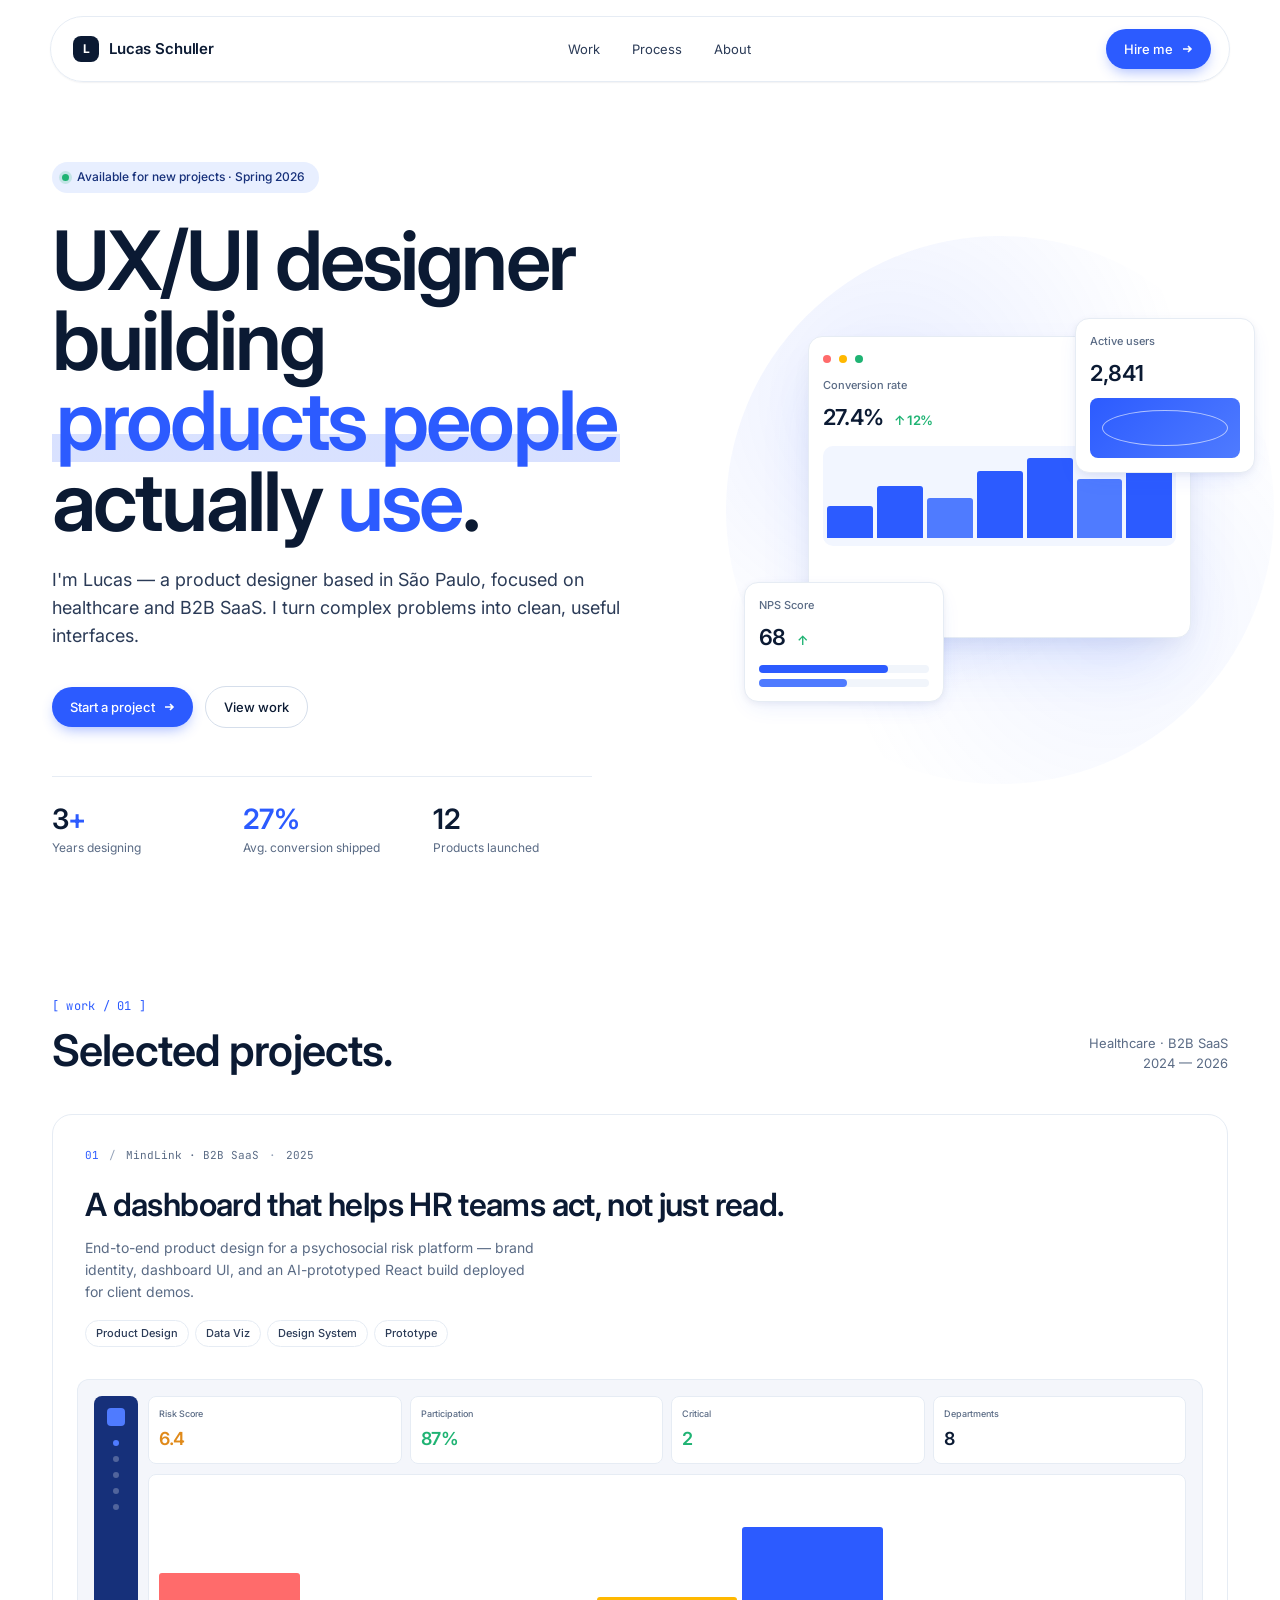
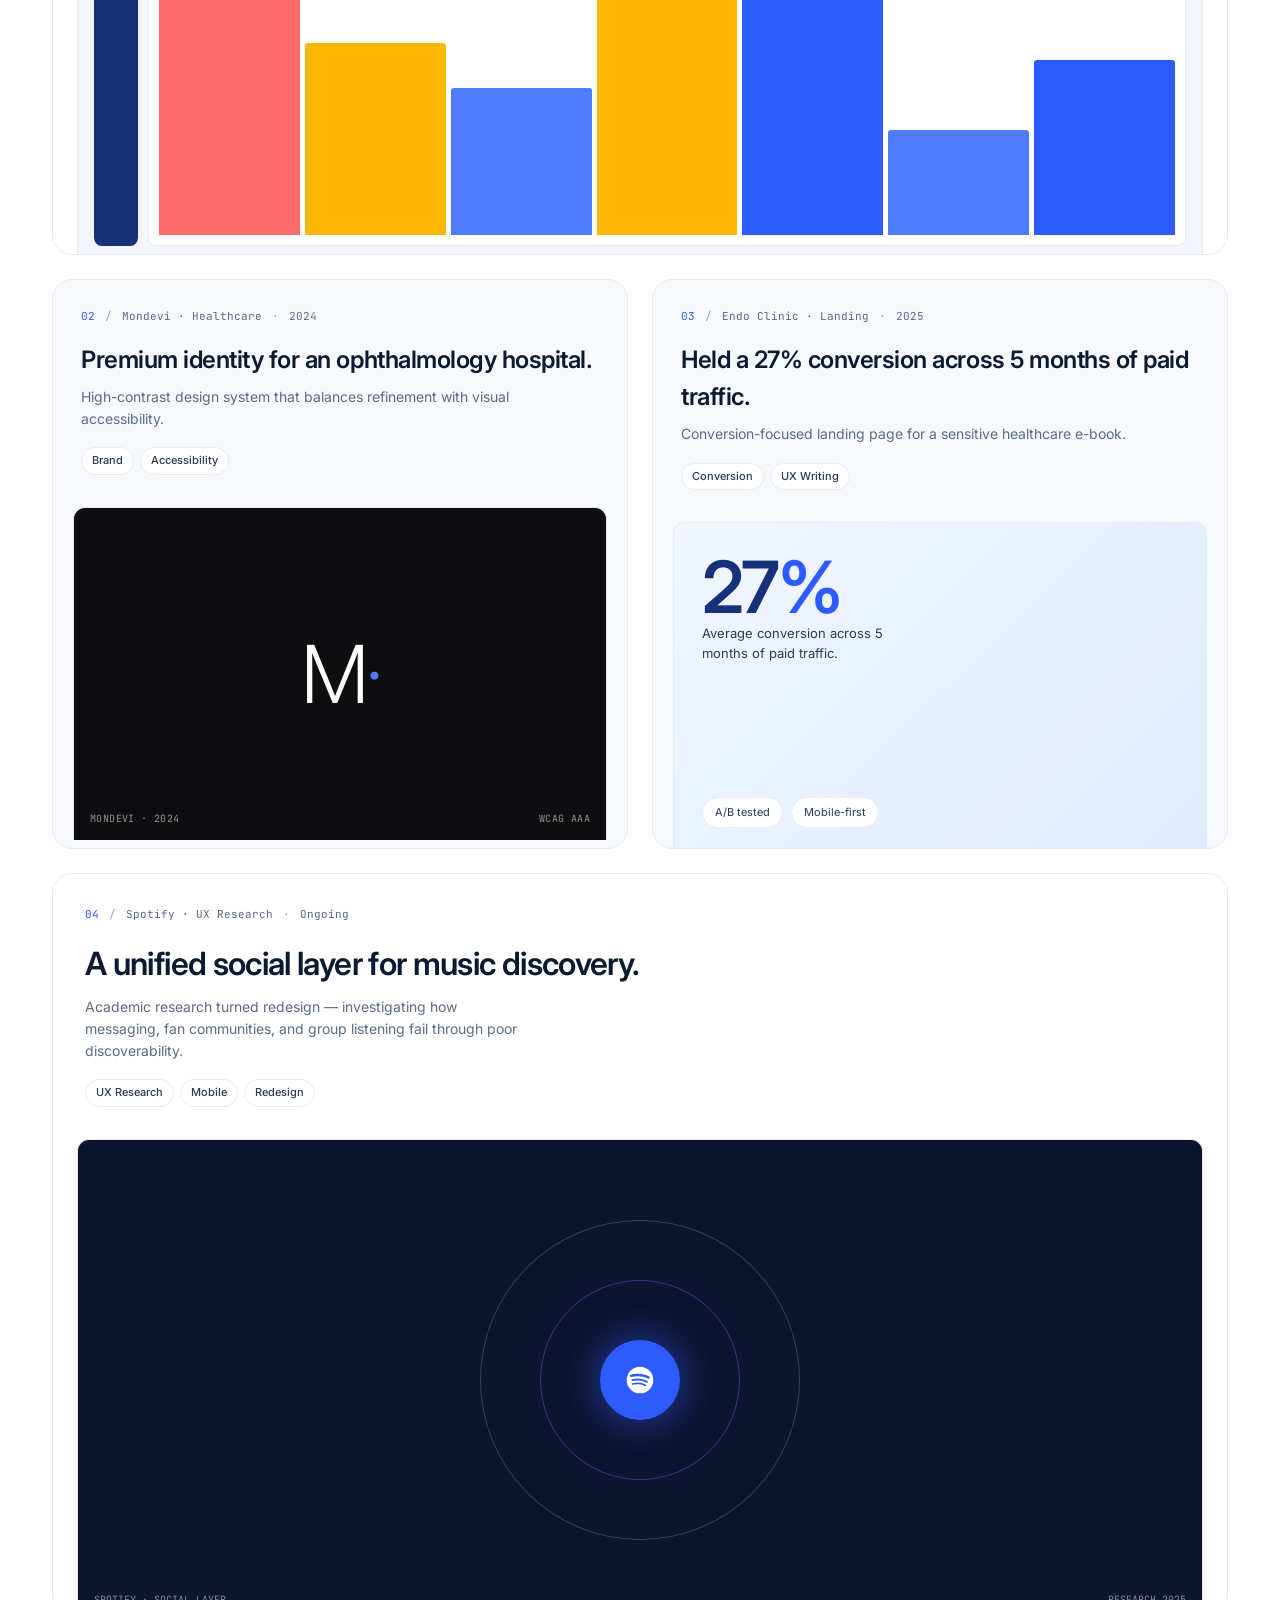
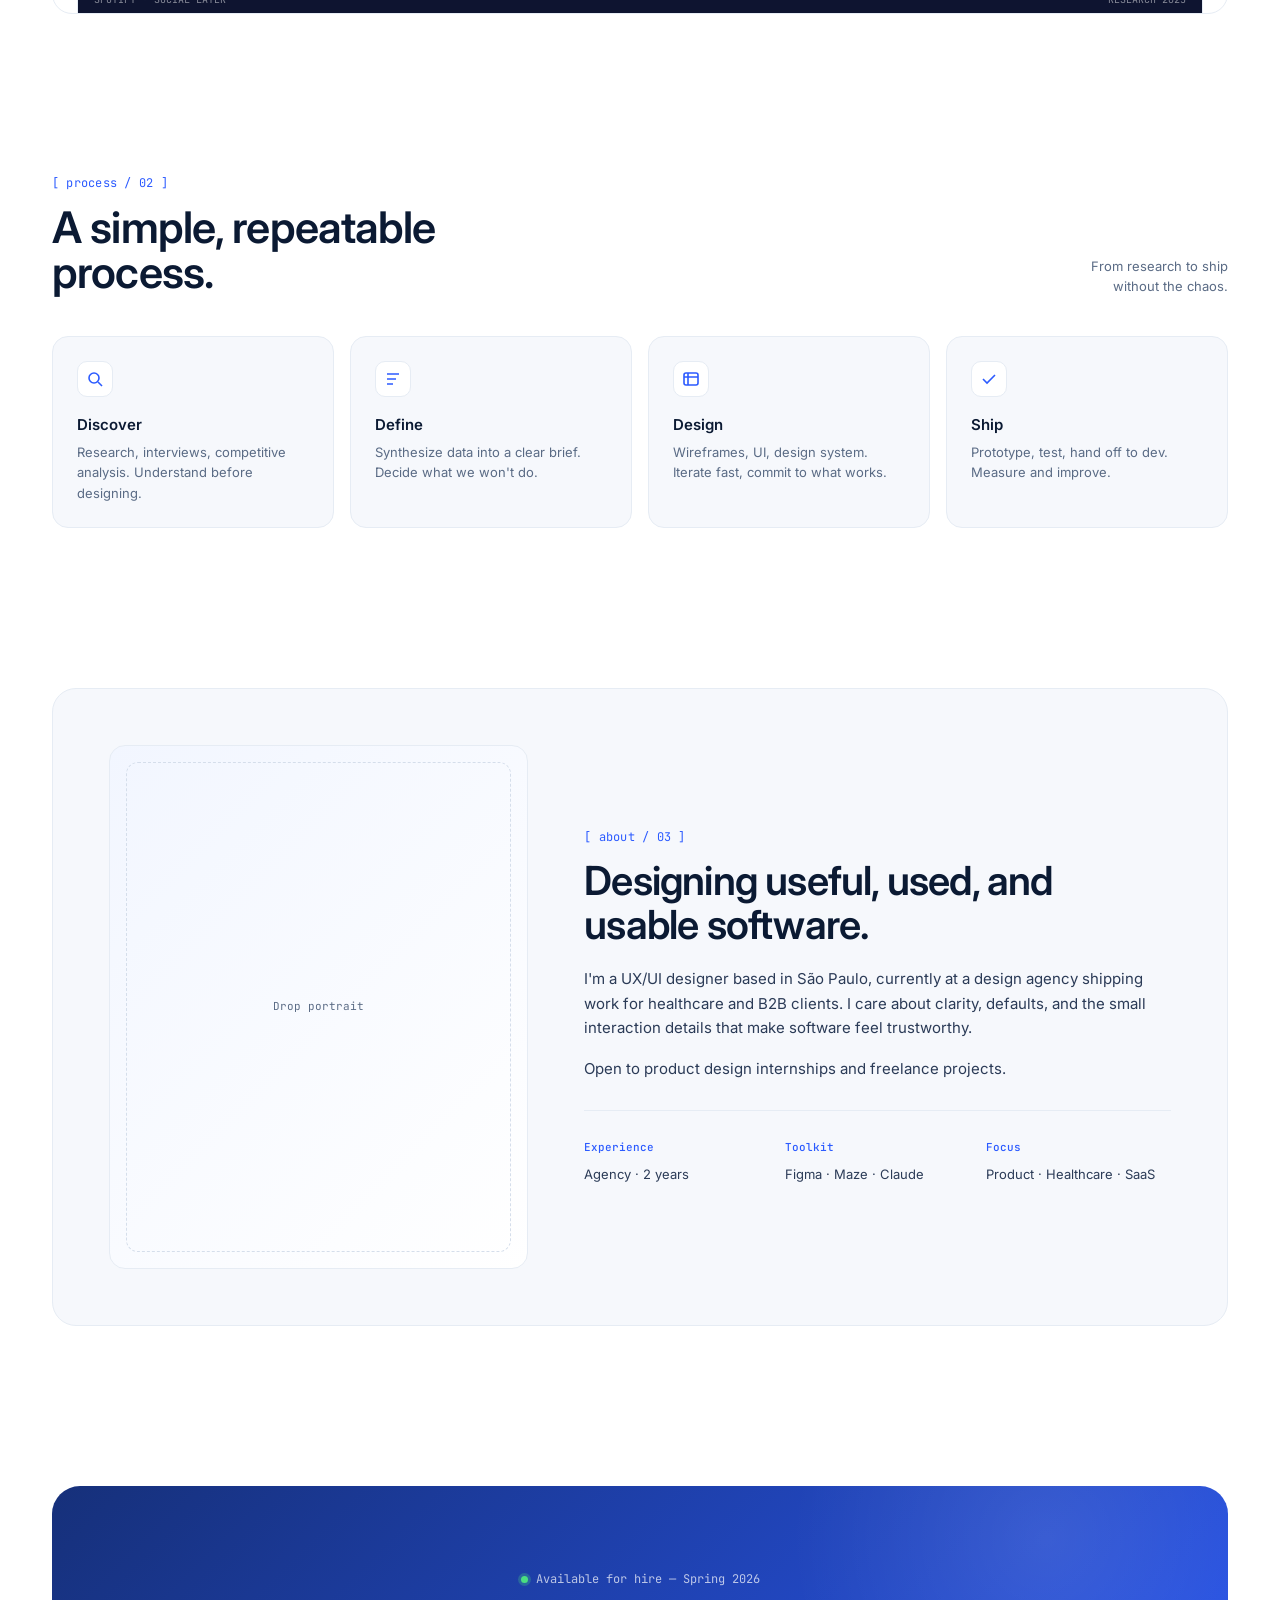
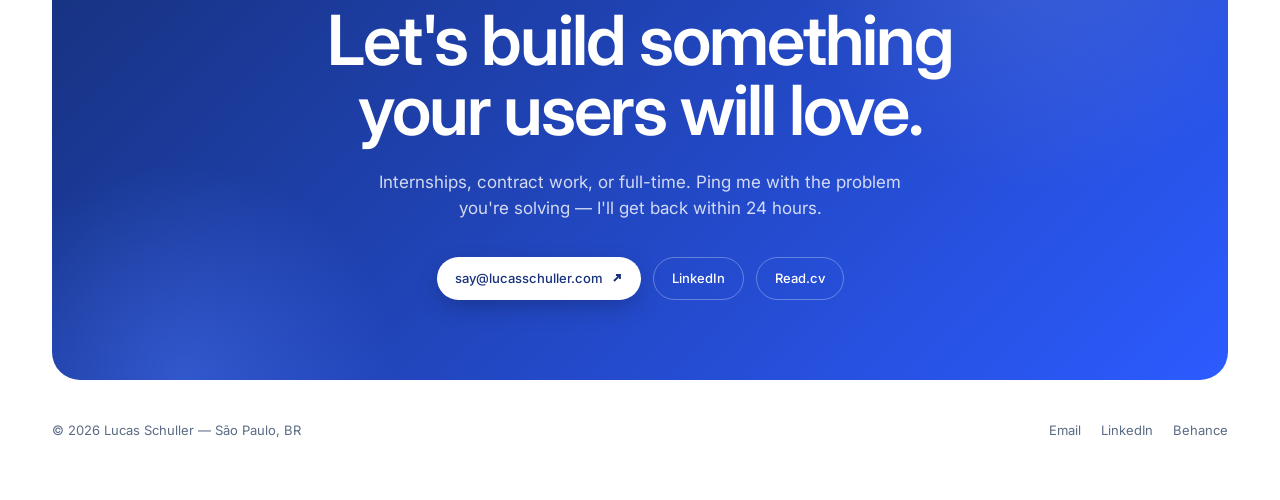
==== index.html @ f203b801 "Rename index.html.html to index.html" ====
<!DOCTYPE html>
<html lang="en">
<head>
<meta charset="UTF-8">
<meta name="viewport" content="width=device-width, initial-scale=1.0">
<title>Lucas Schuller — UX/UI Designer</title>
<link rel="preconnect" href="https://fonts.googleapis.com">
<link rel="preconnect" href="https://fonts.gstatic.com" crossorigin>
<link href="https://fonts.googleapis.com/css2?family=Inter:wght@300;400;500;600;700&family=JetBrains+Mono:wght@400;500&display=swap" rel="stylesheet">
<style>
  *, *::before, *::after { margin: 0; padding: 0; box-sizing: border-box; }

  :root {
    --bg:        #FFFFFF;
    --bg-soft:   #F6F8FC;
    --bg-card:   #F1F5FB;
    --line:      #E6ECF4;
    --line-2:    #D5DEEB;
    --ink:       #0B1A33;
    --ink-2:     #2B3B57;
    --ink-3:     #5A6B85;
    --ink-4:     #94A2B8;

    --blue:      #2C5BFF;
    --blue-2:    #4F7BFF;
    --blue-soft: #E8EFFF;
    --blue-deep: #16307A;
    --blue-100:  #F2F6FF;

    --radius: 14px;
    --radius-sm: 10px;
    --shadow-sm: 0 1px 2px rgba(11,26,51,0.04), 0 1px 0 rgba(11,26,51,0.02);
    --shadow-md: 0 8px 24px -8px rgba(44,91,255,0.14), 0 2px 6px rgba(11,26,51,0.05);
    --shadow-lg: 0 30px 60px -20px rgba(44,91,255,0.20), 0 10px 24px -8px rgba(11,26,51,0.08);

    --sans: 'Inter', system-ui, -apple-system, sans-serif;
    --mono: 'JetBrains Mono', ui-monospace, monospace;
  }

  html { scroll-behavior: smooth; }
  ::selection { background: var(--blue); color: #fff; }

  body {
    background: var(--bg);
    color: var(--ink);
    font-family: var(--sans);
    font-weight: 400;
    font-size: 15px;
    line-height: 1.55;
    -webkit-font-smoothing: antialiased;
    text-rendering: optimizeLegibility;
    overflow-x: hidden;
  }

  a { color: inherit; text-decoration: none; }
  button { font: inherit; background: none; border: 0; color: inherit; cursor: pointer; }

  .wrap { max-width: 1240px; margin: 0 auto; padding: 0 32px; }

  /* ===== Nav ===== */
  nav {
    position: sticky;
    top: 16px;
    z-index: 50;
    margin: 16px auto 0;
    max-width: 1180px;
    padding: 12px 18px 12px 22px;
    background: rgba(255,255,255,0.82);
    backdrop-filter: blur(14px);
    -webkit-backdrop-filter: blur(14px);
    border: 1px solid var(--line);
    border-radius: 999px;
    display: flex;
    align-items: center;
    justify-content: space-between;
    box-shadow: var(--shadow-sm);
  }
  .logo {
    display: inline-flex; align-items: center; gap: 10px;
    font-weight: 600; font-size: 15px; color: var(--ink);
    letter-spacing: -0.01em;
  }
  .logo-mark {
    width: 26px; height: 26px;
    background: var(--ink);
    border-radius: 8px;
    display: grid; place-items: center;
    color: #fff; font-weight: 700; font-size: 12px;
    letter-spacing: -0.02em;
  }
  .nav-links {
    display: flex; gap: 4px; list-style: none;
  }
  .nav-links a {
    padding: 8px 14px;
    font-size: 13px;
    color: var(--ink-2);
    border-radius: 999px;
    transition: background 0.2s, color 0.2s;
  }
  .nav-links a:hover { background: var(--bg-soft); color: var(--ink); }

  .btn {
    display: inline-flex; align-items: center; gap: 8px;
    padding: 10px 18px;
    font-size: 13px;
    font-weight: 500;
    border-radius: 999px;
    transition: transform 0.2s, box-shadow 0.2s, background 0.2s;
    white-space: nowrap;
  }
  .btn-primary {
    background: var(--blue);
    color: #fff;
    box-shadow: 0 6px 14px -4px rgba(44,91,255,0.45);
  }
  .btn-primary:hover { background: var(--blue-deep); transform: translateY(-1px); }
  .btn-ghost {
    color: var(--ink);
    border: 1px solid var(--line-2);
  }
  .btn-ghost:hover { background: var(--bg-soft); }

  /* ===== Hero ===== */
  .hero {
    padding: 80px 0 60px;
    position: relative;
  }
  .hero-grid {
    display: grid;
    grid-template-columns: 1.4fr 1fr;
    gap: 80px;
    align-items: center;
  }

  .badge {
    display: inline-flex; align-items: center; gap: 8px;
    padding: 6px 14px 6px 10px;
    background: var(--blue-soft);
    color: var(--blue-deep);
    font-size: 12px;
    font-weight: 500;
    border-radius: 999px;
    margin-bottom: 28px;
  }
  .badge .dot {
    width: 7px; height: 7px; border-radius: 50%;
    background: #1FB373;
    box-shadow: 0 0 0 3px rgba(31,179,115,0.18);
  }

  .hero h1 {
    font-size: clamp(44px, 6.4vw, 84px);
    font-weight: 600;
    letter-spacing: -0.035em;
    line-height: 0.98;
    color: var(--ink);
    margin-bottom: 24px;
  }
  .hero h1 .accent {
    color: var(--blue);
    position: relative;
    display: inline-block;
  }
  .hero h1 .underline {
    background: linear-gradient(180deg, transparent 65%, rgba(44,91,255,0.18) 65%);
    padding: 0 4px;
  }

  .hero p.lede {
    font-size: 18px;
    color: var(--ink-2);
    line-height: 1.55;
    max-width: 52ch;
    margin-bottom: 36px;
  }

  .hero-cta {
    display: flex; gap: 12px; align-items: center;
    margin-bottom: 48px;
  }

  .hero-stats {
    display: grid;
    grid-template-columns: repeat(3, 1fr);
    gap: 32px;
    padding-top: 28px;
    border-top: 1px solid var(--line);
    max-width: 540px;
  }
  .stat .num {
    font-size: 28px;
    font-weight: 600;
    color: var(--ink);
    letter-spacing: -0.02em;
    line-height: 1;
    margin-bottom: 6px;
  }
  .stat .num .pct { color: var(--blue); }
  .stat .lab {
    font-size: 12px;
    color: var(--ink-3);
  }

  /* Hero visual — abstract product mock */
  .hero-visual {
    position: relative;
    aspect-ratio: 1;
  }
  .hv-bg {
    position: absolute; inset: -10%;
    background:
      radial-gradient(circle at 30% 30%, rgba(44,91,255,0.10), transparent 55%),
      radial-gradient(circle at 70% 70%, rgba(79,123,255,0.08), transparent 50%);
    border-radius: 50%;
    z-index: 0;
  }
  .hv-card {
    position: absolute;
    background: #fff;
    border: 1px solid var(--line);
    border-radius: var(--radius);
    box-shadow: var(--shadow-md);
    padding: 14px;
  }
  .hv-card.main {
    inset: 12% 8% 22% 8%;
    z-index: 2;
    box-shadow: var(--shadow-lg);
  }
  .hv-card.float-1 {
    top: 8%; right: -6%;
    width: 180px;
    z-index: 3;
    animation: floatY 5s ease-in-out infinite;
  }
  .hv-card.float-2 {
    bottom: 8%; left: -6%;
    width: 200px;
    z-index: 3;
    animation: floatY 6s ease-in-out -1.5s infinite;
  }
  @keyframes floatY {
    0%,100% { transform: translateY(0); }
    50% { transform: translateY(-10px); }
  }

  .hv-row { display: flex; align-items: center; gap: 8px; margin-bottom: 10px; }
  .hv-row .dot { width: 8px; height: 8px; border-radius: 50%; }
  .hv-row .dot.r { background: #FF6B6B; }
  .hv-row .dot.y { background: #FFB800; }
  .hv-row .dot.g { background: #1FB373; }

  .hv-bar { height: 8px; border-radius: 4px; background: var(--bg-card); }
  .hv-bar.fill { background: var(--blue); }

  .hv-chart {
    display: flex; align-items: end; gap: 4px;
    height: 100px;
    margin-top: 12px;
    padding: 8px 4px;
    background: var(--blue-100);
    border-radius: var(--radius-sm);
  }
  .hv-chart b {
    flex: 1; border-radius: 3px 3px 0 0; background: var(--blue);
    animation: grow 1.4s cubic-bezier(.7,0,.2,1) both;
  }
  .hv-chart b:nth-child(1) { height: 38%; animation-delay: .1s; }
  .hv-chart b:nth-child(2) { height: 62%; animation-delay: .2s; }
  .hv-chart b:nth-child(3) { height: 48%; animation-delay: .3s; background: var(--blue-2); }
  .hv-chart b:nth-child(4) { height: 80%; animation-delay: .4s; }
  .hv-chart b:nth-child(5) { height: 95%; animation-delay: .5s; }
  .hv-chart b:nth-child(6) { height: 70%; animation-delay: .6s; background: var(--blue-2); }
  .hv-chart b:nth-child(7) { height: 88%; animation-delay: .7s; }
  @keyframes grow { from { height: 0; } }

  .hv-label { font-size: 11px; color: var(--ink-3); margin-bottom: 6px; font-weight: 500; }
  .hv-num { font-size: 22px; font-weight: 600; color: var(--ink); letter-spacing: -0.02em; }
  .hv-num .arrow { color: #1FB373; font-size: 13px; margin-left: 6px; }

  .hv-card.float-1 .hv-pic {
    height: 60px;
    background: linear-gradient(135deg, var(--blue) 0%, var(--blue-2) 100%);
    border-radius: 8px;
    margin-top: 8px;
    position: relative;
    overflow: hidden;
  }
  .hv-card.float-1 .hv-pic::after {
    content: '';
    position: absolute; inset: 12px;
    border: 1.5px solid rgba(255,255,255,0.6);
    border-radius: 50%;
  }

  /* ===== Section header ===== */
  .sec { padding: 80px 0; }
  .sec-head {
    display: flex;
    justify-content: space-between;
    align-items: end;
    margin-bottom: 40px;
    gap: 32px;
  }
  .sec-tag {
    font-family: var(--mono);
    font-size: 12px;
    color: var(--blue);
    letter-spacing: 0.02em;
    margin-bottom: 12px;
    display: block;
  }
  .sec-title {
    font-size: clamp(28px, 3.4vw, 44px);
    font-weight: 600;
    letter-spacing: -0.02em;
    line-height: 1.05;
    color: var(--ink);
    max-width: 18ch;
  }
  .sec-meta {
    font-size: 13px;
    color: var(--ink-3);
    text-align: right;
  }

  /* ===== Work ===== */
  .work-grid {
    display: grid;
    grid-template-columns: 1fr 1fr;
    gap: 24px;
  }
  .project {
    background: var(--bg-soft);
    border: 1px solid var(--line);
    border-radius: 20px;
    padding: 28px 28px 0;
    overflow: hidden;
    position: relative;
    transition: transform 0.4s cubic-bezier(.7,0,.2,1), box-shadow 0.4s, border-color 0.3s;
    cursor: pointer;
  }
  .project:hover {
    transform: translateY(-4px);
    box-shadow: var(--shadow-md);
    border-color: var(--line-2);
  }
  .project.feature { grid-column: span 2; padding: 32px 32px 0; background: var(--bg); border: 1px solid var(--line); }
  .project.feature .p-visual { aspect-ratio: 21/9; }

  .p-meta {
    display: flex; align-items: center; gap: 10px;
    font-family: var(--mono);
    font-size: 11px;
    color: var(--ink-3);
    margin-bottom: 16px;
  }
  .p-meta .num { color: var(--blue); }
  .p-meta .sep { color: var(--ink-4); }

  .p-title {
    font-size: 24px;
    font-weight: 600;
    letter-spacing: -0.02em;
    color: var(--ink);
    margin-bottom: 8px;
  }
  .project.feature .p-title { font-size: 32px; }

  .p-desc {
    font-size: 14px;
    color: var(--ink-3);
    line-height: 1.55;
    max-width: 50ch;
    margin-bottom: 18px;
  }

  .p-tags {
    display: flex; flex-wrap: wrap; gap: 6px;
    margin-bottom: 24px;
  }
  .p-tag {
    font-size: 11px;
    color: var(--ink-2);
    padding: 4px 10px;
    background: #fff;
    border: 1px solid var(--line);
    border-radius: 999px;
    font-weight: 500;
  }

  .p-visual {
    background: #fff;
    border: 1px solid var(--line);
    border-bottom: 0;
    border-radius: 12px 12px 0 0;
    aspect-ratio: 16/10;
    margin: 0 -8px 0;
    position: relative;
    overflow: hidden;
    transform: translateY(8px);
    transition: transform 0.4s;
  }
  .project:hover .p-visual { transform: translateY(2px); }

  /* Per-project visuals */
  /* Mondevi */
  .pv-mondevi {
    background: #0E0E10;
    display: grid; place-items: center;
    color: #fff;
  }
  .pv-mondevi .m-mark {
    font-family: var(--sans);
    font-size: 80px;
    font-weight: 300;
    letter-spacing: -0.04em;
  }
  .pv-mondevi .m-mark span { color: var(--blue-2); }
  .pv-mondevi .m-meta {
    position: absolute;
    bottom: 14px; left: 16px; right: 16px;
    display: flex; justify-content: space-between;
    font-family: var(--mono); font-size: 10px;
    color: rgba(255,255,255,0.55);
    letter-spacing: 0.04em;
  }

  /* Endo */
  .pv-endo {
    background: linear-gradient(135deg, #F2F6FF 0%, #DDEAFF 100%);
    padding: 28px;
    display: flex; flex-direction: column; justify-content: space-between;
  }
  .pv-endo .e-stat {
    font-size: 72px;
    font-weight: 600;
    color: var(--blue-deep);
    letter-spacing: -0.04em;
    line-height: 1;
  }
  .pv-endo .e-stat span { color: var(--blue); }
  .pv-endo .e-lab {
    font-size: 13px;
    color: var(--ink-2);
    max-width: 28ch;
  }
  .pv-endo .e-row {
    display: flex; gap: 8px;
    margin-top: 16px;
  }
  .pv-endo .e-pill {
    font-size: 11px;
    background: #fff;
    border: 1px solid var(--line);
    padding: 6px 12px; border-radius: 999px;
    color: var(--ink-2);
  }

  /* MindLink dashboard */
  .pv-mind {
    background: #F4F6FB;
    padding: 16px;
    display: flex; gap: 10px;
  }
  .pv-mind .ms-side {
    width: 44px; background: var(--blue-deep); border-radius: 8px;
    display: flex; flex-direction: column; align-items: center;
    padding: 12px 0; gap: 10px;
  }
  .pv-mind .ms-side .lg { width: 18px; height: 18px; background: var(--blue-2); border-radius: 4px; margin-bottom: 4px; }
  .pv-mind .ms-side i { width: 6px; height: 6px; border-radius: 50%; background: rgba(255,255,255,0.25); }
  .pv-mind .ms-side i.on { background: var(--blue-2); }
  .pv-mind .ms-main {
    flex: 1; display: flex; flex-direction: column; gap: 10px;
  }
  .pv-mind .ms-cards { display: flex; gap: 8px; }
  .pv-mind .ms-card {
    flex: 1; background: #fff; border: 1px solid var(--line); border-radius: 8px;
    padding: 10px;
  }
  .pv-mind .ms-card .lab { font-size: 9px; color: var(--ink-3); margin-bottom: 4px; font-weight: 500; }
  .pv-mind .ms-card .v {
    font-size: 18px; font-weight: 600; color: var(--ink); letter-spacing: -0.02em;
  }
  .pv-mind .ms-card.warn .v { color: #E08A1A; }
  .pv-mind .ms-card.ok   .v { color: #1FB373; }
  .pv-mind .ms-bars {
    flex: 1; background: #fff; border: 1px solid var(--line); border-radius: 8px;
    padding: 10px; display: flex; align-items: end; gap: 5px;
  }
  .pv-mind .ms-bars b { flex: 1; border-radius: 3px 3px 0 0; }
  .pv-mind .ms-bars b:nth-child(1) { background: #FF6B6B; height: 75%; }
  .pv-mind .ms-bars b:nth-child(2) { background: #FFB800; height: 55%; }
  .pv-mind .ms-bars b:nth-child(3) { background: var(--blue-2); height: 42%; }
  .pv-mind .ms-bars b:nth-child(4) { background: #FFB800; height: 68%; }
  .pv-mind .ms-bars b:nth-child(5) { background: var(--blue); height: 88%; }
  .pv-mind .ms-bars b:nth-child(6) { background: var(--blue-2); height: 30%; }
  .pv-mind .ms-bars b:nth-child(7) { background: var(--blue); height: 50%; }

  /* Spotify */
  .pv-spot {
    background: #0E1430;
    display: grid; place-items: center;
    color: #fff;
    overflow: hidden;
  }
  .pv-spot::before {
    content: '';
    position: absolute;
    width: 320px; height: 320px;
    border: 1px solid rgba(255,255,255,0.18);
    border-radius: 50%;
    animation: rot 24s linear infinite;
  }
  .pv-spot::after {
    content: '';
    position: absolute;
    width: 200px; height: 200px;
    border: 1px solid rgba(79,123,255,0.4);
    border-radius: 50%;
    animation: rot 18s linear -3s reverse infinite;
  }
  @keyframes rot { to { transform: rotate(360deg); } }
  .pv-spot .s-core {
    position: relative; z-index: 2;
    width: 80px; height: 80px;
    background: var(--blue);
    border-radius: 50%;
    display: grid; place-items: center;
    box-shadow: 0 0 40px rgba(44,91,255,0.6);
  }
  .pv-spot .s-core svg { width: 32px; height: 32px; color: #fff; }
  .pv-spot .s-meta {
    position: absolute;
    bottom: 14px; left: 16px; right: 16px;
    display: flex; justify-content: space-between;
    font-family: var(--mono); font-size: 10px;
    color: rgba(255,255,255,0.5);
    z-index: 2;
  }

  /* ===== Process ===== */
  .proc-grid {
    display: grid;
    grid-template-columns: repeat(4, 1fr);
    gap: 16px;
  }
  .proc-card {
    background: var(--bg-soft);
    border: 1px solid var(--line);
    border-radius: 16px;
    padding: 24px;
    transition: background 0.25s, border-color 0.25s;
  }
  .proc-card:hover { background: var(--blue-100); border-color: var(--blue-soft); }
  .proc-icon {
    width: 36px; height: 36px;
    background: #fff;
    border: 1px solid var(--line);
    border-radius: 10px;
    display: grid; place-items: center;
    color: var(--blue);
    margin-bottom: 16px;
  }
  .proc-icon svg { width: 18px; height: 18px; }
  .proc-card h4 {
    font-size: 15px;
    font-weight: 600;
    margin-bottom: 6px;
    color: var(--ink);
  }
  .proc-card p {
    font-size: 13px;
    color: var(--ink-3);
    line-height: 1.55;
  }

  /* ===== About ===== */
  .about {
    background: var(--bg-soft);
    border: 1px solid var(--line);
    border-radius: 24px;
    padding: 56px;
    display: grid;
    grid-template-columns: 1fr 1.4fr;
    gap: 56px;
    align-items: center;
  }
  .about-photo {
    aspect-ratio: 4/5;
    background: #fff;
    border: 1px solid var(--line);
    border-radius: 16px;
    overflow: hidden;
    position: relative;
    background-image:
      linear-gradient(135deg, var(--blue-100) 0%, #fff 100%);
  }
  .about-photo::before {
    content: 'Drop portrait';
    position: absolute; inset: 16px;
    border: 1.5px dashed var(--line-2);
    border-radius: 12px;
    display: grid; place-items: center;
    font-family: var(--mono); font-size: 11px;
    color: var(--ink-3);
  }
  .about h2 {
    font-size: clamp(28px, 3.2vw, 40px);
    font-weight: 600;
    letter-spacing: -0.02em;
    line-height: 1.1;
    color: var(--ink);
    margin-bottom: 20px;
  }
  .about p {
    font-size: 15px;
    color: var(--ink-2);
    line-height: 1.65;
    margin-bottom: 16px;
  }
  .about .meta {
    display: grid;
    grid-template-columns: repeat(3, 1fr);
    gap: 16px;
    margin-top: 28px;
    padding-top: 28px;
    border-top: 1px solid var(--line);
  }
  .about .meta b {
    display: block;
    font-family: var(--mono); font-size: 11px; color: var(--blue);
    margin-bottom: 6px; font-weight: 500;
  }
  .about .meta span {
    font-size: 13px; color: var(--ink-2);
  }

  /* ===== CTA / Contact ===== */
  .cta {
    margin: 80px 0 0;
    background: linear-gradient(135deg, var(--blue-deep) 0%, var(--blue) 100%);
    border-radius: 28px;
    padding: 80px 56px;
    text-align: center;
    color: #fff;
    position: relative;
    overflow: hidden;
  }
  .cta::before {
    content: '';
    position: absolute;
    top: -50%; right: -10%;
    width: 600px; height: 600px;
    background: radial-gradient(circle, rgba(255,255,255,0.10), transparent 60%);
    pointer-events: none;
  }
  .cta::after {
    content: '';
    position: absolute;
    bottom: -50%; left: -10%;
    width: 500px; height: 500px;
    background: radial-gradient(circle, rgba(79,123,255,0.4), transparent 60%);
    pointer-events: none;
  }
  .cta-eyebrow {
    font-family: var(--mono);
    font-size: 12px;
    color: rgba(255,255,255,0.7);
    margin-bottom: 18px;
    display: inline-flex; align-items: center; gap: 8px;
    position: relative; z-index: 2;
  }
  .cta-eyebrow .dot {
    width: 7px; height: 7px; border-radius: 50%; background: #4ADE80;
    box-shadow: 0 0 0 3px rgba(74,222,128,0.25);
  }
  .cta h2 {
    font-size: clamp(40px, 5.4vw, 72px);
    font-weight: 600;
    letter-spacing: -0.03em;
    line-height: 1.0;
    margin-bottom: 24px;
    position: relative; z-index: 2;
  }
  .cta p {
    font-size: 17px;
    color: rgba(255,255,255,0.8);
    max-width: 48ch;
    margin: 0 auto 36px;
    line-height: 1.55;
    position: relative; z-index: 2;
  }
  .cta-actions {
    display: inline-flex; gap: 12px;
    position: relative; z-index: 2;
    flex-wrap: wrap;
    justify-content: center;
  }
  .cta .btn-primary {
    background: #fff; color: var(--blue-deep);
    box-shadow: 0 8px 24px -4px rgba(0,0,0,0.25);
  }
  .cta .btn-primary:hover { background: var(--bg-soft); }
  .cta .btn-ghost {
    color: #fff; border-color: rgba(255,255,255,0.3);
  }
  .cta .btn-ghost:hover { background: rgba(255,255,255,0.1); }

  /* ===== Footer ===== */
  footer {
    padding: 40px 0 60px;
    display: flex;
    justify-content: space-between;
    align-items: center;
    font-size: 13px;
    color: var(--ink-3);
    flex-wrap: wrap;
    gap: 16px;
  }
  footer .links { display: flex; gap: 20px; }
  footer .links a { transition: color 0.2s; }
  footer .links a:hover { color: var(--blue); }

  /* Reveal */
  .reveal { opacity: 0; transform: translateY(16px);
    transition: opacity 0.7s cubic-bezier(.7,0,.2,1), transform 0.7s cubic-bezier(.7,0,.2,1); }
  .reveal.in { opacity: 1; transform: none; }

  /* Mobile */
  @media (max-width: 880px) {
    .wrap { padding: 0 20px; }
    nav { margin: 12px 16px 0; padding: 8px 10px 8px 16px; }
    .nav-links { display: none; }
    .hero { padding: 40px 0; }
    .hero-grid { grid-template-columns: 1fr; gap: 48px; }
    .hero-stats { gap: 16px; }
    .work-grid { grid-template-columns: 1fr; }
    .project.feature { grid-column: auto; padding: 24px 24px 0; }
    .proc-grid { grid-template-columns: 1fr 1fr; }
    .about { padding: 32px; grid-template-columns: 1fr; gap: 32px; }
    .about .meta { grid-template-columns: 1fr; }
    .cta { padding: 56px 28px; }
  }
</style>
</head>
<body>

<nav>
  <a href="#top" class="logo">
    <span class="logo-mark">L</span>
    Lucas Schuller
  </a>
  <ul class="nav-links">
    <li><a href="#work">Work</a></li>
    <li><a href="#process">Process</a></li>
    <li><a href="#about">About</a></li>
  </ul>
  <a href="#contact" class="btn btn-primary">
    Hire me
    <svg width="12" height="12" viewBox="0 0 12 12" fill="none" stroke="currentColor" stroke-width="1.6"><path d="M2 6 H10 M7 3 L10 6 L7 9"/></svg>
  </a>
</nav>

<div class="wrap" id="top">

  <!-- ===== Hero ===== -->
  <section class="hero">
    <div class="hero-grid">
      <div>
        <span class="badge"><span class="dot"></span> Available for new projects · Spring 2026</span>
        <h1>
          UX/UI designer<br>
          building <span class="accent underline">products people</span><br>
          actually&nbsp;<span class="accent">use</span>.
        </h1>
        <p class="lede">
          I'm Lucas — a product designer based in São Paulo, focused on healthcare and B2B SaaS. I turn complex problems into clean, useful interfaces.
        </p>
        <div class="hero-cta">
          <a href="#contact" class="btn btn-primary">
            Start a project
            <svg width="12" height="12" viewBox="0 0 12 12" fill="none" stroke="currentColor" stroke-width="1.6"><path d="M2 6 H10 M7 3 L10 6 L7 9"/></svg>
          </a>
          <a href="#work" class="btn btn-ghost">View work</a>
        </div>
        <div class="hero-stats">
          <div class="stat">
            <div class="num">3<span class="pct">+</span></div>
            <div class="lab">Years designing</div>
          </div>
          <div class="stat">
            <div class="num"><span class="pct">27%</span></div>
            <div class="lab">Avg. conversion shipped</div>
          </div>
          <div class="stat">
            <div class="num">12</div>
            <div class="lab">Products launched</div>
          </div>
        </div>
      </div>

      <div class="hero-visual" aria-hidden="true">
        <div class="hv-bg"></div>

        <div class="hv-card main">
          <div class="hv-row">
            <div class="dot r"></div><div class="dot y"></div><div class="dot g"></div>
            <div style="margin-left:auto; font-family:var(--mono); font-size:10px; color:var(--ink-3);">dashboard.app</div>
          </div>
          <div class="hv-label">Conversion rate</div>
          <div class="hv-num">27.4% <span class="arrow">↑ 12%</span></div>
          <div class="hv-chart">
            <b></b><b></b><b></b><b></b><b></b><b></b><b></b>
          </div>
        </div>

        <div class="hv-card float-1">
          <div class="hv-label">Active users</div>
          <div class="hv-num">2,841</div>
          <div class="hv-pic"></div>
        </div>

        <div class="hv-card float-2">
          <div class="hv-label">NPS Score</div>
          <div class="hv-num">68 <span class="arrow">↑</span></div>
          <div style="margin-top:10px;">
            <div class="hv-bar" style="margin-bottom:6px;"><div class="hv-bar fill" style="width: 76%;"></div></div>
            <div class="hv-bar"><div class="hv-bar fill" style="width: 52%; background: var(--blue-2);"></div></div>
          </div>
        </div>
      </div>
    </div>
  </section>

  <!-- ===== Work ===== -->
  <section class="sec" id="work">
    <header class="sec-head reveal">
      <div>
        <span class="sec-tag">[ work / 01 ]</span>
        <h2 class="sec-title">Selected projects.</h2>
      </div>
      <p class="sec-meta">Healthcare · B2B SaaS<br>2024 — 2026</p>
    </header>

    <div class="work-grid">

      <!-- Featured: MindLink -->
      <a class="project feature reveal" href="https://luschubs.github.io/minkdlink-dashboard/" target="_blank">
        <div class="p-meta">
          <span class="num">01</span><span class="sep">/</span>
          <span>MindLink · B2B SaaS</span>
          <span class="sep">·</span>
          <span>2025</span>
        </div>
        <h3 class="p-title">A dashboard that helps HR teams act, not just read.</h3>
        <p class="p-desc">End-to-end product design for a psychosocial risk platform — brand identity, dashboard UI, and an AI-prototyped React build deployed for client demos.</p>
        <div class="p-tags">
          <span class="p-tag">Product Design</span>
          <span class="p-tag">Data Viz</span>
          <span class="p-tag">Design System</span>
          <span class="p-tag">Prototype</span>
        </div>
        <div class="p-visual pv-mind">
          <div class="ms-side">
            <div class="lg"></div>
            <i class="on"></i><i></i><i></i><i></i><i></i>
          </div>
          <div class="ms-main">
            <div class="ms-cards">
              <div class="ms-card warn"><div class="lab">Risk Score</div><div class="v">6.4</div></div>
              <div class="ms-card ok"><div class="lab">Participation</div><div class="v">87%</div></div>
              <div class="ms-card ok"><div class="lab">Critical</div><div class="v">2</div></div>
              <div class="ms-card"><div class="lab">Departments</div><div class="v">8</div></div>
            </div>
            <div class="ms-bars">
              <b></b><b></b><b></b><b></b><b></b><b></b><b></b>
            </div>
          </div>
        </div>
      </a>

      <!-- Mondevi -->
      <a class="project reveal" href="#">
        <div class="p-meta">
          <span class="num">02</span><span class="sep">/</span>
          <span>Mondevi · Healthcare</span>
          <span class="sep">·</span>
          <span>2024</span>
        </div>
        <h3 class="p-title">Premium identity for an ophthalmology hospital.</h3>
        <p class="p-desc">High-contrast design system that balances refinement with visual accessibility.</p>
        <div class="p-tags">
          <span class="p-tag">Brand</span>
          <span class="p-tag">Accessibility</span>
        </div>
        <div class="p-visual pv-mondevi">
          <span class="m-mark">M<span>·</span></span>
          <div class="m-meta"><span>MONDEVI · 2024</span><span>WCAG AAA</span></div>
        </div>
      </a>

      <!-- Endo -->
      <a class="project reveal" href="#">
        <div class="p-meta">
          <span class="num">03</span><span class="sep">/</span>
          <span>Endo Clinic · Landing</span>
          <span class="sep">·</span>
          <span>2025</span>
        </div>
        <h3 class="p-title">Held a 27% conversion across 5 months of paid traffic.</h3>
        <p class="p-desc">Conversion-focused landing page for a sensitive healthcare e-book.</p>
        <div class="p-tags">
          <span class="p-tag">Conversion</span>
          <span class="p-tag">UX Writing</span>
        </div>
        <div class="p-visual pv-endo">
          <div>
            <div class="e-stat">27<span>%</span></div>
            <div class="e-lab">Average conversion across 5 months of paid traffic.</div>
          </div>
          <div class="e-row">
            <span class="e-pill">A/B tested</span>
            <span class="e-pill">Mobile-first</span>
          </div>
        </div>
      </a>

      <!-- Spotify (full-width small) -->
      <a class="project feature reveal" href="#">
        <div class="p-meta">
          <span class="num">04</span><span class="sep">/</span>
          <span>Spotify · UX Research</span>
          <span class="sep">·</span>
          <span>Ongoing</span>
        </div>
        <h3 class="p-title">A unified social layer for music discovery.</h3>
        <p class="p-desc">Academic research turned redesign — investigating how messaging, fan communities, and group listening fail through poor discoverability.</p>
        <div class="p-tags">
          <span class="p-tag">UX Research</span>
          <span class="p-tag">Mobile</span>
          <span class="p-tag">Redesign</span>
        </div>
        <div class="p-visual pv-spot">
          <div class="s-core">
            <svg viewBox="0 0 24 24" fill="currentColor"><path d="M12 2 a10 10 0 1 0 0 20 a10 10 0 0 0 0-20 zm4.6 14.4 a.6.6 0 0 1-.9.2 c-2.5-1.5-5.6-1.8-9.2-1 a.6.6 0 1 1-.3-1.2 c4-.9 7.4-.5 10.2 1.2 a.6.6 0 0 1 .2.8 zm1.2-2.7 a.8.8 0 0 1-1 .3 c-2.8-1.7-7.1-2.2-10.4-1.2 a.8.8 0 0 1-.5-1.4 c3.8-1.1 8.5-.6 11.7 1.4 a.8.8 0 0 1 .2 .9 zm.1-2.8 c-3.4-2-9-2.2-12.2-1.2 a.9.9 0 1 1-.6-1.7 c3.7-1.1 9.9-.9 13.8 1.4 a.9.9 0 1 1-1 1.5 z"/></svg>
          </div>
          <div class="s-meta"><span>SPOTIFY · SOCIAL LAYER</span><span>RESEARCH 2025</span></div>
        </div>
      </a>

    </div>
  </section>

  <!-- ===== Process ===== -->
  <section class="sec" id="process">
    <header class="sec-head reveal">
      <div>
        <span class="sec-tag">[ process / 02 ]</span>
        <h2 class="sec-title">A simple, repeatable process.</h2>
      </div>
      <p class="sec-meta">From research to ship<br>without the chaos.</p>
    </header>

    <div class="proc-grid reveal">
      <div class="proc-card">
        <div class="proc-icon">
          <svg viewBox="0 0 18 18" fill="none" stroke="currentColor" stroke-width="1.6"><circle cx="8" cy="8" r="5"/><path d="M12 12 L16 16"/></svg>
        </div>
        <h4>Discover</h4>
        <p>Research, interviews, competitive analysis. Understand before designing.</p>
      </div>
      <div class="proc-card">
        <div class="proc-icon">
          <svg viewBox="0 0 18 18" fill="none" stroke="currentColor" stroke-width="1.6"><path d="M3 4 H15 M3 9 H12 M3 14 H9"/></svg>
        </div>
        <h4>Define</h4>
        <p>Synthesize data into a clear brief. Decide what we won't do.</p>
      </div>
      <div class="proc-card">
        <div class="proc-icon">
          <svg viewBox="0 0 18 18" fill="none" stroke="currentColor" stroke-width="1.6"><rect x="2" y="3" width="14" height="12" rx="2"/><path d="M2 7 H16 M6 3 V15"/></svg>
        </div>
        <h4>Design</h4>
        <p>Wireframes, UI, design system. Iterate fast, commit to what works.</p>
      </div>
      <div class="proc-card">
        <div class="proc-icon">
          <svg viewBox="0 0 18 18" fill="none" stroke="currentColor" stroke-width="1.6"><path d="M3 9 L7 13 L15 5"/></svg>
        </div>
        <h4>Ship</h4>
        <p>Prototype, test, hand off to dev. Measure and improve.</p>
      </div>
    </div>
  </section>

  <!-- ===== About ===== -->
  <section class="sec" id="about">
    <div class="about reveal">
      <div class="about-photo"></div>
      <div>
        <span class="sec-tag">[ about / 03 ]</span>
        <h2>Designing useful, used, and usable software.</h2>
        <p>I'm a UX/UI designer based in São Paulo, currently at a design agency shipping work for healthcare and B2B clients. I care about clarity, defaults, and the small interaction details that make software feel trustworthy.</p>
        <p>Open to product design internships and freelance projects.</p>
        <div class="meta">
          <div><b>Experience</b><span>Agency · 2 years</span></div>
          <div><b>Toolkit</b><span>Figma · Maze · Claude</span></div>
          <div><b>Focus</b><span>Product · Healthcare · SaaS</span></div>
        </div>
      </div>
    </div>
  </section>

  <!-- ===== CTA ===== -->
  <section class="cta reveal" id="contact">
    <span class="cta-eyebrow"><span class="dot"></span> Available for hire — Spring 2026</span>
    <h2>Let's build something<br>your users will love.</h2>
    <p>Internships, contract work, or full-time. Ping me with the problem you're solving — I'll get back within 24 hours.</p>
    <div class="cta-actions">
      <a href="mailto:say@lucasschuller.com" class="btn btn-primary">
        say@lucasschuller.com
        <svg width="12" height="12" viewBox="0 0 12 12" fill="none" stroke="currentColor" stroke-width="1.8"><path d="M3 9 L9 3 M5 3 H9 V7"/></svg>
      </a>
      <a href="https://linkedin.com" target="_blank" class="btn btn-ghost">LinkedIn</a>
      <a href="https://read.cv" target="_blank" class="btn btn-ghost">Read.cv</a>
    </div>
  </section>

  <footer>
    <span>© 2026 Lucas Schuller — São Paulo, BR</span>
    <div class="links">
      <a href="mailto:say@lucasschuller.com">Email</a>
      <a href="https://linkedin.com" target="_blank">LinkedIn</a>
      <a href="https://behance.net" target="_blank">Behance</a>
    </div>
  </footer>

</div>

<script>
  const io = new IntersectionObserver((es) => {
    es.forEach(e => { if (e.isIntersecting) { e.target.classList.add('in'); io.unobserve(e.target); } });
  }, { threshold: 0.1 });
  document.querySelectorAll('.reveal').forEach((el, i) => {
    el.style.transitionDelay = (i % 4 * 0.06) + 's';
    io.observe(el);
  });
</script>

</body>
</html>
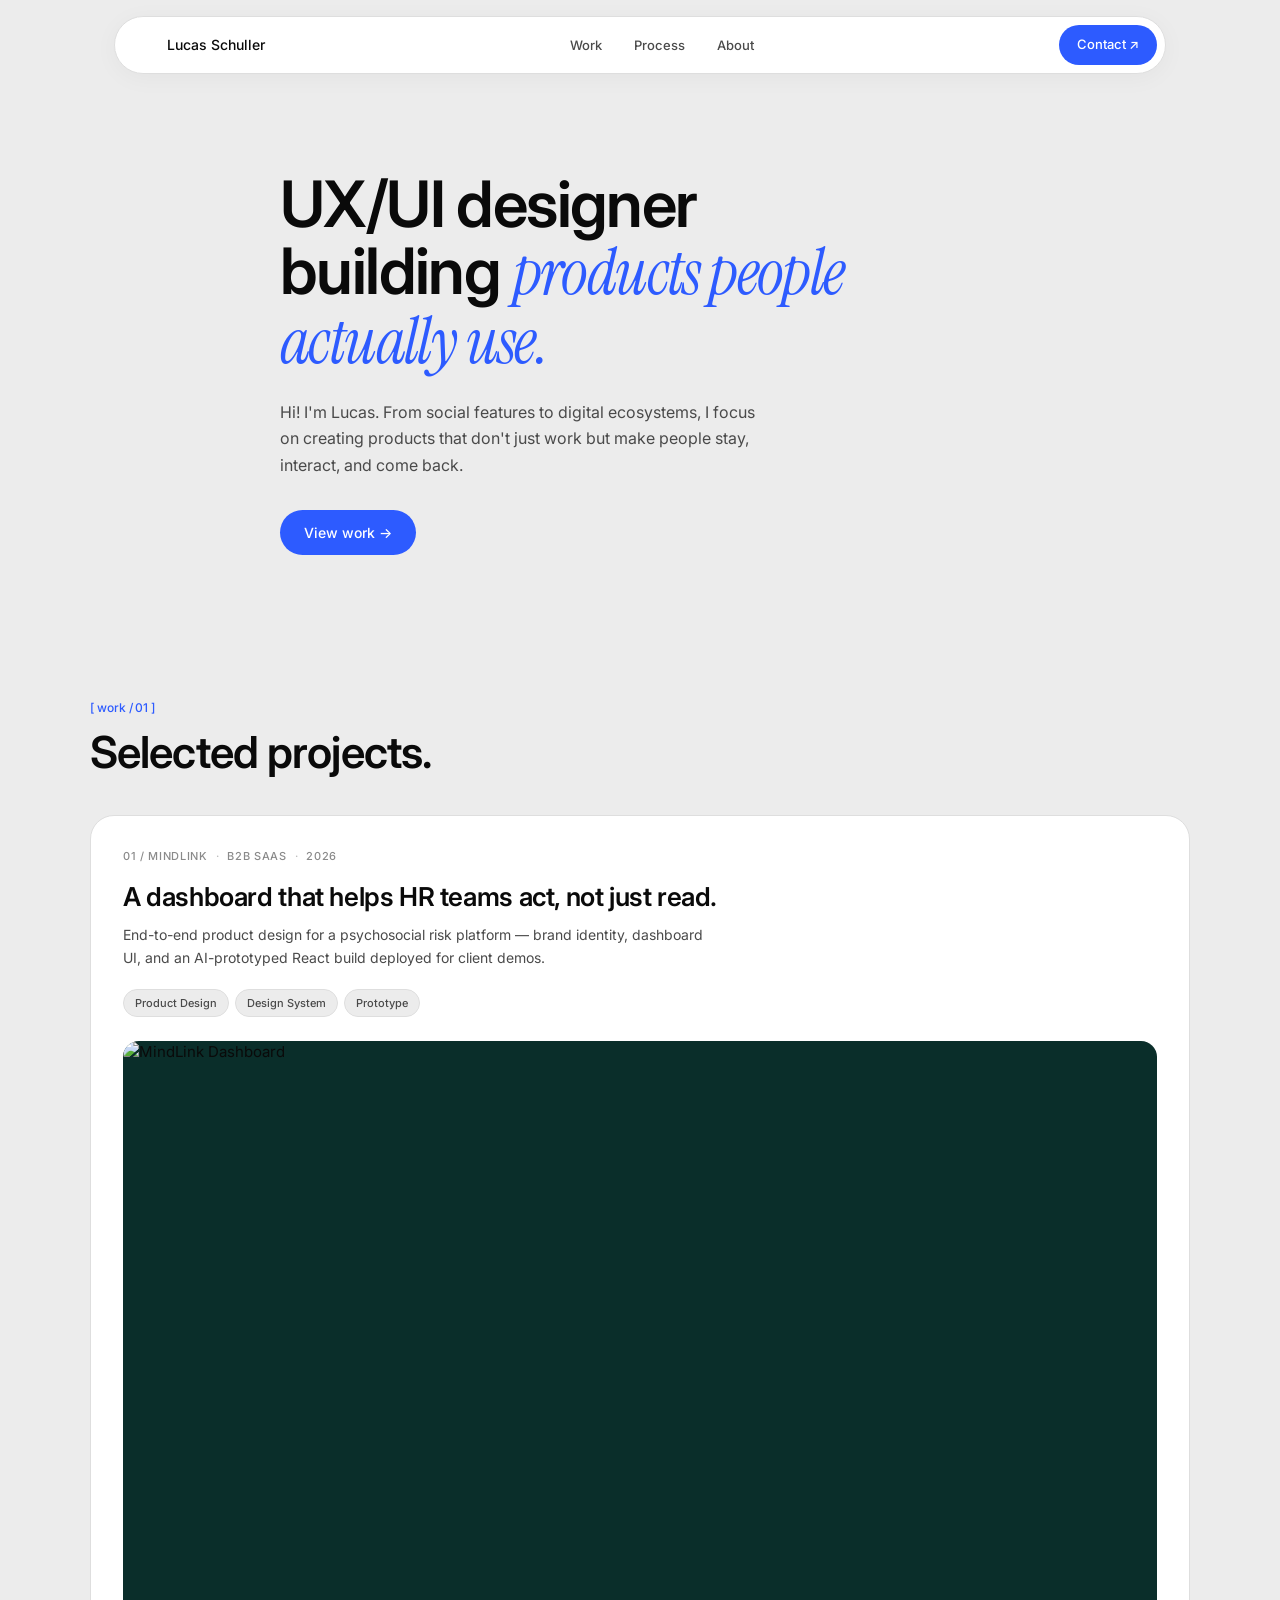
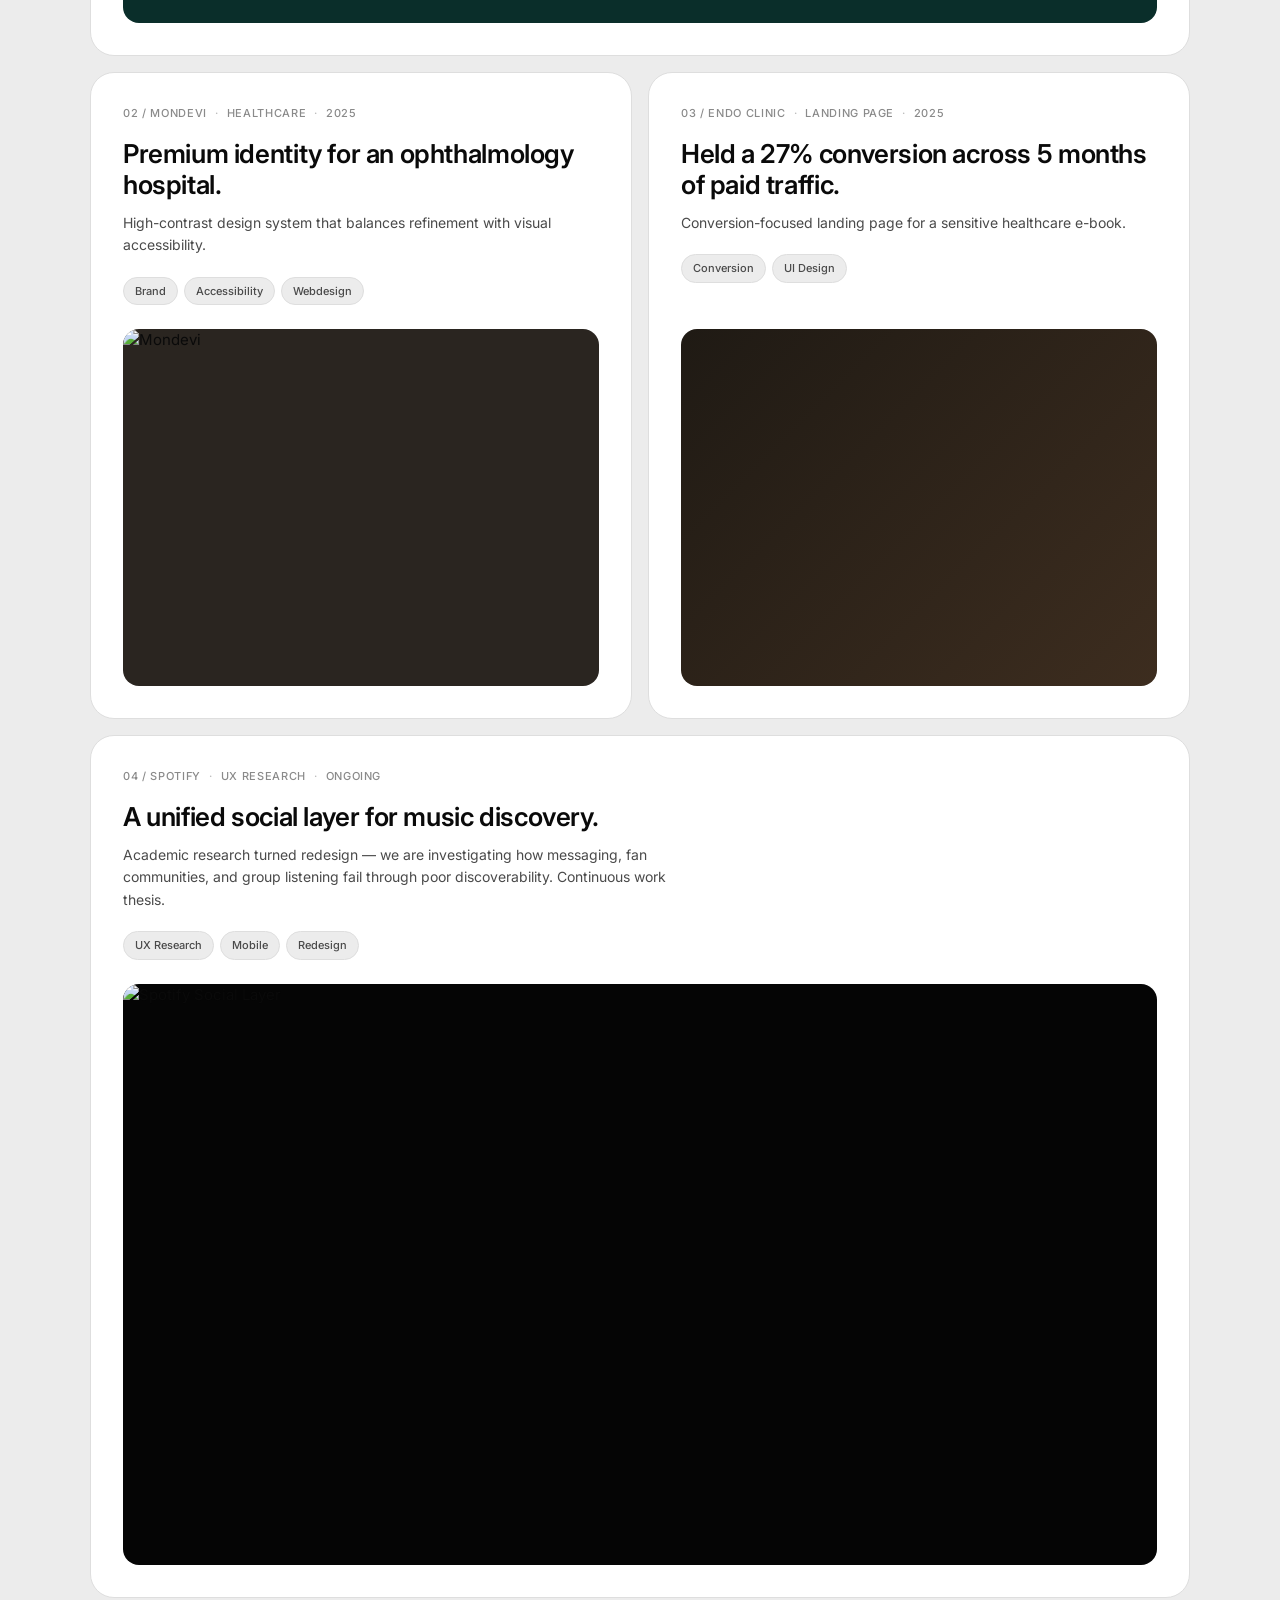
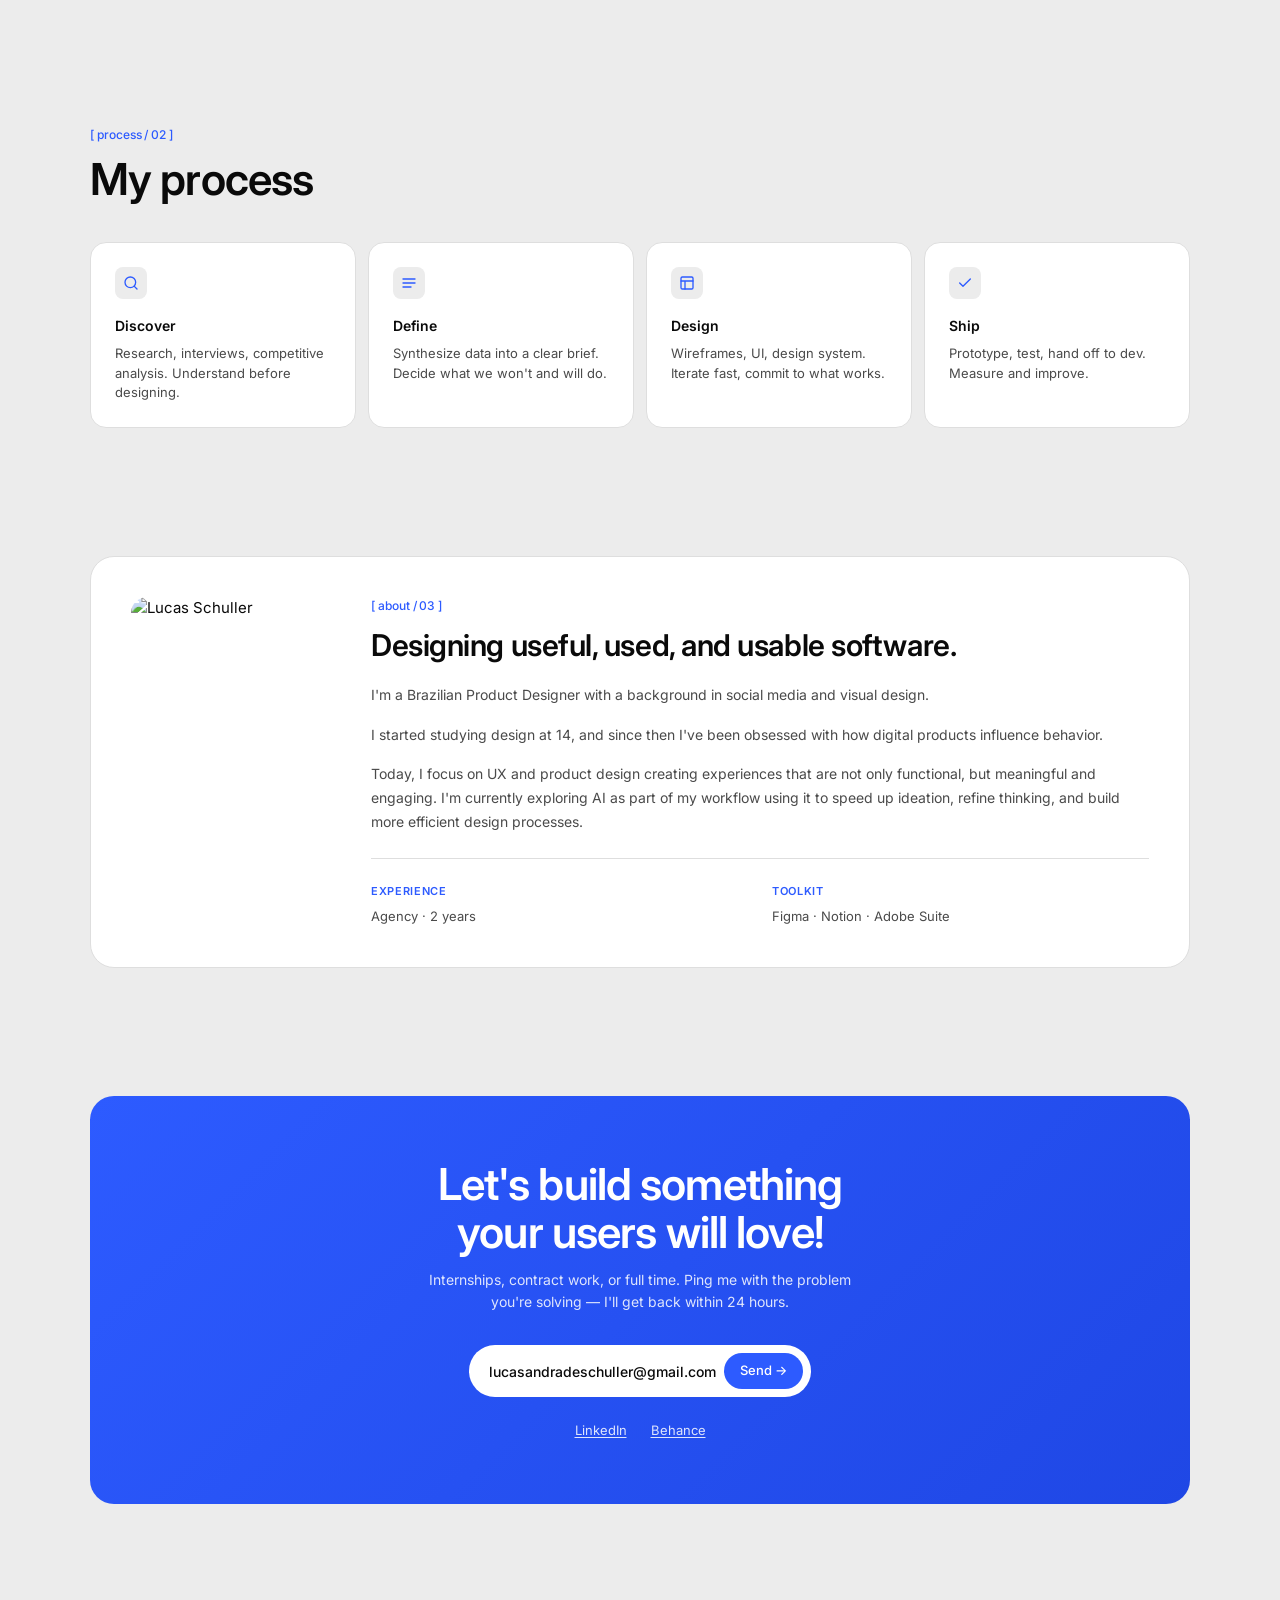
==== commit 64b1957c: "Add files via upload" ====
--- a/index.html
+++ b/index.html
@@ -6,1049 +6,790 @@
 <title>Lucas Schuller — UX/UI Designer</title>
 <link rel="preconnect" href="https://fonts.googleapis.com">
 <link rel="preconnect" href="https://fonts.gstatic.com" crossorigin>
-<link href="https://fonts.googleapis.com/css2?family=Inter:wght@300;400;500;600;700&family=JetBrains+Mono:wght@400;500&display=swap" rel="stylesheet">
+<link href="https://fonts.googleapis.com/css2?family=Inter:wght@300;400;500;600;700;800&family=Instrument+Serif:ital@0;1&display=swap" rel="stylesheet">
 <style>
   *, *::before, *::after { margin: 0; padding: 0; box-sizing: border-box; }
 
   :root {
-    --bg:        #FFFFFF;
-    --bg-soft:   #F6F8FC;
-    --bg-card:   #F1F5FB;
-    --line:      #E6ECF4;
-    --line-2:    #D5DEEB;
-    --ink:       #0B1A33;
-    --ink-2:     #2B3B57;
-    --ink-3:     #5A6B85;
-    --ink-4:     #94A2B8;
-
-    --blue:      #2C5BFF;
-    --blue-2:    #4F7BFF;
-    --blue-soft: #E8EFFF;
-    --blue-deep: #16307A;
-    --blue-100:  #F2F6FF;
-
-    --radius: 14px;
-    --radius-sm: 10px;
-    --shadow-sm: 0 1px 2px rgba(11,26,51,0.04), 0 1px 0 rgba(11,26,51,0.02);
-    --shadow-md: 0 8px 24px -8px rgba(44,91,255,0.14), 0 2px 6px rgba(11,26,51,0.05);
-    --shadow-lg: 0 30px 60px -20px rgba(44,91,255,0.20), 0 10px 24px -8px rgba(11,26,51,0.08);
-
-    --sans: 'Inter', system-ui, -apple-system, sans-serif;
-    --mono: 'JetBrains Mono', ui-monospace, monospace;
+    --bg: #ECECEC;
+    --bg-card: #F4F4F4;
+    --bg-elevated: #FFFFFF;
+    --ink: #0A0A0A;
+    --ink-mid: #4A4A4A;
+    --ink-light: #8A8A8A;
+    --ink-faint: #BCBCBC;
+    --border: #DEDEDE;
+    --accent: #2D5BFF;
+    --accent-hover: #1F47E5;
+    --sans: 'Inter', system-ui, sans-serif;
+    --serif: 'Instrument Serif', Georgia, serif;
+    --radius-sm: 8px;
+    --radius-md: 16px;
+    --radius-lg: 24px;
   }
 
   html { scroll-behavior: smooth; }
-  ::selection { background: var(--blue); color: #fff; }
-
   body {
     background: var(--bg);
     color: var(--ink);
     font-family: var(--sans);
     font-weight: 400;
     font-size: 15px;
-    line-height: 1.55;
+    line-height: 1.5;
     -webkit-font-smoothing: antialiased;
-    text-rendering: optimizeLegibility;
-    overflow-x: hidden;
-  }
-
-  a { color: inherit; text-decoration: none; }
-  button { font: inherit; background: none; border: 0; color: inherit; cursor: pointer; }
-
-  .wrap { max-width: 1240px; margin: 0 auto; padding: 0 32px; }
-
-  /* ===== Nav ===== */
+  }
+
+  /* Container */
+  .container {
+    max-width: 1100px;
+    margin: 0 auto;
+    padding: 0 24px;
+  }
+
+  /* Nav */
   nav {
     position: sticky;
     top: 16px;
-    z-index: 50;
+    z-index: 100;
     margin: 16px auto 0;
-    max-width: 1180px;
-    padding: 12px 18px 12px 22px;
-    background: rgba(255,255,255,0.82);
-    backdrop-filter: blur(14px);
-    -webkit-backdrop-filter: blur(14px);
-    border: 1px solid var(--line);
-    border-radius: 999px;
-    display: flex;
-    align-items: center;
+    max-width: 1100px;
+    padding: 0 24px;
+  }
+  .nav-inner {
+    background: var(--bg-elevated);
+    border: 1px solid var(--border);
+    border-radius: 100px;
+    padding: 8px 8px 8px 16px;
+    display: flex;
     justify-content: space-between;
-    box-shadow: var(--shadow-sm);
-  }
-  .logo {
-    display: inline-flex; align-items: center; gap: 10px;
-    font-weight: 600; font-size: 15px; color: var(--ink);
-    letter-spacing: -0.01em;
-  }
-  .logo-mark {
-    width: 26px; height: 26px;
-    background: var(--ink);
-    border-radius: 8px;
-    display: grid; place-items: center;
-    color: #fff; font-weight: 700; font-size: 12px;
+    align-items: center;
+    box-shadow: 0 4px 24px rgba(0,0,0,0.04);
+  }
+  .nav-logo {
+    display: flex;
+    align-items: center;
+    gap: 8px;
+    font-weight: 500;
+    font-size: 14px;
+    text-decoration: none;
+    color: var(--ink);
+  }
+  .nav-avatar {
+    width: 28px;
+    height: 28px;
+    border-radius: 50%;
+    background: url('assets/lucas-photo.jpg') center/cover;
+  }
+  .nav-links {
+    display: flex;
+    gap: 4px;
+    list-style: none;
+  }
+  .nav-links a {
+    font-size: 13px;
+    font-weight: 500;
+    text-decoration: none;
+    color: var(--ink-mid);
+    padding: 8px 14px;
+    border-radius: 100px;
+    transition: all 0.15s;
+  }
+  .nav-links a:hover { color: var(--ink); background: var(--bg); }
+
+  .btn-contact {
+    background: var(--accent);
+    color: white;
+    font-size: 13px;
+    font-weight: 500;
+    padding: 10px 18px;
+    border-radius: 100px;
+    text-decoration: none;
+    transition: all 0.15s;
+    display: inline-flex;
+    align-items: center;
+    gap: 6px;
+  }
+  .btn-contact:hover { background: var(--accent-hover); }
+
+  /* Hero */
+  .hero {
+    padding: 6rem 0 5rem;
+    max-width: 720px;
+    margin: 0 auto;
+    text-align: left;
+  }
+
+  .hero-title {
+    font-size: clamp(40px, 6vw, 64px);
+    font-weight: 600;
+    line-height: 1.05;
+    letter-spacing: -0.025em;
+    margin-bottom: 1.5rem;
+  }
+  .hero-title-accent {
+    color: var(--accent);
+  }
+  .hero-title em {
+    font-family: var(--serif);
+    font-style: italic;
+    font-weight: 400;
+    color: var(--accent);
+  }
+
+  .hero-desc {
+    font-size: 16px;
+    color: var(--ink-mid);
+    line-height: 1.65;
+    max-width: 480px;
+    margin-bottom: 2rem;
+  }
+
+  .btn-primary {
+    background: var(--accent);
+    color: white;
+    font-size: 14px;
+    font-weight: 500;
+    padding: 12px 24px;
+    border-radius: 100px;
+    text-decoration: none;
+    display: inline-flex;
+    align-items: center;
+    gap: 8px;
+    transition: all 0.2s;
+  }
+  .btn-primary:hover { background: var(--accent-hover); transform: translateY(-1px); }
+
+  /* Section labels */
+  .section-label {
+    font-size: 12px;
+    font-weight: 500;
+    color: var(--accent);
+    margin-bottom: 0.75rem;
+    letter-spacing: -0.005em;
+  }
+
+  .section-title {
+    font-size: clamp(32px, 4vw, 44px);
+    font-weight: 600;
+    line-height: 1.05;
     letter-spacing: -0.02em;
-  }
-  .nav-links {
-    display: flex; gap: 4px; list-style: none;
-  }
-  .nav-links a {
-    padding: 8px 14px;
-    font-size: 13px;
-    color: var(--ink-2);
-    border-radius: 999px;
-    transition: background 0.2s, color 0.2s;
-  }
-  .nav-links a:hover { background: var(--bg-soft); color: var(--ink); }
-
-  .btn {
-    display: inline-flex; align-items: center; gap: 8px;
-    padding: 10px 18px;
-    font-size: 13px;
-    font-weight: 500;
-    border-radius: 999px;
-    transition: transform 0.2s, box-shadow 0.2s, background 0.2s;
-    white-space: nowrap;
-  }
-  .btn-primary {
-    background: var(--blue);
-    color: #fff;
-    box-shadow: 0 6px 14px -4px rgba(44,91,255,0.45);
-  }
-  .btn-primary:hover { background: var(--blue-deep); transform: translateY(-1px); }
-  .btn-ghost {
-    color: var(--ink);
-    border: 1px solid var(--line-2);
-  }
-  .btn-ghost:hover { background: var(--bg-soft); }
-
-  /* ===== Hero ===== */
-  .hero {
-    padding: 80px 0 60px;
-    position: relative;
-  }
-  .hero-grid {
+    margin-bottom: 2.5rem;
+  }
+
+  /* Work */
+  #work { padding: 4rem 0; }
+
+  .work-grid {
     display: grid;
-    grid-template-columns: 1.4fr 1fr;
-    gap: 80px;
-    align-items: center;
-  }
-
-  .badge {
-    display: inline-flex; align-items: center; gap: 8px;
-    padding: 6px 14px 6px 10px;
-    background: var(--blue-soft);
-    color: var(--blue-deep);
-    font-size: 12px;
-    font-weight: 500;
-    border-radius: 999px;
-    margin-bottom: 28px;
-  }
-  .badge .dot {
-    width: 7px; height: 7px; border-radius: 50%;
-    background: #1FB373;
-    box-shadow: 0 0 0 3px rgba(31,179,115,0.18);
-  }
-
-  .hero h1 {
-    font-size: clamp(44px, 6.4vw, 84px);
-    font-weight: 600;
-    letter-spacing: -0.035em;
-    line-height: 0.98;
-    color: var(--ink);
-    margin-bottom: 24px;
-  }
-  .hero h1 .accent {
-    color: var(--blue);
-    position: relative;
-    display: inline-block;
-  }
-  .hero h1 .underline {
-    background: linear-gradient(180deg, transparent 65%, rgba(44,91,255,0.18) 65%);
-    padding: 0 4px;
-  }
-
-  .hero p.lede {
-    font-size: 18px;
-    color: var(--ink-2);
-    line-height: 1.55;
-    max-width: 52ch;
-    margin-bottom: 36px;
-  }
-
-  .hero-cta {
-    display: flex; gap: 12px; align-items: center;
-    margin-bottom: 48px;
-  }
-
-  .hero-stats {
-    display: grid;
-    grid-template-columns: repeat(3, 1fr);
-    gap: 32px;
-    padding-top: 28px;
-    border-top: 1px solid var(--line);
-    max-width: 540px;
-  }
-  .stat .num {
-    font-size: 28px;
-    font-weight: 600;
-    color: var(--ink);
-    letter-spacing: -0.02em;
-    line-height: 1;
-    margin-bottom: 6px;
-  }
-  .stat .num .pct { color: var(--blue); }
-  .stat .lab {
-    font-size: 12px;
-    color: var(--ink-3);
-  }
-
-  /* Hero visual — abstract product mock */
-  .hero-visual {
-    position: relative;
-    aspect-ratio: 1;
-  }
-  .hv-bg {
-    position: absolute; inset: -10%;
-    background:
-      radial-gradient(circle at 30% 30%, rgba(44,91,255,0.10), transparent 55%),
-      radial-gradient(circle at 70% 70%, rgba(79,123,255,0.08), transparent 50%);
-    border-radius: 50%;
-    z-index: 0;
-  }
-  .hv-card {
-    position: absolute;
-    background: #fff;
-    border: 1px solid var(--line);
-    border-radius: var(--radius);
-    box-shadow: var(--shadow-md);
-    padding: 14px;
-  }
-  .hv-card.main {
-    inset: 12% 8% 22% 8%;
-    z-index: 2;
-    box-shadow: var(--shadow-lg);
-  }
-  .hv-card.float-1 {
-    top: 8%; right: -6%;
-    width: 180px;
-    z-index: 3;
-    animation: floatY 5s ease-in-out infinite;
-  }
-  .hv-card.float-2 {
-    bottom: 8%; left: -6%;
-    width: 200px;
-    z-index: 3;
-    animation: floatY 6s ease-in-out -1.5s infinite;
-  }
-  @keyframes floatY {
-    0%,100% { transform: translateY(0); }
-    50% { transform: translateY(-10px); }
-  }
-
-  .hv-row { display: flex; align-items: center; gap: 8px; margin-bottom: 10px; }
-  .hv-row .dot { width: 8px; height: 8px; border-radius: 50%; }
-  .hv-row .dot.r { background: #FF6B6B; }
-  .hv-row .dot.y { background: #FFB800; }
-  .hv-row .dot.g { background: #1FB373; }
-
-  .hv-bar { height: 8px; border-radius: 4px; background: var(--bg-card); }
-  .hv-bar.fill { background: var(--blue); }
-
-  .hv-chart {
-    display: flex; align-items: end; gap: 4px;
-    height: 100px;
-    margin-top: 12px;
-    padding: 8px 4px;
-    background: var(--blue-100);
-    border-radius: var(--radius-sm);
-  }
-  .hv-chart b {
-    flex: 1; border-radius: 3px 3px 0 0; background: var(--blue);
-    animation: grow 1.4s cubic-bezier(.7,0,.2,1) both;
-  }
-  .hv-chart b:nth-child(1) { height: 38%; animation-delay: .1s; }
-  .hv-chart b:nth-child(2) { height: 62%; animation-delay: .2s; }
-  .hv-chart b:nth-child(3) { height: 48%; animation-delay: .3s; background: var(--blue-2); }
-  .hv-chart b:nth-child(4) { height: 80%; animation-delay: .4s; }
-  .hv-chart b:nth-child(5) { height: 95%; animation-delay: .5s; }
-  .hv-chart b:nth-child(6) { height: 70%; animation-delay: .6s; background: var(--blue-2); }
-  .hv-chart b:nth-child(7) { height: 88%; animation-delay: .7s; }
-  @keyframes grow { from { height: 0; } }
-
-  .hv-label { font-size: 11px; color: var(--ink-3); margin-bottom: 6px; font-weight: 500; }
-  .hv-num { font-size: 22px; font-weight: 600; color: var(--ink); letter-spacing: -0.02em; }
-  .hv-num .arrow { color: #1FB373; font-size: 13px; margin-left: 6px; }
-
-  .hv-card.float-1 .hv-pic {
-    height: 60px;
-    background: linear-gradient(135deg, var(--blue) 0%, var(--blue-2) 100%);
-    border-radius: 8px;
-    margin-top: 8px;
+    gap: 16px;
+  }
+
+  .case-card {
+    background: var(--bg-elevated);
+    border-radius: var(--radius-lg);
+    padding: 2rem;
+    text-decoration: none;
+    color: inherit;
+    transition: all 0.3s cubic-bezier(0.23,1,0.32,1);
+    display: block;
     position: relative;
     overflow: hidden;
-  }
-  .hv-card.float-1 .hv-pic::after {
-    content: '';
-    position: absolute; inset: 12px;
-    border: 1.5px solid rgba(255,255,255,0.6);
-    border-radius: 50%;
-  }
-
-  /* ===== Section header ===== */
-  .sec { padding: 80px 0; }
-  .sec-head {
-    display: flex;
-    justify-content: space-between;
-    align-items: end;
-    margin-bottom: 40px;
-    gap: 32px;
-  }
-  .sec-tag {
-    font-family: var(--mono);
-    font-size: 12px;
-    color: var(--blue);
-    letter-spacing: 0.02em;
-    margin-bottom: 12px;
-    display: block;
-  }
-  .sec-title {
-    font-size: clamp(28px, 3.4vw, 44px);
+    border: 1px solid var(--border);
+  }
+  .case-card:hover {
+    transform: translateY(-2px);
+    box-shadow: 0 12px 32px rgba(0,0,0,0.06);
+    border-color: var(--ink-faint);
+  }
+
+  .case-meta {
+    display: flex;
+    gap: 8px;
+    align-items: center;
+    font-size: 11px;
+    color: var(--ink-light);
+    text-transform: uppercase;
+    letter-spacing: 0.06em;
+    margin-bottom: 1rem;
+    font-weight: 500;
+  }
+  .case-meta-dot { color: var(--ink-faint); }
+
+  .case-title {
+    font-size: clamp(20px, 2.5vw, 26px);
     font-weight: 600;
-    letter-spacing: -0.02em;
-    line-height: 1.05;
-    color: var(--ink);
-    max-width: 18ch;
-  }
-  .sec-meta {
-    font-size: 13px;
-    color: var(--ink-3);
-    text-align: right;
-  }
-
-  /* ===== Work ===== */
-  .work-grid {
+    line-height: 1.2;
+    margin-bottom: 0.75rem;
+    letter-spacing: -0.015em;
+    max-width: 600px;
+  }
+
+  .case-desc {
+    font-size: 14px;
+    color: var(--ink-mid);
+    line-height: 1.6;
+    max-width: 580px;
+    margin-bottom: 1.25rem;
+  }
+
+  .case-tags {
+    display: flex;
+    gap: 6px;
+    flex-wrap: wrap;
+    margin-bottom: 1.5rem;
+  }
+  .case-tag {
+    font-size: 11px;
+    font-weight: 500;
+    color: var(--ink-mid);
+    background: var(--bg);
+    padding: 5px 11px;
+    border-radius: 100px;
+    border: 1px solid var(--border);
+  }
+
+  /* Case visual area */
+  .case-visual {
+    border-radius: var(--radius-md);
+    overflow: hidden;
+    aspect-ratio: 16/9;
+    position: relative;
+  }
+
+  /* MindLink case visual */
+  .case-visual.mindlink {
+    background: linear-gradient(135deg, #1A3A36, #0F2724);
+    display: flex;
+    align-items: flex-end;
+    justify-content: center;
+    padding: 2rem 2rem 0;
+  }
+  .mindlink-logo {
+    position: absolute;
+    top: 24px;
+    left: 50%;
+    transform: translateX(-50%);
+    font-family: var(--sans);
+    font-weight: 700;
+    font-size: 26px;
+    color: white;
+    display: flex;
+    align-items: center;
+    gap: 10px;
+  }
+  .mindlink-logo svg {
+    width: 38px;
+    height: 22px;
+  }
+  .case-visual.mindlink img {
+    width: 88%;
+    border-radius: 8px 8px 0 0;
+    box-shadow: 0 -8px 32px rgba(0,0,0,0.3);
+  }
+
+  /* Mondevi / Endo two-col */
+  .case-grid-2 {
     display: grid;
     grid-template-columns: 1fr 1fr;
-    gap: 24px;
-  }
-  .project {
-    background: var(--bg-soft);
-    border: 1px solid var(--line);
-    border-radius: 20px;
-    padding: 28px 28px 0;
+    gap: 16px;
+  }
+  @media (max-width: 720px) {
+    .case-grid-2 { grid-template-columns: 1fr; }
+  }
+
+  .case-card.compact .case-visual {
+    aspect-ratio: 4/3;
+    margin-top: auto;
+  }
+  .case-card.compact {
+    display: flex;
+    flex-direction: column;
+  }
+
+  /* Mondevi visual placeholder */
+  .case-visual.mondevi {
+    background: linear-gradient(135deg, #2A2520, #4A3F35);
+    display: flex;
+    align-items: center;
+    justify-content: center;
+    color: white;
+    font-family: var(--serif);
+    font-size: 32px;
+    font-style: italic;
+  }
+
+  /* Endo visual */
+  .case-visual.endo {
+    background: linear-gradient(135deg, #1F1A14, #3D2D1F);
+    display: flex;
+    align-items: center;
+    justify-content: center;
     overflow: hidden;
-    position: relative;
-    transition: transform 0.4s cubic-bezier(.7,0,.2,1), box-shadow 0.4s, border-color 0.3s;
-    cursor: pointer;
-  }
-  .project:hover {
-    transform: translateY(-4px);
-    box-shadow: var(--shadow-md);
-    border-color: var(--line-2);
-  }
-  .project.feature { grid-column: span 2; padding: 32px 32px 0; background: var(--bg); border: 1px solid var(--line); }
-  .project.feature .p-visual { aspect-ratio: 21/9; }
-
-  .p-meta {
-    display: flex; align-items: center; gap: 10px;
-    font-family: var(--mono);
-    font-size: 11px;
-    color: var(--ink-3);
-    margin-bottom: 16px;
-  }
-  .p-meta .num { color: var(--blue); }
-  .p-meta .sep { color: var(--ink-4); }
-
-  .p-title {
-    font-size: 24px;
-    font-weight: 600;
-    letter-spacing: -0.02em;
-    color: var(--ink);
-    margin-bottom: 8px;
-  }
-  .project.feature .p-title { font-size: 32px; }
-
-  .p-desc {
-    font-size: 14px;
-    color: var(--ink-3);
-    line-height: 1.55;
-    max-width: 50ch;
-    margin-bottom: 18px;
-  }
-
-  .p-tags {
-    display: flex; flex-wrap: wrap; gap: 6px;
-    margin-bottom: 24px;
-  }
-  .p-tag {
-    font-size: 11px;
-    color: var(--ink-2);
-    padding: 4px 10px;
-    background: #fff;
-    border: 1px solid var(--line);
-    border-radius: 999px;
-    font-weight: 500;
-  }
-
-  .p-visual {
-    background: #fff;
-    border: 1px solid var(--line);
-    border-bottom: 0;
-    border-radius: 12px 12px 0 0;
-    aspect-ratio: 16/10;
-    margin: 0 -8px 0;
+  }
+  .case-visual.endo video, .case-visual.endo img {
+    width: 100%;
+    height: 100%;
+    object-fit: cover;
+  }
+
+  /* Spotify visual */
+  .case-visual.spotify {
+    background: #050505;
+    display: flex;
+    align-items: center;
+    justify-content: center;
     position: relative;
     overflow: hidden;
-    transform: translateY(8px);
-    transition: transform 0.4s;
-  }
-  .project:hover .p-visual { transform: translateY(2px); }
-
-  /* Per-project visuals */
-  /* Mondevi */
-  .pv-mondevi {
-    background: #0E0E10;
-    display: grid; place-items: center;
-    color: #fff;
-  }
-  .pv-mondevi .m-mark {
-    font-family: var(--sans);
-    font-size: 80px;
-    font-weight: 300;
-    letter-spacing: -0.04em;
-  }
-  .pv-mondevi .m-mark span { color: var(--blue-2); }
-  .pv-mondevi .m-meta {
-    position: absolute;
-    bottom: 14px; left: 16px; right: 16px;
-    display: flex; justify-content: space-between;
-    font-family: var(--mono); font-size: 10px;
-    color: rgba(255,255,255,0.55);
-    letter-spacing: 0.04em;
-  }
-
-  /* Endo */
-  .pv-endo {
-    background: linear-gradient(135deg, #F2F6FF 0%, #DDEAFF 100%);
-    padding: 28px;
-    display: flex; flex-direction: column; justify-content: space-between;
-  }
-  .pv-endo .e-stat {
-    font-size: 72px;
-    font-weight: 600;
-    color: var(--blue-deep);
-    letter-spacing: -0.04em;
-    line-height: 1;
-  }
-  .pv-endo .e-stat span { color: var(--blue); }
-  .pv-endo .e-lab {
-    font-size: 13px;
-    color: var(--ink-2);
-    max-width: 28ch;
-  }
-  .pv-endo .e-row {
-    display: flex; gap: 8px;
-    margin-top: 16px;
-  }
-  .pv-endo .e-pill {
-    font-size: 11px;
-    background: #fff;
-    border: 1px solid var(--line);
-    padding: 6px 12px; border-radius: 999px;
-    color: var(--ink-2);
-  }
-
-  /* MindLink dashboard */
-  .pv-mind {
-    background: #F4F6FB;
-    padding: 16px;
-    display: flex; gap: 10px;
-  }
-  .pv-mind .ms-side {
-    width: 44px; background: var(--blue-deep); border-radius: 8px;
-    display: flex; flex-direction: column; align-items: center;
-    padding: 12px 0; gap: 10px;
-  }
-  .pv-mind .ms-side .lg { width: 18px; height: 18px; background: var(--blue-2); border-radius: 4px; margin-bottom: 4px; }
-  .pv-mind .ms-side i { width: 6px; height: 6px; border-radius: 50%; background: rgba(255,255,255,0.25); }
-  .pv-mind .ms-side i.on { background: var(--blue-2); }
-  .pv-mind .ms-main {
-    flex: 1; display: flex; flex-direction: column; gap: 10px;
-  }
-  .pv-mind .ms-cards { display: flex; gap: 8px; }
-  .pv-mind .ms-card {
-    flex: 1; background: #fff; border: 1px solid var(--line); border-radius: 8px;
-    padding: 10px;
-  }
-  .pv-mind .ms-card .lab { font-size: 9px; color: var(--ink-3); margin-bottom: 4px; font-weight: 500; }
-  .pv-mind .ms-card .v {
-    font-size: 18px; font-weight: 600; color: var(--ink); letter-spacing: -0.02em;
-  }
-  .pv-mind .ms-card.warn .v { color: #E08A1A; }
-  .pv-mind .ms-card.ok   .v { color: #1FB373; }
-  .pv-mind .ms-bars {
-    flex: 1; background: #fff; border: 1px solid var(--line); border-radius: 8px;
-    padding: 10px; display: flex; align-items: end; gap: 5px;
-  }
-  .pv-mind .ms-bars b { flex: 1; border-radius: 3px 3px 0 0; }
-  .pv-mind .ms-bars b:nth-child(1) { background: #FF6B6B; height: 75%; }
-  .pv-mind .ms-bars b:nth-child(2) { background: #FFB800; height: 55%; }
-  .pv-mind .ms-bars b:nth-child(3) { background: var(--blue-2); height: 42%; }
-  .pv-mind .ms-bars b:nth-child(4) { background: #FFB800; height: 68%; }
-  .pv-mind .ms-bars b:nth-child(5) { background: var(--blue); height: 88%; }
-  .pv-mind .ms-bars b:nth-child(6) { background: var(--blue-2); height: 30%; }
-  .pv-mind .ms-bars b:nth-child(7) { background: var(--blue); height: 50%; }
-
-  /* Spotify */
-  .pv-spot {
-    background: #0E1430;
-    display: grid; place-items: center;
-    color: #fff;
-    overflow: hidden;
-  }
-  .pv-spot::before {
+  }
+  .spotify-pulse {
+    width: 64px;
+    height: 64px;
+    background: var(--accent);
+    border-radius: 50%;
+    position: relative;
+    display: flex;
+    align-items: center;
+    justify-content: center;
+    color: white;
+  }
+  .spotify-pulse::before, .spotify-pulse::after {
     content: '';
     position: absolute;
-    width: 320px; height: 320px;
-    border: 1px solid rgba(255,255,255,0.18);
+    inset: 0;
     border-radius: 50%;
-    animation: rot 24s linear infinite;
-  }
-  .pv-spot::after {
-    content: '';
+    border: 1.5px solid var(--accent);
+    animation: pulse 3s ease-out infinite;
+    opacity: 0;
+  }
+  .spotify-pulse::after { animation-delay: 1.5s; }
+  @keyframes pulse {
+    0% { transform: scale(1); opacity: 0.6; }
+    100% { transform: scale(5); opacity: 0; }
+  }
+  .spotify-label {
     position: absolute;
-    width: 200px; height: 200px;
-    border: 1px solid rgba(79,123,255,0.4);
-    border-radius: 50%;
-    animation: rot 18s linear -3s reverse infinite;
-  }
-  @keyframes rot { to { transform: rotate(360deg); } }
-  .pv-spot .s-core {
-    position: relative; z-index: 2;
-    width: 80px; height: 80px;
-    background: var(--blue);
-    border-radius: 50%;
-    display: grid; place-items: center;
-    box-shadow: 0 0 40px rgba(44,91,255,0.6);
-  }
-  .pv-spot .s-core svg { width: 32px; height: 32px; color: #fff; }
-  .pv-spot .s-meta {
-    position: absolute;
-    bottom: 14px; left: 16px; right: 16px;
-    display: flex; justify-content: space-between;
-    font-family: var(--mono); font-size: 10px;
-    color: rgba(255,255,255,0.5);
-    z-index: 2;
-  }
-
-  /* ===== Process ===== */
-  .proc-grid {
+    bottom: 16px;
+    left: 16px;
+    font-size: 10px;
+    color: rgba(255,255,255,0.4);
+    letter-spacing: 0.1em;
+    font-weight: 500;
+  }
+
+  /* Process */
+  #process { padding: 4rem 0; }
+  .process-grid {
     display: grid;
     grid-template-columns: repeat(4, 1fr);
-    gap: 16px;
-  }
-  .proc-card {
-    background: var(--bg-soft);
-    border: 1px solid var(--line);
-    border-radius: 16px;
-    padding: 24px;
-    transition: background 0.25s, border-color 0.25s;
-  }
-  .proc-card:hover { background: var(--blue-100); border-color: var(--blue-soft); }
-  .proc-icon {
-    width: 36px; height: 36px;
-    background: #fff;
-    border: 1px solid var(--line);
-    border-radius: 10px;
-    display: grid; place-items: center;
-    color: var(--blue);
-    margin-bottom: 16px;
-  }
-  .proc-icon svg { width: 18px; height: 18px; }
-  .proc-card h4 {
-    font-size: 15px;
+    gap: 12px;
+  }
+  @media (max-width: 720px) {
+    .process-grid { grid-template-columns: repeat(2, 1fr); }
+  }
+  .process-step {
+    background: var(--bg-elevated);
+    border: 1px solid var(--border);
+    border-radius: var(--radius-md);
+    padding: 1.5rem;
+  }
+  .process-icon {
+    width: 32px;
+    height: 32px;
+    border-radius: 8px;
+    background: var(--bg);
+    display: flex;
+    align-items: center;
+    justify-content: center;
+    margin-bottom: 1rem;
+    color: var(--accent);
+  }
+  .process-name {
+    font-size: 14px;
     font-weight: 600;
-    margin-bottom: 6px;
+    margin-bottom: 0.5rem;
+  }
+  .process-desc {
+    font-size: 13px;
+    color: var(--ink-mid);
+    line-height: 1.5;
+  }
+
+  /* About */
+  #about { padding: 4rem 0; }
+  .about-card {
+    background: var(--bg-elevated);
+    border: 1px solid var(--border);
+    border-radius: var(--radius-lg);
+    padding: 2.5rem;
+    display: grid;
+    grid-template-columns: 200px 1fr;
+    gap: 2.5rem;
+    align-items: start;
+  }
+  @media (max-width: 720px) {
+    .about-card { grid-template-columns: 1fr; }
+  }
+
+  .about-photo {
+    width: 100%;
+    aspect-ratio: 1;
+    border-radius: var(--radius-md);
+    object-fit: cover;
+  }
+
+  .about-heading {
+    font-size: clamp(24px, 3vw, 30px);
+    font-weight: 600;
+    line-height: 1.2;
+    letter-spacing: -0.015em;
+    margin-bottom: 1.25rem;
+  }
+
+  .about-text {
+    font-size: 14px;
+    color: var(--ink-mid);
+    line-height: 1.7;
+    margin-bottom: 1rem;
+  }
+
+  .about-meta {
+    display: grid;
+    grid-template-columns: 1fr 1fr;
+    gap: 1.5rem;
+    margin-top: 1.5rem;
+    padding-top: 1.5rem;
+    border-top: 1px solid var(--border);
+  }
+  .about-meta-label {
+    font-size: 11px;
+    font-weight: 600;
+    color: var(--accent);
+    text-transform: uppercase;
+    letter-spacing: 0.06em;
+    margin-bottom: 0.5rem;
+  }
+  .about-meta-value {
+    font-size: 13px;
+    color: var(--ink-mid);
+  }
+
+  /* Contact */
+  #contact { padding: 4rem 0 6rem; }
+  .contact-card {
+    background: linear-gradient(135deg, #2D5BFF, #1F47E5);
+    border-radius: var(--radius-lg);
+    padding: 4rem 2rem;
+    text-align: center;
+    color: white;
+  }
+  .contact-heading {
+    font-size: clamp(32px, 4vw, 44px);
+    font-weight: 600;
+    line-height: 1.1;
+    letter-spacing: -0.02em;
+    margin-bottom: 0.75rem;
+  }
+  .contact-sub {
+    font-size: 14px;
+    opacity: 0.85;
+    margin-bottom: 2rem;
+    max-width: 460px;
+    margin-left: auto;
+    margin-right: auto;
+    line-height: 1.6;
+  }
+  .contact-email-row {
+    display: inline-flex;
+    align-items: center;
+    gap: 8px;
+    background: white;
+    padding: 8px 8px 8px 20px;
+    border-radius: 100px;
+    margin-bottom: 1.5rem;
+  }
+  .contact-email-row span {
     color: var(--ink);
-  }
-  .proc-card p {
+    font-size: 14px;
+    font-weight: 500;
+  }
+  .contact-email-row a {
+    background: var(--accent);
+    color: white;
+    padding: 8px 16px;
+    border-radius: 100px;
     font-size: 13px;
-    color: var(--ink-3);
-    line-height: 1.55;
-  }
-
-  /* ===== About ===== */
-  .about {
-    background: var(--bg-soft);
-    border: 1px solid var(--line);
-    border-radius: 24px;
-    padding: 56px;
-    display: grid;
-    grid-template-columns: 1fr 1.4fr;
-    gap: 56px;
-    align-items: center;
-  }
-  .about-photo {
-    aspect-ratio: 4/5;
-    background: #fff;
-    border: 1px solid var(--line);
-    border-radius: 16px;
-    overflow: hidden;
-    position: relative;
-    background-image:
-      linear-gradient(135deg, var(--blue-100) 0%, #fff 100%);
-  }
-  .about-photo::before {
-    content: 'Drop portrait';
-    position: absolute; inset: 16px;
-    border: 1.5px dashed var(--line-2);
-    border-radius: 12px;
-    display: grid; place-items: center;
-    font-family: var(--mono); font-size: 11px;
-    color: var(--ink-3);
-  }
-  .about h2 {
-    font-size: clamp(28px, 3.2vw, 40px);
-    font-weight: 600;
-    letter-spacing: -0.02em;
-    line-height: 1.1;
-    color: var(--ink);
-    margin-bottom: 20px;
-  }
-  .about p {
-    font-size: 15px;
-    color: var(--ink-2);
-    line-height: 1.65;
-    margin-bottom: 16px;
-  }
-  .about .meta {
-    display: grid;
-    grid-template-columns: repeat(3, 1fr);
-    gap: 16px;
-    margin-top: 28px;
-    padding-top: 28px;
-    border-top: 1px solid var(--line);
-  }
-  .about .meta b {
-    display: block;
-    font-family: var(--mono); font-size: 11px; color: var(--blue);
-    margin-bottom: 6px; font-weight: 500;
-  }
-  .about .meta span {
-    font-size: 13px; color: var(--ink-2);
-  }
-
-  /* ===== CTA / Contact ===== */
-  .cta {
-    margin: 80px 0 0;
-    background: linear-gradient(135deg, var(--blue-deep) 0%, var(--blue) 100%);
-    border-radius: 28px;
-    padding: 80px 56px;
-    text-align: center;
-    color: #fff;
-    position: relative;
-    overflow: hidden;
-  }
-  .cta::before {
-    content: '';
-    position: absolute;
-    top: -50%; right: -10%;
-    width: 600px; height: 600px;
-    background: radial-gradient(circle, rgba(255,255,255,0.10), transparent 60%);
-    pointer-events: none;
-  }
-  .cta::after {
-    content: '';
-    position: absolute;
-    bottom: -50%; left: -10%;
-    width: 500px; height: 500px;
-    background: radial-gradient(circle, rgba(79,123,255,0.4), transparent 60%);
-    pointer-events: none;
-  }
-  .cta-eyebrow {
-    font-family: var(--mono);
+    font-weight: 500;
+    text-decoration: none;
+    transition: background 0.15s;
+  }
+  .contact-email-row a:hover { background: #0A2BAA; }
+  .contact-links {
+    display: flex;
+    gap: 1.5rem;
+    justify-content: center;
+  }
+  .contact-link {
+    font-size: 13px;
+    color: rgba(255,255,255,0.85);
+    text-decoration: underline;
+    text-underline-offset: 2px;
+    transition: color 0.15s;
+  }
+  .contact-link:hover { color: white; }
+
+  /* Footer */
+  footer {
+    padding: 1.5rem 0 2rem;
+    border-top: 1px solid var(--border);
+    display: flex;
+    justify-content: space-between;
+    align-items: center;
     font-size: 12px;
-    color: rgba(255,255,255,0.7);
-    margin-bottom: 18px;
-    display: inline-flex; align-items: center; gap: 8px;
-    position: relative; z-index: 2;
-  }
-  .cta-eyebrow .dot {
-    width: 7px; height: 7px; border-radius: 50%; background: #4ADE80;
-    box-shadow: 0 0 0 3px rgba(74,222,128,0.25);
-  }
-  .cta h2 {
-    font-size: clamp(40px, 5.4vw, 72px);
-    font-weight: 600;
-    letter-spacing: -0.03em;
-    line-height: 1.0;
-    margin-bottom: 24px;
-    position: relative; z-index: 2;
-  }
-  .cta p {
-    font-size: 17px;
-    color: rgba(255,255,255,0.8);
-    max-width: 48ch;
-    margin: 0 auto 36px;
-    line-height: 1.55;
-    position: relative; z-index: 2;
-  }
-  .cta-actions {
-    display: inline-flex; gap: 12px;
-    position: relative; z-index: 2;
-    flex-wrap: wrap;
-    justify-content: center;
-  }
-  .cta .btn-primary {
-    background: #fff; color: var(--blue-deep);
-    box-shadow: 0 8px 24px -4px rgba(0,0,0,0.25);
-  }
-  .cta .btn-primary:hover { background: var(--bg-soft); }
-  .cta .btn-ghost {
-    color: #fff; border-color: rgba(255,255,255,0.3);
-  }
-  .cta .btn-ghost:hover { background: rgba(255,255,255,0.1); }
-
-  /* ===== Footer ===== */
-  footer {
-    padding: 40px 0 60px;
-    display: flex;
-    justify-content: space-between;
-    align-items: center;
-    font-size: 13px;
-    color: var(--ink-3);
-    flex-wrap: wrap;
-    gap: 16px;
-  }
-  footer .links { display: flex; gap: 20px; }
-  footer .links a { transition: color 0.2s; }
-  footer .links a:hover { color: var(--blue); }
+    color: var(--ink-light);
+  }
+  .footer-links {
+    display: flex;
+    gap: 1.25rem;
+  }
+  .footer-links a {
+    color: var(--ink-light);
+    text-decoration: none;
+    transition: color 0.15s;
+  }
+  .footer-links a:hover { color: var(--ink); }
 
   /* Reveal */
-  .reveal { opacity: 0; transform: translateY(16px);
-    transition: opacity 0.7s cubic-bezier(.7,0,.2,1), transform 0.7s cubic-bezier(.7,0,.2,1); }
-  .reveal.in { opacity: 1; transform: none; }
-
-  /* Mobile */
-  @media (max-width: 880px) {
-    .wrap { padding: 0 20px; }
-    nav { margin: 12px 16px 0; padding: 8px 10px 8px 16px; }
-    .nav-links { display: none; }
-    .hero { padding: 40px 0; }
-    .hero-grid { grid-template-columns: 1fr; gap: 48px; }
-    .hero-stats { gap: 16px; }
-    .work-grid { grid-template-columns: 1fr; }
-    .project.feature { grid-column: auto; padding: 24px 24px 0; }
-    .proc-grid { grid-template-columns: 1fr 1fr; }
-    .about { padding: 32px; grid-template-columns: 1fr; gap: 32px; }
-    .about .meta { grid-template-columns: 1fr; }
-    .cta { padding: 56px 28px; }
-  }
+  .reveal {
+    opacity: 0;
+    transform: translateY(20px);
+    transition: opacity 0.7s cubic-bezier(0.23,1,0.32,1), transform 0.7s cubic-bezier(0.23,1,0.32,1);
+  }
+  .reveal.visible { opacity: 1; transform: translateY(0); }
+
+  /* External link arrow */
+  .arrow {
+    display: inline-block;
+    transition: transform 0.2s;
+  }
+  .case-card:hover .arrow { transform: translate(2px, -2px); }
 </style>
 </head>
 <body>
 
 <nav>
-  <a href="#top" class="logo">
-    <span class="logo-mark">L</span>
-    Lucas Schuller
-  </a>
-  <ul class="nav-links">
-    <li><a href="#work">Work</a></li>
-    <li><a href="#process">Process</a></li>
-    <li><a href="#about">About</a></li>
-  </ul>
-  <a href="#contact" class="btn btn-primary">
-    Hire me
-    <svg width="12" height="12" viewBox="0 0 12 12" fill="none" stroke="currentColor" stroke-width="1.6"><path d="M2 6 H10 M7 3 L10 6 L7 9"/></svg>
-  </a>
+  <div class="nav-inner">
+    <a href="#" class="nav-logo">
+      <div class="nav-avatar"></div>
+      Lucas Schuller
+    </a>
+    <ul class="nav-links">
+      <li><a href="#work">Work</a></li>
+      <li><a href="#process">Process</a></li>
+      <li><a href="#about">About</a></li>
+    </ul>
+    <a href="mailto:lucasandradeschuller@gmail.com" class="btn-contact">Contact ↗</a>
+  </div>
 </nav>
 
-<div class="wrap" id="top">
-
-  <!-- ===== Hero ===== -->
-  <section class="hero">
-    <div class="hero-grid">
-      <div>
-        <span class="badge"><span class="dot"></span> Available for new projects · Spring 2026</span>
-        <h1>
-          UX/UI designer<br>
-          building <span class="accent underline">products people</span><br>
-          actually&nbsp;<span class="accent">use</span>.
-        </h1>
-        <p class="lede">
-          I'm Lucas — a product designer based in São Paulo, focused on healthcare and B2B SaaS. I turn complex problems into clean, useful interfaces.
-        </p>
-        <div class="hero-cta">
-          <a href="#contact" class="btn btn-primary">
-            Start a project
-            <svg width="12" height="12" viewBox="0 0 12 12" fill="none" stroke="currentColor" stroke-width="1.6"><path d="M2 6 H10 M7 3 L10 6 L7 9"/></svg>
-          </a>
-          <a href="#work" class="btn btn-ghost">View work</a>
-        </div>
-        <div class="hero-stats">
-          <div class="stat">
-            <div class="num">3<span class="pct">+</span></div>
-            <div class="lab">Years designing</div>
-          </div>
-          <div class="stat">
-            <div class="num"><span class="pct">27%</span></div>
-            <div class="lab">Avg. conversion shipped</div>
-          </div>
-          <div class="stat">
-            <div class="num">12</div>
-            <div class="lab">Products launched</div>
-          </div>
-        </div>
-      </div>
-
-      <div class="hero-visual" aria-hidden="true">
-        <div class="hv-bg"></div>
-
-        <div class="hv-card main">
-          <div class="hv-row">
-            <div class="dot r"></div><div class="dot y"></div><div class="dot g"></div>
-            <div style="margin-left:auto; font-family:var(--mono); font-size:10px; color:var(--ink-3);">dashboard.app</div>
-          </div>
-          <div class="hv-label">Conversion rate</div>
-          <div class="hv-num">27.4% <span class="arrow">↑ 12%</span></div>
-          <div class="hv-chart">
-            <b></b><b></b><b></b><b></b><b></b><b></b><b></b>
-          </div>
-        </div>
-
-        <div class="hv-card float-1">
-          <div class="hv-label">Active users</div>
-          <div class="hv-num">2,841</div>
-          <div class="hv-pic"></div>
-        </div>
-
-        <div class="hv-card float-2">
-          <div class="hv-label">NPS Score</div>
-          <div class="hv-num">68 <span class="arrow">↑</span></div>
-          <div style="margin-top:10px;">
-            <div class="hv-bar" style="margin-bottom:6px;"><div class="hv-bar fill" style="width: 76%;"></div></div>
-            <div class="hv-bar"><div class="hv-bar fill" style="width: 52%; background: var(--blue-2);"></div></div>
-          </div>
-        </div>
-      </div>
-    </div>
-  </section>
-
-  <!-- ===== Work ===== -->
-  <section class="sec" id="work">
-    <header class="sec-head reveal">
-      <div>
-        <span class="sec-tag">[ work / 01 ]</span>
-        <h2 class="sec-title">Selected projects.</h2>
-      </div>
-      <p class="sec-meta">Healthcare · B2B SaaS<br>2024 — 2026</p>
-    </header>
-
-    <div class="work-grid">
-
-      <!-- Featured: MindLink -->
-      <a class="project feature reveal" href="https://luschubs.github.io/minkdlink-dashboard/" target="_blank">
-        <div class="p-meta">
-          <span class="num">01</span><span class="sep">/</span>
-          <span>MindLink · B2B SaaS</span>
-          <span class="sep">·</span>
+<!-- Hero -->
+<section class="hero container">
+  <h1 class="hero-title">UX/UI designer<br>building <em>products people<br>actually use.</em></h1>
+  <p class="hero-desc">Hi! I'm Lucas. From social features to digital ecosystems, I focus on creating products that don't just work but make people stay, interact, and come back.</p>
+  <a href="#work" class="btn-primary">View work →</a>
+</section>
+
+<!-- Work -->
+<section id="work" class="container">
+  <p class="section-label">[ work / 01 ]</p>
+  <h2 class="section-title">Selected projects.</h2>
+
+  <div class="work-grid">
+
+    <!-- MindLink (full width) -->
+    <a href="case-mindlink.html" class="case-card reveal">
+      <div class="case-meta">
+        <span>01 / MindLink</span>
+        <span class="case-meta-dot">·</span>
+        <span>B2B SaaS</span>
+        <span class="case-meta-dot">·</span>
+        <span>2026</span>
+      </div>
+      <h3 class="case-title">A dashboard that helps HR teams act, not just read.</h3>
+      <p class="case-desc">End-to-end product design for a psychosocial risk platform — brand identity, dashboard UI, and an AI-prototyped React build deployed for client demos.</p>
+      <div class="case-tags">
+        <span class="case-tag">Product Design</span>
+        <span class="case-tag">Design System</span>
+        <span class="case-tag">Prototype</span>
+      </div>
+      <div class="case-visual" style="background:#0A2E2A;">
+        <img src="assets/mindlink-cover.png" alt="MindLink Dashboard" style="width:100%;display:block;border-radius:var(--radius-md);">
+      </div>
+    </a>
+
+    <!-- Mondevi + Endo (2 cols) -->
+    <div class="case-grid-2">
+      <a href="case-mondevi.html" class="case-card compact reveal">
+        <div class="case-meta">
+          <span>02 / Mondevi</span>
+          <span class="case-meta-dot">·</span>
+          <span>Healthcare</span>
+          <span class="case-meta-dot">·</span>
           <span>2025</span>
         </div>
-        <h3 class="p-title">A dashboard that helps HR teams act, not just read.</h3>
-        <p class="p-desc">End-to-end product design for a psychosocial risk platform — brand identity, dashboard UI, and an AI-prototyped React build deployed for client demos.</p>
-        <div class="p-tags">
-          <span class="p-tag">Product Design</span>
-          <span class="p-tag">Data Viz</span>
-          <span class="p-tag">Design System</span>
-          <span class="p-tag">Prototype</span>
+        <h3 class="case-title">Premium identity for an ophthalmology hospital.</h3>
+        <p class="case-desc">High-contrast design system that balances refinement with visual accessibility.</p>
+        <div class="case-tags">
+          <span class="case-tag">Brand</span>
+          <span class="case-tag">Accessibility</span>
+          <span class="case-tag">Webdesign</span>
         </div>
-        <div class="p-visual pv-mind">
-          <div class="ms-side">
-            <div class="lg"></div>
-            <i class="on"></i><i></i><i></i><i></i><i></i>
-          </div>
-          <div class="ms-main">
-            <div class="ms-cards">
-              <div class="ms-card warn"><div class="lab">Risk Score</div><div class="v">6.4</div></div>
-              <div class="ms-card ok"><div class="lab">Participation</div><div class="v">87%</div></div>
-              <div class="ms-card ok"><div class="lab">Critical</div><div class="v">2</div></div>
-              <div class="ms-card"><div class="lab">Departments</div><div class="v">8</div></div>
-            </div>
-            <div class="ms-bars">
-              <b></b><b></b><b></b><b></b><b></b><b></b><b></b>
-            </div>
-          </div>
+        <div class="case-visual" style="background:#2A2520; overflow:hidden;">
+          <img src="assets/mondevi-cover.png" alt="Mondevi" style="width:100%;display:block;object-fit:cover;height:100%;">
         </div>
       </a>
 
-      <!-- Mondevi -->
-      <a class="project reveal" href="#">
-        <div class="p-meta">
-          <span class="num">02</span><span class="sep">/</span>
-          <span>Mondevi · Healthcare</span>
-          <span class="sep">·</span>
-          <span>2024</span>
+      <a href="case-endometriose.html" class="case-card compact reveal">
+        <div class="case-meta">
+          <span>03 / Endo Clinic</span>
+          <span class="case-meta-dot">·</span>
+          <span>Landing Page</span>
+          <span class="case-meta-dot">·</span>
+          <span>2025</span>
         </div>
-        <h3 class="p-title">Premium identity for an ophthalmology hospital.</h3>
-        <p class="p-desc">High-contrast design system that balances refinement with visual accessibility.</p>
-        <div class="p-tags">
-          <span class="p-tag">Brand</span>
-          <span class="p-tag">Accessibility</span>
+        <h3 class="case-title">Held a 27% conversion across 5 months of paid traffic.</h3>
+        <p class="case-desc">Conversion-focused landing page for a sensitive healthcare e-book.</p>
+        <div class="case-tags">
+          <span class="case-tag">Conversion</span>
+          <span class="case-tag">UI Design</span>
         </div>
-        <div class="p-visual pv-mondevi">
-          <span class="m-mark">M<span>·</span></span>
-          <div class="m-meta"><span>MONDEVI · 2024</span><span>WCAG AAA</span></div>
+        <div class="case-visual endo">
+          <video autoplay muted loop playsinline>
+            <source src="assets/endo-video.mp4" type="video/mp4">
+          </video>
         </div>
       </a>
-
-      <!-- Endo -->
-      <a class="project reveal" href="#">
-        <div class="p-meta">
-          <span class="num">03</span><span class="sep">/</span>
-          <span>Endo Clinic · Landing</span>
-          <span class="sep">·</span>
-          <span>2025</span>
+    </div>
+
+    <!-- Spotify (full width) -->
+    <a href="case-spotify.html" class="case-card reveal">
+      <div class="case-meta">
+        <span>04 / Spotify</span>
+        <span class="case-meta-dot">·</span>
+        <span>UX Research</span>
+        <span class="case-meta-dot">·</span>
+        <span>Ongoing</span>
+      </div>
+      <h3 class="case-title">A unified social layer for music discovery.</h3>
+      <p class="case-desc">Academic research turned redesign — we are investigating how messaging, fan communities, and group listening fail through poor discoverability. Continuous work thesis.</p>
+      <div class="case-tags">
+        <span class="case-tag">UX Research</span>
+        <span class="case-tag">Mobile</span>
+        <span class="case-tag">Redesign</span>
+      </div>
+      <div class="case-visual" style="background:#050505; overflow:hidden;">
+        <img src="assets/spotify-cover.png" alt="Spotify Social Layer" style="width:100%;display:block;">
+      </div>
+    </a>
+
+  </div>
+</section>
+
+<!-- Process -->
+<section id="process" class="container">
+  <p class="section-label">[ process / 02 ]</p>
+  <h2 class="section-title">My process</h2>
+  <div class="process-grid">
+    <div class="process-step">
+      <div class="process-icon">
+        <svg width="16" height="16" viewBox="0 0 24 24" fill="none" stroke="currentColor" stroke-width="2" stroke-linecap="round" stroke-linejoin="round"><circle cx="11" cy="11" r="8"/><path d="m21 21-4.3-4.3"/></svg>
+      </div>
+      <p class="process-name">Discover</p>
+      <p class="process-desc">Research, interviews, competitive analysis. Understand before designing.</p>
+    </div>
+    <div class="process-step">
+      <div class="process-icon">
+        <svg width="16" height="16" viewBox="0 0 24 24" fill="none" stroke="currentColor" stroke-width="2" stroke-linecap="round" stroke-linejoin="round"><path d="M3 6h18M3 12h18M3 18h12"/></svg>
+      </div>
+      <p class="process-name">Define</p>
+      <p class="process-desc">Synthesize data into a clear brief. Decide what we won't and will do.</p>
+    </div>
+    <div class="process-step">
+      <div class="process-icon">
+        <svg width="16" height="16" viewBox="0 0 24 24" fill="none" stroke="currentColor" stroke-width="2" stroke-linecap="round" stroke-linejoin="round"><rect x="3" y="3" width="18" height="18" rx="2"/><path d="M3 9h18M9 21V9"/></svg>
+      </div>
+      <p class="process-name">Design</p>
+      <p class="process-desc">Wireframes, UI, design system. Iterate fast, commit to what works.</p>
+    </div>
+    <div class="process-step">
+      <div class="process-icon">
+        <svg width="16" height="16" viewBox="0 0 24 24" fill="none" stroke="currentColor" stroke-width="2" stroke-linecap="round" stroke-linejoin="round"><polyline points="20 6 9 17 4 12"/></svg>
+      </div>
+      <p class="process-name">Ship</p>
+      <p class="process-desc">Prototype, test, hand off to dev. Measure and improve.</p>
+    </div>
+  </div>
+</section>
+
+<!-- About -->
+<section id="about" class="container">
+  <div class="about-card">
+    <img src="assets/lucas-photo.jpg" alt="Lucas Schuller" class="about-photo reveal">
+    <div class="reveal">
+      <p class="section-label">[ about / 03 ]</p>
+      <h2 class="about-heading">Designing useful, used, and usable software.</h2>
+      <p class="about-text">I'm a Brazilian Product Designer with a background in social media and visual design.</p>
+      <p class="about-text">I started studying design at 14, and since then I've been obsessed with how digital products influence behavior.</p>
+      <p class="about-text">Today, I focus on UX and product design creating experiences that are not only functional, but meaningful and engaging. I'm currently exploring AI as part of my workflow using it to speed up ideation, refine thinking, and build more efficient design processes.</p>
+      <div class="about-meta">
+        <div>
+          <p class="about-meta-label">Experience</p>
+          <p class="about-meta-value">Agency · 2 years</p>
         </div>
-        <h3 class="p-title">Held a 27% conversion across 5 months of paid traffic.</h3>
-        <p class="p-desc">Conversion-focused landing page for a sensitive healthcare e-book.</p>
-        <div class="p-tags">
-          <span class="p-tag">Conversion</span>
-          <span class="p-tag">UX Writing</span>
+        <div>
+          <p class="about-meta-label">Toolkit</p>
+          <p class="about-meta-value">Figma · Notion · Adobe Suite</p>
         </div>
-        <div class="p-visual pv-endo">
-          <div>
-            <div class="e-stat">27<span>%</span></div>
-            <div class="e-lab">Average conversion across 5 months of paid traffic.</div>
-          </div>
-          <div class="e-row">
-            <span class="e-pill">A/B tested</span>
-            <span class="e-pill">Mobile-first</span>
-          </div>
-        </div>
-      </a>
-
-      <!-- Spotify (full-width small) -->
-      <a class="project feature reveal" href="#">
-        <div class="p-meta">
-          <span class="num">04</span><span class="sep">/</span>
-          <span>Spotify · UX Research</span>
-          <span class="sep">·</span>
-          <span>Ongoing</span>
-        </div>
-        <h3 class="p-title">A unified social layer for music discovery.</h3>
-        <p class="p-desc">Academic research turned redesign — investigating how messaging, fan communities, and group listening fail through poor discoverability.</p>
-        <div class="p-tags">
-          <span class="p-tag">UX Research</span>
-          <span class="p-tag">Mobile</span>
-          <span class="p-tag">Redesign</span>
-        </div>
-        <div class="p-visual pv-spot">
-          <div class="s-core">
-            <svg viewBox="0 0 24 24" fill="currentColor"><path d="M12 2 a10 10 0 1 0 0 20 a10 10 0 0 0 0-20 zm4.6 14.4 a.6.6 0 0 1-.9.2 c-2.5-1.5-5.6-1.8-9.2-1 a.6.6 0 1 1-.3-1.2 c4-.9 7.4-.5 10.2 1.2 a.6.6 0 0 1 .2.8 zm1.2-2.7 a.8.8 0 0 1-1 .3 c-2.8-1.7-7.1-2.2-10.4-1.2 a.8.8 0 0 1-.5-1.4 c3.8-1.1 8.5-.6 11.7 1.4 a.8.8 0 0 1 .2 .9 zm.1-2.8 c-3.4-2-9-2.2-12.2-1.2 a.9.9 0 1 1-.6-1.7 c3.7-1.1 9.9-.9 13.8 1.4 a.9.9 0 1 1-1 1.5 z"/></svg>
-          </div>
-          <div class="s-meta"><span>SPOTIFY · SOCIAL LAYER</span><span>RESEARCH 2025</span></div>
-        </div>
-      </a>
-
+      </div>
     </div>
-  </section>
-
-  <!-- ===== Process ===== -->
-  <section class="sec" id="process">
-    <header class="sec-head reveal">
-      <div>
-        <span class="sec-tag">[ process / 02 ]</span>
-        <h2 class="sec-title">A simple, repeatable process.</h2>
-      </div>
-      <p class="sec-meta">From research to ship<br>without the chaos.</p>
-    </header>
-
-    <div class="proc-grid reveal">
-      <div class="proc-card">
-        <div class="proc-icon">
-          <svg viewBox="0 0 18 18" fill="none" stroke="currentColor" stroke-width="1.6"><circle cx="8" cy="8" r="5"/><path d="M12 12 L16 16"/></svg>
-        </div>
-        <h4>Discover</h4>
-        <p>Research, interviews, competitive analysis. Understand before designing.</p>
-      </div>
-      <div class="proc-card">
-        <div class="proc-icon">
-          <svg viewBox="0 0 18 18" fill="none" stroke="currentColor" stroke-width="1.6"><path d="M3 4 H15 M3 9 H12 M3 14 H9"/></svg>
-        </div>
-        <h4>Define</h4>
-        <p>Synthesize data into a clear brief. Decide what we won't do.</p>
-      </div>
-      <div class="proc-card">
-        <div class="proc-icon">
-          <svg viewBox="0 0 18 18" fill="none" stroke="currentColor" stroke-width="1.6"><rect x="2" y="3" width="14" height="12" rx="2"/><path d="M2 7 H16 M6 3 V15"/></svg>
-        </div>
-        <h4>Design</h4>
-        <p>Wireframes, UI, design system. Iterate fast, commit to what works.</p>
-      </div>
-      <div class="proc-card">
-        <div class="proc-icon">
-          <svg viewBox="0 0 18 18" fill="none" stroke="currentColor" stroke-width="1.6"><path d="M3 9 L7 13 L15 5"/></svg>
-        </div>
-        <h4>Ship</h4>
-        <p>Prototype, test, hand off to dev. Measure and improve.</p>
-      </div>
+  </div>
+</section>
+
+<!-- Contact -->
+<section id="contact" class="container">
+  <div class="contact-card">
+    <h2 class="contact-heading">Let's build something<br>your users will love!</h2>
+    <p class="contact-sub">Internships, contract work, or full time. Ping me with the problem you're solving — I'll get back within 24 hours.</p>
+    <div class="contact-email-row">
+      <span>lucasandradeschuller@gmail.com</span>
+      <a href="mailto:lucasandradeschuller@gmail.com">Send →</a>
     </div>
-  </section>
-
-  <!-- ===== About ===== -->
-  <section class="sec" id="about">
-    <div class="about reveal">
-      <div class="about-photo"></div>
-      <div>
-        <span class="sec-tag">[ about / 03 ]</span>
-        <h2>Designing useful, used, and usable software.</h2>
-        <p>I'm a UX/UI designer based in São Paulo, currently at a design agency shipping work for healthcare and B2B clients. I care about clarity, defaults, and the small interaction details that make software feel trustworthy.</p>
-        <p>Open to product design internships and freelance projects.</p>
-        <div class="meta">
-          <div><b>Experience</b><span>Agency · 2 years</span></div>
-          <div><b>Toolkit</b><span>Figma · Maze · Claude</span></div>
-          <div><b>Focus</b><span>Product · Healthcare · SaaS</span></div>
-        </div>
-      </div>
+    <div class="contact-links">
+      <a href="https://www.linkedin.com/in/lucas-andrade-schuller-6a0051228/" target="_blank" class="contact-link">LinkedIn</a>
+      <a href="https://www.behance.net/lucasschuller" target="_blank" class="contact-link">Behance</a>
     </div>
-  </section>
-
-  <!-- ===== CTA ===== -->
-  <section class="cta reveal" id="contact">
-    <span class="cta-eyebrow"><span class="dot"></span> Available for hire — Spring 2026</span>
-    <h2>Let's build something<br>your users will love.</h2>
-    <p>Internships, contract work, or full-time. Ping me with the problem you're solving — I'll get back within 24 hours.</p>
-    <div class="cta-actions">
-      <a href="mailto:say@lucasschuller.com" class="btn btn-primary">
-        say@lucasschuller.com
-        <svg width="12" height="12" viewBox="0 0 12 12" fill="none" stroke="currentColor" stroke-width="1.8"><path d="M3 9 L9 3 M5 3 H9 V7"/></svg>
-      </a>
-      <a href="https://linkedin.com" target="_blank" class="btn btn-ghost">LinkedIn</a>
-      <a href="https://read.cv" target="_blank" class="btn btn-ghost">Read.cv</a>
-    </div>
-  </section>
-
-  <footer>
-    <span>© 2026 Lucas Schuller — São Paulo, BR</span>
-    <div class="links">
-      <a href="mailto:say@lucasschuller.com">Email</a>
-      <a href="https://linkedin.com" target="_blank">LinkedIn</a>
-      <a href="https://behance.net" target="_blank">Behance</a>
-    </div>
-  </footer>
-
-</div>
+  </div>
+</section>
+
+<footer class="container">
+  <span>© 2026 Lucas Schuller — Santo André, BR</span>
+  <div class="footer-links">
+    <a href="mailto:lucasandradeschuller@gmail.com">Email</a>
+    <a href="https://www.linkedin.com/in/lucas-andrade-schuller-6a0051228/" target="_blank">LinkedIn</a>
+    <a href="https://www.behance.net/lucasschuller" target="_blank">Behance</a>
+  </div>
+</footer>
 
 <script>
-  const io = new IntersectionObserver((es) => {
-    es.forEach(e => { if (e.isIntersecting) { e.target.classList.add('in'); io.unobserve(e.target); } });
+  const reveals = document.querySelectorAll('.reveal');
+  const observer = new IntersectionObserver(entries => {
+    entries.forEach(e => {
+      if (e.isIntersecting) {
+        e.target.classList.add('visible');
+        observer.unobserve(e.target);
+      }
+    });
   }, { threshold: 0.1 });
-  document.querySelectorAll('.reveal').forEach((el, i) => {
-    el.style.transitionDelay = (i % 4 * 0.06) + 's';
-    io.observe(el);
-  });
+  reveals.forEach(el => observer.observe(el));
 </script>
-
 </body>
 </html>
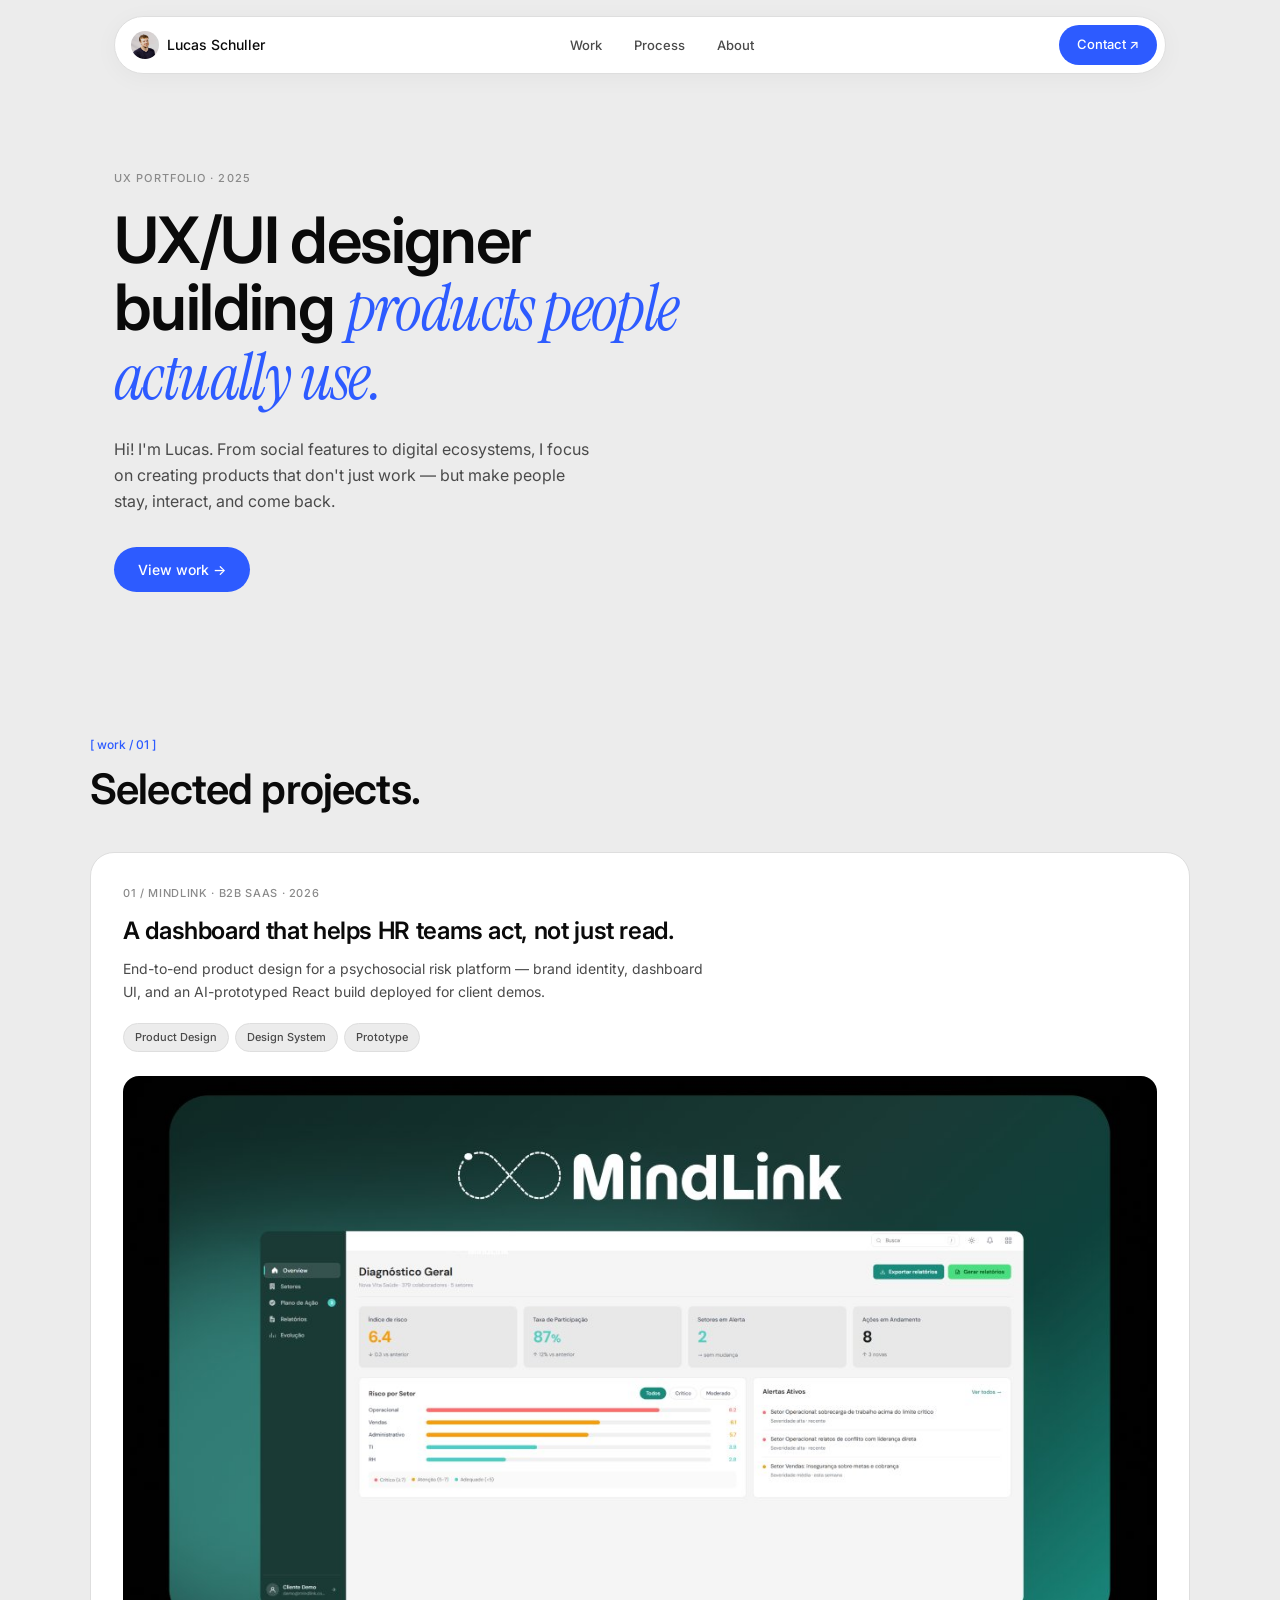
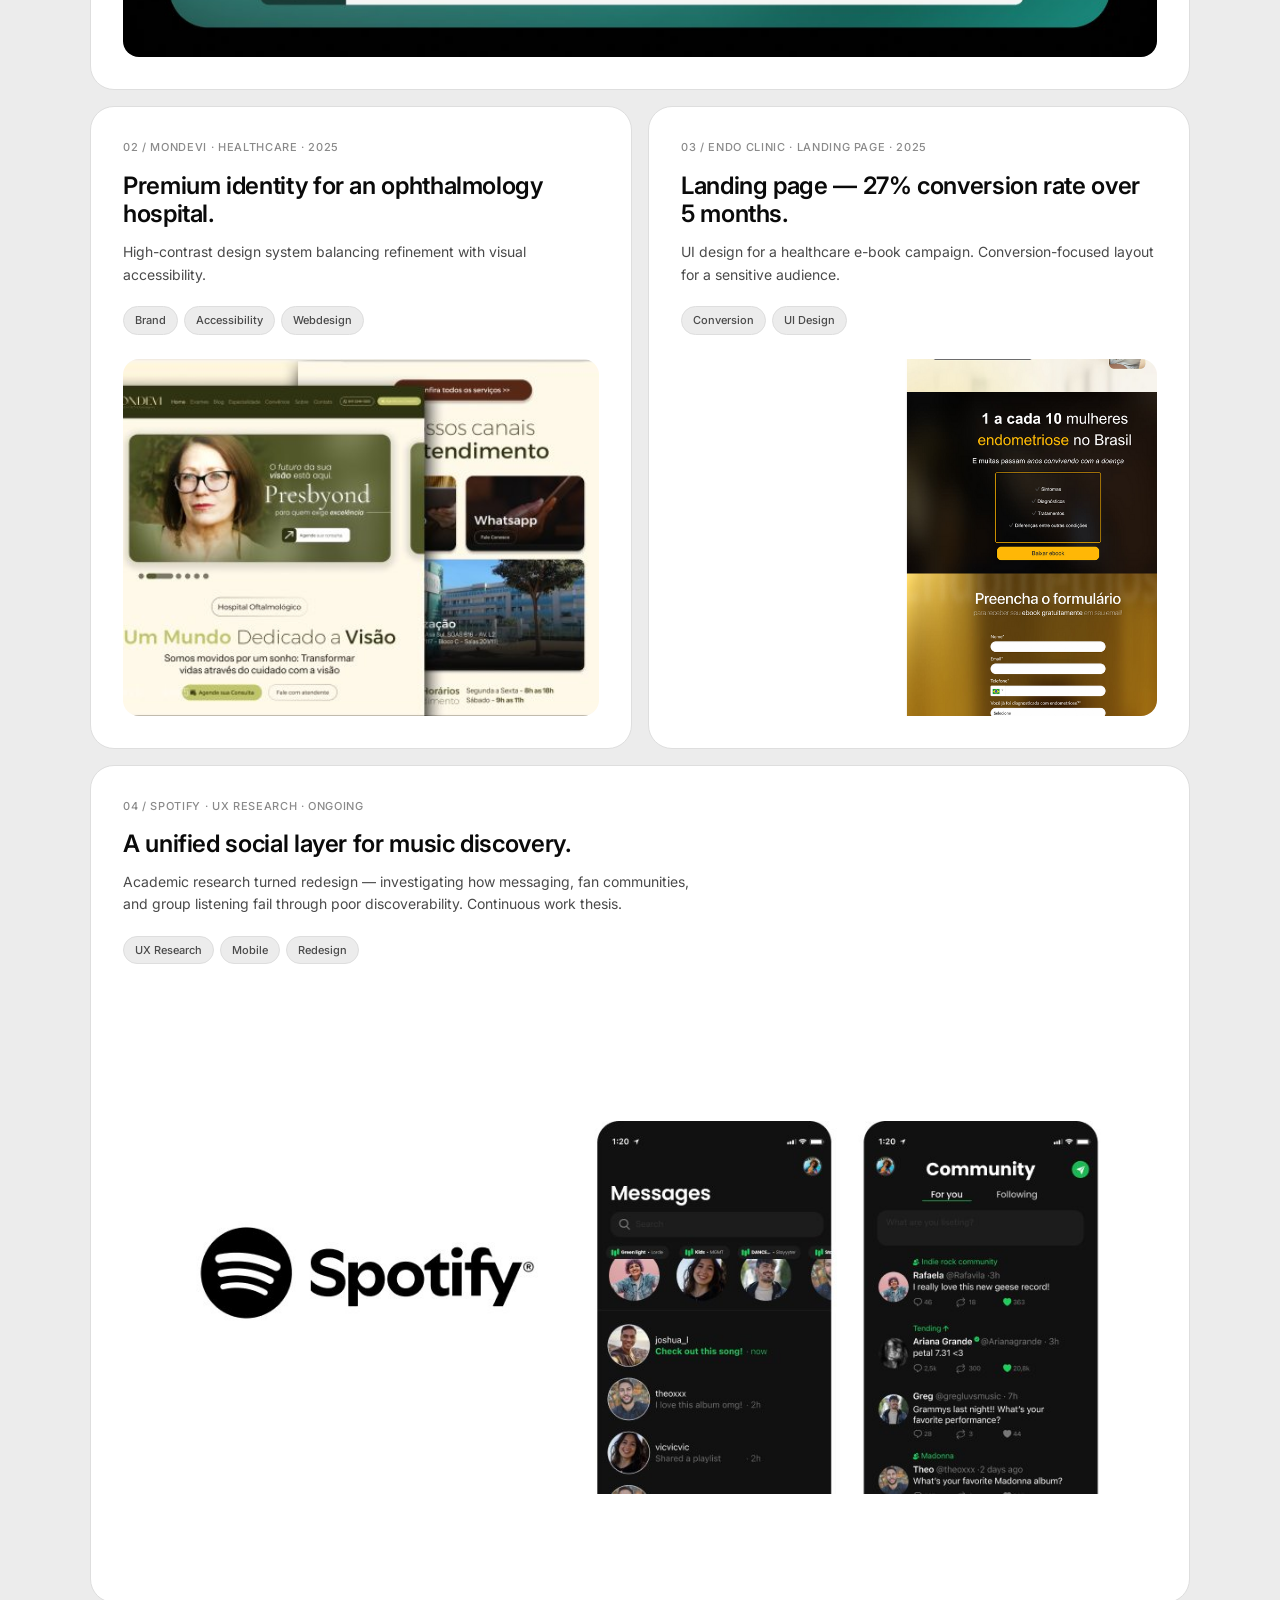
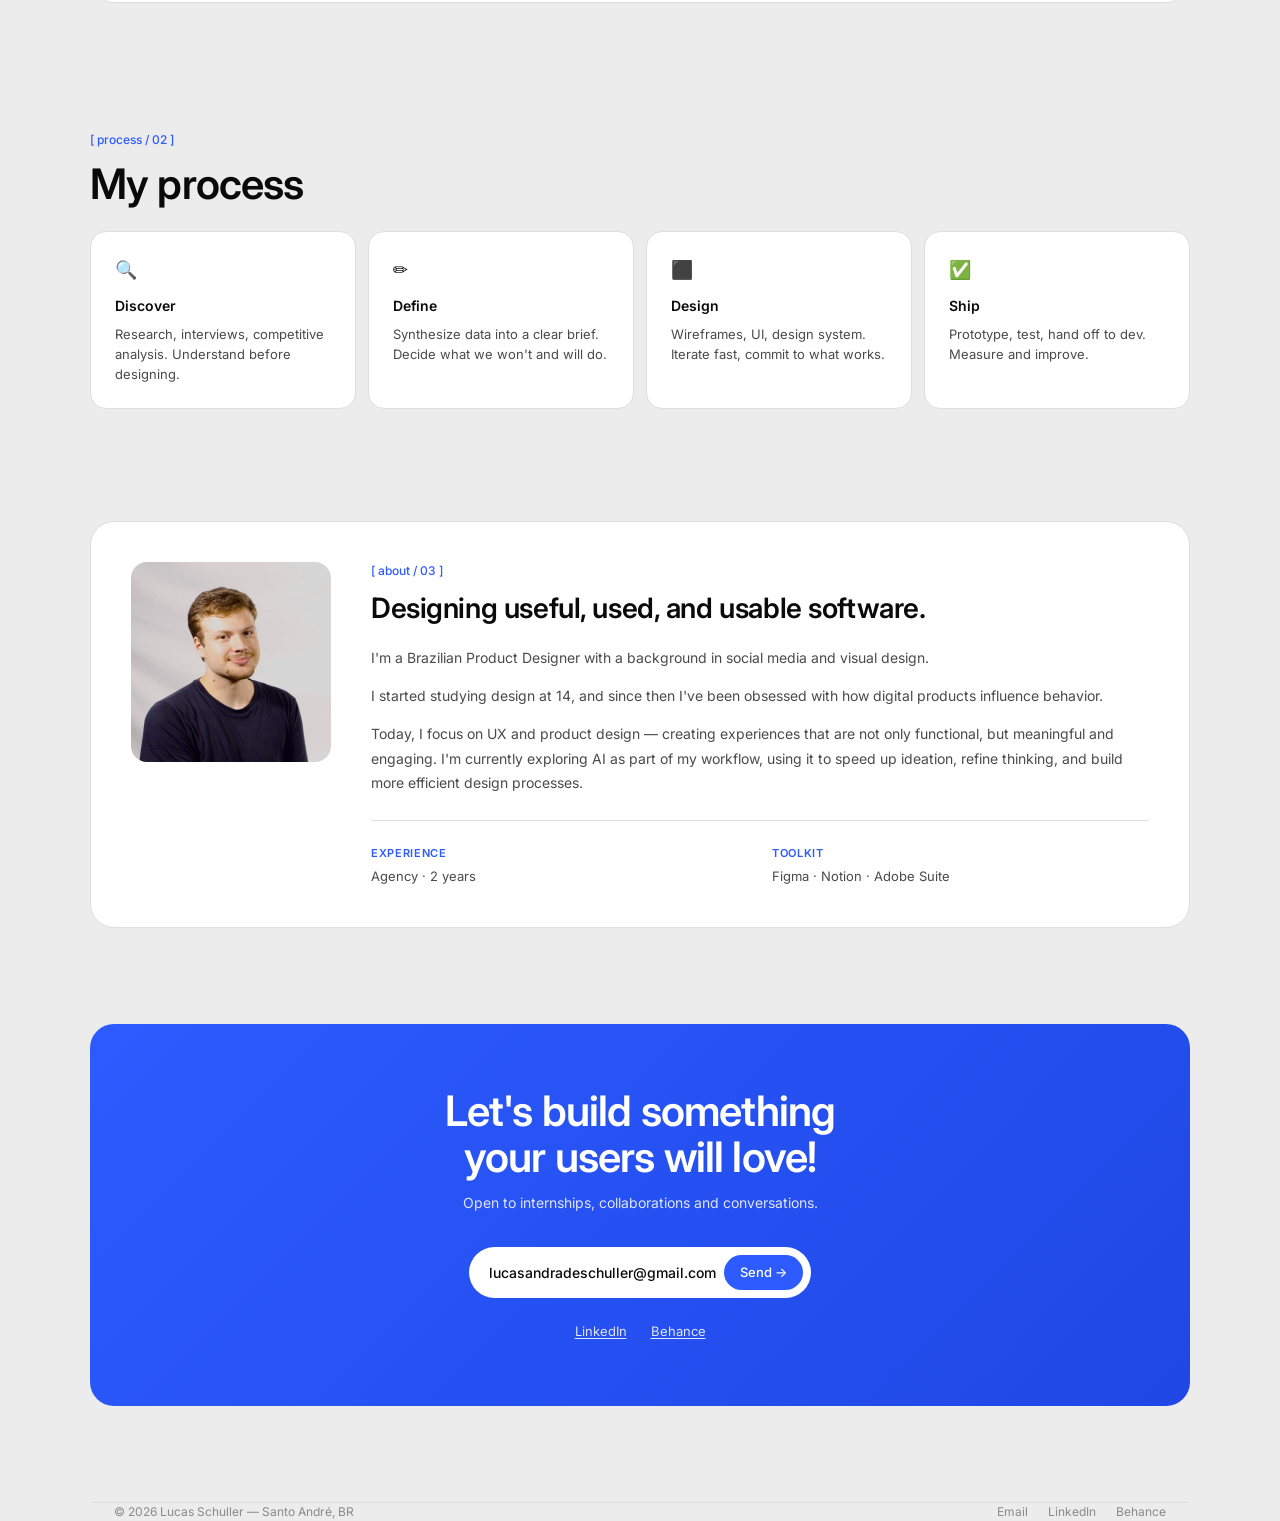
==== commit 859be40f: "Add files via upload" ====
--- a/index.html
+++ b/index.html
@@ -3,776 +3,117 @@
 <head>
 <meta charset="UTF-8">
 <meta name="viewport" content="width=device-width, initial-scale=1.0">
-<title>Lucas Schuller — UX/UI Designer</title>
-<link rel="preconnect" href="https://fonts.googleapis.com">
-<link rel="preconnect" href="https://fonts.gstatic.com" crossorigin>
-<link href="https://fonts.googleapis.com/css2?family=Inter:wght@300;400;500;600;700;800&family=Instrument+Serif:ital@0;1&display=swap" rel="stylesheet">
-<style>
-  *, *::before, *::after { margin: 0; padding: 0; box-sizing: border-box; }
+<title>Lucas Schuller — Portfolio</title>
+<link href="https://fonts.googleapis.com/css2?family=Inter:ital,wght@0,300;0,400;0,500;0,600;0,700;0,800;1,400&family=Instrument+Serif:ital@0;1&display=swap" rel="stylesheet">
+<link rel="stylesheet" href="case.css">
 
-  :root {
-    --bg: #ECECEC;
-    --bg-card: #F4F4F4;
-    --bg-elevated: #FFFFFF;
-    --ink: #0A0A0A;
-    --ink-mid: #4A4A4A;
-    --ink-light: #8A8A8A;
-    --ink-faint: #BCBCBC;
-    --border: #DEDEDE;
-    --accent: #2D5BFF;
-    --accent-hover: #1F47E5;
-    --sans: 'Inter', system-ui, sans-serif;
-    --serif: 'Instrument Serif', Georgia, serif;
-    --radius-sm: 8px;
-    --radius-md: 16px;
-    --radius-lg: 24px;
-  }
-
-  html { scroll-behavior: smooth; }
-  body {
-    background: var(--bg);
-    color: var(--ink);
-    font-family: var(--sans);
-    font-weight: 400;
-    font-size: 15px;
-    line-height: 1.5;
-    -webkit-font-smoothing: antialiased;
-  }
-
-  /* Container */
-  .container {
-    max-width: 1100px;
-    margin: 0 auto;
-    padding: 0 24px;
-  }
-
-  /* Nav */
-  nav {
-    position: sticky;
-    top: 16px;
-    z-index: 100;
-    margin: 16px auto 0;
-    max-width: 1100px;
-    padding: 0 24px;
-  }
-  .nav-inner {
-    background: var(--bg-elevated);
-    border: 1px solid var(--border);
-    border-radius: 100px;
-    padding: 8px 8px 8px 16px;
-    display: flex;
-    justify-content: space-between;
-    align-items: center;
-    box-shadow: 0 4px 24px rgba(0,0,0,0.04);
-  }
-  .nav-logo {
-    display: flex;
-    align-items: center;
-    gap: 8px;
-    font-weight: 500;
-    font-size: 14px;
-    text-decoration: none;
-    color: var(--ink);
-  }
-  .nav-avatar {
-    width: 28px;
-    height: 28px;
-    border-radius: 50%;
-    background: url('assets/lucas-photo.jpg') center/cover;
-  }
-  .nav-links {
-    display: flex;
-    gap: 4px;
-    list-style: none;
-  }
-  .nav-links a {
-    font-size: 13px;
-    font-weight: 500;
-    text-decoration: none;
-    color: var(--ink-mid);
-    padding: 8px 14px;
-    border-radius: 100px;
-    transition: all 0.15s;
-  }
-  .nav-links a:hover { color: var(--ink); background: var(--bg); }
-
-  .btn-contact {
-    background: var(--accent);
-    color: white;
-    font-size: 13px;
-    font-weight: 500;
-    padding: 10px 18px;
-    border-radius: 100px;
-    text-decoration: none;
-    transition: all 0.15s;
-    display: inline-flex;
-    align-items: center;
-    gap: 6px;
-  }
-  .btn-contact:hover { background: var(--accent-hover); }
-
-  /* Hero */
-  .hero {
-    padding: 6rem 0 5rem;
-    max-width: 720px;
-    margin: 0 auto;
-    text-align: left;
-  }
-
-  .hero-title {
-    font-size: clamp(40px, 6vw, 64px);
-    font-weight: 600;
-    line-height: 1.05;
-    letter-spacing: -0.025em;
-    margin-bottom: 1.5rem;
-  }
-  .hero-title-accent {
-    color: var(--accent);
-  }
-  .hero-title em {
-    font-family: var(--serif);
-    font-style: italic;
-    font-weight: 400;
-    color: var(--accent);
-  }
-
-  .hero-desc {
-    font-size: 16px;
-    color: var(--ink-mid);
-    line-height: 1.65;
-    max-width: 480px;
-    margin-bottom: 2rem;
-  }
-
-  .btn-primary {
-    background: var(--accent);
-    color: white;
-    font-size: 14px;
-    font-weight: 500;
-    padding: 12px 24px;
-    border-radius: 100px;
-    text-decoration: none;
-    display: inline-flex;
-    align-items: center;
-    gap: 8px;
-    transition: all 0.2s;
-  }
-  .btn-primary:hover { background: var(--accent-hover); transform: translateY(-1px); }
-
-  /* Section labels */
-  .section-label {
-    font-size: 12px;
-    font-weight: 500;
-    color: var(--accent);
-    margin-bottom: 0.75rem;
-    letter-spacing: -0.005em;
-  }
-
-  .section-title {
-    font-size: clamp(32px, 4vw, 44px);
-    font-weight: 600;
-    line-height: 1.05;
-    letter-spacing: -0.02em;
-    margin-bottom: 2.5rem;
-  }
-
-  /* Work */
-  #work { padding: 4rem 0; }
-
-  .work-grid {
-    display: grid;
-    gap: 16px;
-  }
-
-  .case-card {
-    background: var(--bg-elevated);
-    border-radius: var(--radius-lg);
-    padding: 2rem;
-    text-decoration: none;
-    color: inherit;
-    transition: all 0.3s cubic-bezier(0.23,1,0.32,1);
-    display: block;
-    position: relative;
-    overflow: hidden;
-    border: 1px solid var(--border);
-  }
-  .case-card:hover {
-    transform: translateY(-2px);
-    box-shadow: 0 12px 32px rgba(0,0,0,0.06);
-    border-color: var(--ink-faint);
-  }
-
-  .case-meta {
-    display: flex;
-    gap: 8px;
-    align-items: center;
-    font-size: 11px;
-    color: var(--ink-light);
-    text-transform: uppercase;
-    letter-spacing: 0.06em;
-    margin-bottom: 1rem;
-    font-weight: 500;
-  }
-  .case-meta-dot { color: var(--ink-faint); }
-
-  .case-title {
-    font-size: clamp(20px, 2.5vw, 26px);
-    font-weight: 600;
-    line-height: 1.2;
-    margin-bottom: 0.75rem;
-    letter-spacing: -0.015em;
-    max-width: 600px;
-  }
-
-  .case-desc {
-    font-size: 14px;
-    color: var(--ink-mid);
-    line-height: 1.6;
-    max-width: 580px;
-    margin-bottom: 1.25rem;
-  }
-
-  .case-tags {
-    display: flex;
-    gap: 6px;
-    flex-wrap: wrap;
-    margin-bottom: 1.5rem;
-  }
-  .case-tag {
-    font-size: 11px;
-    font-weight: 500;
-    color: var(--ink-mid);
-    background: var(--bg);
-    padding: 5px 11px;
-    border-radius: 100px;
-    border: 1px solid var(--border);
-  }
-
-  /* Case visual area */
-  .case-visual {
-    border-radius: var(--radius-md);
-    overflow: hidden;
-    aspect-ratio: 16/9;
-    position: relative;
-  }
-
-  /* MindLink case visual */
-  .case-visual.mindlink {
-    background: linear-gradient(135deg, #1A3A36, #0F2724);
-    display: flex;
-    align-items: flex-end;
-    justify-content: center;
-    padding: 2rem 2rem 0;
-  }
-  .mindlink-logo {
-    position: absolute;
-    top: 24px;
-    left: 50%;
-    transform: translateX(-50%);
-    font-family: var(--sans);
-    font-weight: 700;
-    font-size: 26px;
-    color: white;
-    display: flex;
-    align-items: center;
-    gap: 10px;
-  }
-  .mindlink-logo svg {
-    width: 38px;
-    height: 22px;
-  }
-  .case-visual.mindlink img {
-    width: 88%;
-    border-radius: 8px 8px 0 0;
-    box-shadow: 0 -8px 32px rgba(0,0,0,0.3);
-  }
-
-  /* Mondevi / Endo two-col */
-  .case-grid-2 {
-    display: grid;
-    grid-template-columns: 1fr 1fr;
-    gap: 16px;
-  }
-  @media (max-width: 720px) {
-    .case-grid-2 { grid-template-columns: 1fr; }
-  }
-
-  .case-card.compact .case-visual {
-    aspect-ratio: 4/3;
-    margin-top: auto;
-  }
-  .case-card.compact {
-    display: flex;
-    flex-direction: column;
-  }
-
-  /* Mondevi visual placeholder */
-  .case-visual.mondevi {
-    background: linear-gradient(135deg, #2A2520, #4A3F35);
-    display: flex;
-    align-items: center;
-    justify-content: center;
-    color: white;
-    font-family: var(--serif);
-    font-size: 32px;
-    font-style: italic;
-  }
-
-  /* Endo visual */
-  .case-visual.endo {
-    background: linear-gradient(135deg, #1F1A14, #3D2D1F);
-    display: flex;
-    align-items: center;
-    justify-content: center;
-    overflow: hidden;
-  }
-  .case-visual.endo video, .case-visual.endo img {
-    width: 100%;
-    height: 100%;
-    object-fit: cover;
-  }
-
-  /* Spotify visual */
-  .case-visual.spotify {
-    background: #050505;
-    display: flex;
-    align-items: center;
-    justify-content: center;
-    position: relative;
-    overflow: hidden;
-  }
-  .spotify-pulse {
-    width: 64px;
-    height: 64px;
-    background: var(--accent);
-    border-radius: 50%;
-    position: relative;
-    display: flex;
-    align-items: center;
-    justify-content: center;
-    color: white;
-  }
-  .spotify-pulse::before, .spotify-pulse::after {
-    content: '';
-    position: absolute;
-    inset: 0;
-    border-radius: 50%;
-    border: 1.5px solid var(--accent);
-    animation: pulse 3s ease-out infinite;
-    opacity: 0;
-  }
-  .spotify-pulse::after { animation-delay: 1.5s; }
-  @keyframes pulse {
-    0% { transform: scale(1); opacity: 0.6; }
-    100% { transform: scale(5); opacity: 0; }
-  }
-  .spotify-label {
-    position: absolute;
-    bottom: 16px;
-    left: 16px;
-    font-size: 10px;
-    color: rgba(255,255,255,0.4);
-    letter-spacing: 0.1em;
-    font-weight: 500;
-  }
-
-  /* Process */
-  #process { padding: 4rem 0; }
-  .process-grid {
-    display: grid;
-    grid-template-columns: repeat(4, 1fr);
-    gap: 12px;
-  }
-  @media (max-width: 720px) {
-    .process-grid { grid-template-columns: repeat(2, 1fr); }
-  }
-  .process-step {
-    background: var(--bg-elevated);
-    border: 1px solid var(--border);
-    border-radius: var(--radius-md);
-    padding: 1.5rem;
-  }
-  .process-icon {
-    width: 32px;
-    height: 32px;
-    border-radius: 8px;
-    background: var(--bg);
-    display: flex;
-    align-items: center;
-    justify-content: center;
-    margin-bottom: 1rem;
-    color: var(--accent);
-  }
-  .process-name {
-    font-size: 14px;
-    font-weight: 600;
-    margin-bottom: 0.5rem;
-  }
-  .process-desc {
-    font-size: 13px;
-    color: var(--ink-mid);
-    line-height: 1.5;
-  }
-
-  /* About */
-  #about { padding: 4rem 0; }
-  .about-card {
-    background: var(--bg-elevated);
-    border: 1px solid var(--border);
-    border-radius: var(--radius-lg);
-    padding: 2.5rem;
-    display: grid;
-    grid-template-columns: 200px 1fr;
-    gap: 2.5rem;
-    align-items: start;
-  }
-  @media (max-width: 720px) {
-    .about-card { grid-template-columns: 1fr; }
-  }
-
-  .about-photo {
-    width: 100%;
-    aspect-ratio: 1;
-    border-radius: var(--radius-md);
-    object-fit: cover;
-  }
-
-  .about-heading {
-    font-size: clamp(24px, 3vw, 30px);
-    font-weight: 600;
-    line-height: 1.2;
-    letter-spacing: -0.015em;
-    margin-bottom: 1.25rem;
-  }
-
-  .about-text {
-    font-size: 14px;
-    color: var(--ink-mid);
-    line-height: 1.7;
-    margin-bottom: 1rem;
-  }
-
-  .about-meta {
-    display: grid;
-    grid-template-columns: 1fr 1fr;
-    gap: 1.5rem;
-    margin-top: 1.5rem;
-    padding-top: 1.5rem;
-    border-top: 1px solid var(--border);
-  }
-  .about-meta-label {
-    font-size: 11px;
-    font-weight: 600;
-    color: var(--accent);
-    text-transform: uppercase;
-    letter-spacing: 0.06em;
-    margin-bottom: 0.5rem;
-  }
-  .about-meta-value {
-    font-size: 13px;
-    color: var(--ink-mid);
-  }
-
-  /* Contact */
-  #contact { padding: 4rem 0 6rem; }
-  .contact-card {
-    background: linear-gradient(135deg, #2D5BFF, #1F47E5);
-    border-radius: var(--radius-lg);
-    padding: 4rem 2rem;
-    text-align: center;
-    color: white;
-  }
-  .contact-heading {
-    font-size: clamp(32px, 4vw, 44px);
-    font-weight: 600;
-    line-height: 1.1;
-    letter-spacing: -0.02em;
-    margin-bottom: 0.75rem;
-  }
-  .contact-sub {
-    font-size: 14px;
-    opacity: 0.85;
-    margin-bottom: 2rem;
-    max-width: 460px;
-    margin-left: auto;
-    margin-right: auto;
-    line-height: 1.6;
-  }
-  .contact-email-row {
-    display: inline-flex;
-    align-items: center;
-    gap: 8px;
-    background: white;
-    padding: 8px 8px 8px 20px;
-    border-radius: 100px;
-    margin-bottom: 1.5rem;
-  }
-  .contact-email-row span {
-    color: var(--ink);
-    font-size: 14px;
-    font-weight: 500;
-  }
-  .contact-email-row a {
-    background: var(--accent);
-    color: white;
-    padding: 8px 16px;
-    border-radius: 100px;
-    font-size: 13px;
-    font-weight: 500;
-    text-decoration: none;
-    transition: background 0.15s;
-  }
-  .contact-email-row a:hover { background: #0A2BAA; }
-  .contact-links {
-    display: flex;
-    gap: 1.5rem;
-    justify-content: center;
-  }
-  .contact-link {
-    font-size: 13px;
-    color: rgba(255,255,255,0.85);
-    text-decoration: underline;
-    text-underline-offset: 2px;
-    transition: color 0.15s;
-  }
-  .contact-link:hover { color: white; }
-
-  /* Footer */
-  footer {
-    padding: 1.5rem 0 2rem;
-    border-top: 1px solid var(--border);
-    display: flex;
-    justify-content: space-between;
-    align-items: center;
-    font-size: 12px;
-    color: var(--ink-light);
-  }
-  .footer-links {
-    display: flex;
-    gap: 1.25rem;
-  }
-  .footer-links a {
-    color: var(--ink-light);
-    text-decoration: none;
-    transition: color 0.15s;
-  }
-  .footer-links a:hover { color: var(--ink); }
-
-  /* Reveal */
-  .reveal {
-    opacity: 0;
-    transform: translateY(20px);
-    transition: opacity 0.7s cubic-bezier(0.23,1,0.32,1), transform 0.7s cubic-bezier(0.23,1,0.32,1);
-  }
-  .reveal.visible { opacity: 1; transform: translateY(0); }
-
-  /* External link arrow */
-  .arrow {
-    display: inline-block;
-    transition: transform 0.2s;
-  }
-  .case-card:hover .arrow { transform: translate(2px, -2px); }
-</style>
 </head>
 <body>
 
-<nav>
+<div class="nav-wrap" id="nav-bar">
   <div class="nav-inner">
-    <a href="#" class="nav-logo">
+    <a href="index.html" class="nav-logo">
       <div class="nav-avatar"></div>
       Lucas Schuller
     </a>
     <ul class="nav-links">
-      <li><a href="#work">Work</a></li>
-      <li><a href="#process">Process</a></li>
-      <li><a href="#about">About</a></li>
+      <li><a href="index.html#work">Work</a></li>
+      <li><a href="index.html#process">Process</a></li>
+      <li><a href="index.html#about">About</a></li>
     </ul>
-    <a href="mailto:lucasandradeschuller@gmail.com" class="btn-contact">Contact ↗</a>
+    <a href="mailto:lucasandradeschuller@gmail.com" class="btn-cta">Contact ↗</a>
   </div>
-</nav>
+</div>
 
-<!-- Hero -->
-<section class="hero container">
-  <h1 class="hero-title">UX/UI designer<br>building <em>products people<br>actually use.</em></h1>
-  <p class="hero-desc">Hi! I'm Lucas. From social features to digital ecosystems, I focus on creating products that don't just work but make people stay, interact, and come back.</p>
-  <a href="#work" class="btn-primary">View work →</a>
-</section>
+<div class="container">
+  <div class="hero">
+    <p class="hero-eyebrow">UX Portfolio · 2025</p>
+    <h1 class="hero-title">UX/UI designer<br>building <em>products people<br>actually use.</em></h1>
+    <p class="hero-desc">Hi! I'm Lucas. From social features to digital ecosystems, I focus on creating products that don't just work — but make people stay, interact, and come back.</p>
+    <a href="#work" class="btn-primary">View work →</a>
+  </div>
+</div>
 
-<!-- Work -->
-<section id="work" class="container">
-  <p class="section-label">[ work / 01 ]</p>
-  <h2 class="section-title">Selected projects.</h2>
-
+<div class="container" id="work">
+  <p class="s-label">[ work / 01 ]</p>
+  <h2 class="s-title">Selected projects.</h2>
   <div class="work-grid">
-
-    <!-- MindLink (full width) -->
-    <a href="case-mindlink.html" class="case-card reveal">
-      <div class="case-meta">
-        <span>01 / MindLink</span>
-        <span class="case-meta-dot">·</span>
-        <span>B2B SaaS</span>
-        <span class="case-meta-dot">·</span>
-        <span>2026</span>
-      </div>
-      <h3 class="case-title">A dashboard that helps HR teams act, not just read.</h3>
-      <p class="case-desc">End-to-end product design for a psychosocial risk platform — brand identity, dashboard UI, and an AI-prototyped React build deployed for client demos.</p>
-      <div class="case-tags">
-        <span class="case-tag">Product Design</span>
-        <span class="case-tag">Design System</span>
-        <span class="case-tag">Prototype</span>
-      </div>
-      <div class="case-visual" style="background:#0A2E2A;">
-        <img src="assets/mindlink-cover.png" alt="MindLink Dashboard" style="width:100%;display:block;border-radius:var(--radius-md);">
-      </div>
+    <a href="case-mindlink.html" class="card">
+      <p class="card-meta">01 / MindLink · B2B SaaS · 2026</p>
+      <h3 class="card-title">A dashboard that helps HR teams act, not just read.</h3>
+      <p class="card-desc">End-to-end product design for a psychosocial risk platform — brand identity, dashboard UI, and an AI-prototyped React build deployed for client demos.</p>
+      <div class="tags"><span class="tag">Product Design</span><span class="tag">Design System</span><span class="tag">Prototype</span></div>
+      <div class="visual"><img src="assets/mindlink-cover.png" alt="MindLink"></div>
     </a>
-
-    <!-- Mondevi + Endo (2 cols) -->
-    <div class="case-grid-2">
-      <a href="case-mondevi.html" class="case-card compact reveal">
-        <div class="case-meta">
-          <span>02 / Mondevi</span>
-          <span class="case-meta-dot">·</span>
-          <span>Healthcare</span>
-          <span class="case-meta-dot">·</span>
-          <span>2025</span>
-        </div>
-        <h3 class="case-title">Premium identity for an ophthalmology hospital.</h3>
-        <p class="case-desc">High-contrast design system that balances refinement with visual accessibility.</p>
-        <div class="case-tags">
-          <span class="case-tag">Brand</span>
-          <span class="case-tag">Accessibility</span>
-          <span class="case-tag">Webdesign</span>
-        </div>
-        <div class="case-visual" style="background:#2A2520; overflow:hidden;">
-          <img src="assets/mondevi-cover.png" alt="Mondevi" style="width:100%;display:block;object-fit:cover;height:100%;">
-        </div>
+    <div class="grid2">
+      <a href="case-mondevi.html" class="card compact">
+        <p class="card-meta">02 / Mondevi · Healthcare · 2025</p>
+        <h3 class="card-title">Premium identity for an ophthalmology hospital.</h3>
+        <p class="card-desc">High-contrast design system balancing refinement with visual accessibility.</p>
+        <div class="tags"><span class="tag">Brand</span><span class="tag">Accessibility</span><span class="tag">Webdesign</span></div>
+        <div class="visual"><img src="assets/mondevi-cover.png" alt="Mondevi"></div>
       </a>
-
-      <a href="case-endometriose.html" class="case-card compact reveal">
-        <div class="case-meta">
-          <span>03 / Endo Clinic</span>
-          <span class="case-meta-dot">·</span>
-          <span>Landing Page</span>
-          <span class="case-meta-dot">·</span>
-          <span>2025</span>
-        </div>
-        <h3 class="case-title">Held a 27% conversion across 5 months of paid traffic.</h3>
-        <p class="case-desc">Conversion-focused landing page for a sensitive healthcare e-book.</p>
-        <div class="case-tags">
-          <span class="case-tag">Conversion</span>
-          <span class="case-tag">UI Design</span>
-        </div>
-        <div class="case-visual endo">
-          <video autoplay muted loop playsinline>
-            <source src="assets/endo-video.mp4" type="video/mp4">
-          </video>
-        </div>
+      <a href="case-endometriose.html" class="card compact">
+        <p class="card-meta">03 / Endo Clinic · Landing Page · 2025</p>
+        <h3 class="card-title">Landing page — 27% conversion rate over 5 months.</h3>
+        <p class="card-desc">UI design for a healthcare e-book campaign. Conversion-focused layout for a sensitive audience.</p>
+        <div class="tags"><span class="tag">Conversion</span><span class="tag">UI Design</span></div>
+        <div class="visual"><img src="assets/endo-lp-clean.png" alt="Endo Clinic"></div>
       </a>
     </div>
+    <a href="case-spotify.html" class="card">
+      <p class="card-meta">04 / Spotify · UX Research · Ongoing</p>
+      <h3 class="card-title">A unified social layer for music discovery.</h3>
+      <p class="card-desc">Academic research turned redesign — investigating how messaging, fan communities, and group listening fail through poor discoverability. Continuous work thesis.</p>
+      <div class="tags"><span class="tag">UX Research</span><span class="tag">Mobile</span><span class="tag">Redesign</span></div>
+      <div class="visual"><img src="assets/spotify-hero.png" alt="Spotify" style="object-fit:contain;background:#fff;padding:1rem;"></div>
+    </a>
+  </div>
+</div>
 
-    <!-- Spotify (full width) -->
-    <a href="case-spotify.html" class="case-card reveal">
-      <div class="case-meta">
-        <span>04 / Spotify</span>
-        <span class="case-meta-dot">·</span>
-        <span>UX Research</span>
-        <span class="case-meta-dot">·</span>
-        <span>Ongoing</span>
-      </div>
-      <h3 class="case-title">A unified social layer for music discovery.</h3>
-      <p class="case-desc">Academic research turned redesign — we are investigating how messaging, fan communities, and group listening fail through poor discoverability. Continuous work thesis.</p>
-      <div class="case-tags">
-        <span class="case-tag">UX Research</span>
-        <span class="case-tag">Mobile</span>
-        <span class="case-tag">Redesign</span>
-      </div>
-      <div class="case-visual" style="background:#050505; overflow:hidden;">
-        <img src="assets/spotify-cover.png" alt="Spotify Social Layer" style="width:100%;display:block;">
-      </div>
-    </a>
+<div class="container" id="process" style="padding:4rem 0">
+  <p class="s-label">[ process / 02 ]</p>
+  <h2 class="s-title" style="margin-bottom:1.5rem">My process</h2>
+  <div class="proc-grid">
+    <div class="proc-step"><p class="proc-icon">🔍</p><p class="proc-name">Discover</p><p class="proc-desc">Research, interviews, competitive analysis. Understand before designing.</p></div>
+    <div class="proc-step"><p class="proc-icon">✏️</p><p class="proc-name">Define</p><p class="proc-desc">Synthesize data into a clear brief. Decide what we won't and will do.</p></div>
+    <div class="proc-step"><p class="proc-icon">⬛</p><p class="proc-name">Design</p><p class="proc-desc">Wireframes, UI, design system. Iterate fast, commit to what works.</p></div>
+    <div class="proc-step"><p class="proc-icon">✅</p><p class="proc-name">Ship</p><p class="proc-desc">Prototype, test, hand off to dev. Measure and improve.</p></div>
+  </div>
+</div>
 
-  </div>
-</section>
-
-<!-- Process -->
-<section id="process" class="container">
-  <p class="section-label">[ process / 02 ]</p>
-  <h2 class="section-title">My process</h2>
-  <div class="process-grid">
-    <div class="process-step">
-      <div class="process-icon">
-        <svg width="16" height="16" viewBox="0 0 24 24" fill="none" stroke="currentColor" stroke-width="2" stroke-linecap="round" stroke-linejoin="round"><circle cx="11" cy="11" r="8"/><path d="m21 21-4.3-4.3"/></svg>
-      </div>
-      <p class="process-name">Discover</p>
-      <p class="process-desc">Research, interviews, competitive analysis. Understand before designing.</p>
-    </div>
-    <div class="process-step">
-      <div class="process-icon">
-        <svg width="16" height="16" viewBox="0 0 24 24" fill="none" stroke="currentColor" stroke-width="2" stroke-linecap="round" stroke-linejoin="round"><path d="M3 6h18M3 12h18M3 18h12"/></svg>
-      </div>
-      <p class="process-name">Define</p>
-      <p class="process-desc">Synthesize data into a clear brief. Decide what we won't and will do.</p>
-    </div>
-    <div class="process-step">
-      <div class="process-icon">
-        <svg width="16" height="16" viewBox="0 0 24 24" fill="none" stroke="currentColor" stroke-width="2" stroke-linecap="round" stroke-linejoin="round"><rect x="3" y="3" width="18" height="18" rx="2"/><path d="M3 9h18M9 21V9"/></svg>
-      </div>
-      <p class="process-name">Design</p>
-      <p class="process-desc">Wireframes, UI, design system. Iterate fast, commit to what works.</p>
-    </div>
-    <div class="process-step">
-      <div class="process-icon">
-        <svg width="16" height="16" viewBox="0 0 24 24" fill="none" stroke="currentColor" stroke-width="2" stroke-linecap="round" stroke-linejoin="round"><polyline points="20 6 9 17 4 12"/></svg>
-      </div>
-      <p class="process-name">Ship</p>
-      <p class="process-desc">Prototype, test, hand off to dev. Measure and improve.</p>
-    </div>
-  </div>
-</section>
-
-<!-- About -->
-<section id="about" class="container">
-  <div class="about-card">
-    <img src="assets/lucas-photo.jpg" alt="Lucas Schuller" class="about-photo reveal">
-    <div class="reveal">
-      <p class="section-label">[ about / 03 ]</p>
-      <h2 class="about-heading">Designing useful, used, and usable software.</h2>
+<div class="container" id="about" style="padding:3rem 0">
+  <div class="about-wrap">
+    <img class="about-photo" src="assets/lucas-photo.jpg" alt="Lucas Schuller">
+    <div>
+      <p class="s-label">[ about / 03 ]</p>
+      <h2 class="about-h">Designing useful, used, and usable software.</h2>
       <p class="about-text">I'm a Brazilian Product Designer with a background in social media and visual design.</p>
       <p class="about-text">I started studying design at 14, and since then I've been obsessed with how digital products influence behavior.</p>
-      <p class="about-text">Today, I focus on UX and product design creating experiences that are not only functional, but meaningful and engaging. I'm currently exploring AI as part of my workflow using it to speed up ideation, refine thinking, and build more efficient design processes.</p>
+      <p class="about-text">Today, I focus on UX and product design — creating experiences that are not only functional, but meaningful and engaging. I'm currently exploring AI as part of my workflow, using it to speed up ideation, refine thinking, and build more efficient design processes.</p>
       <div class="about-meta">
-        <div>
-          <p class="about-meta-label">Experience</p>
-          <p class="about-meta-value">Agency · 2 years</p>
-        </div>
-        <div>
-          <p class="about-meta-label">Toolkit</p>
-          <p class="about-meta-value">Figma · Notion · Adobe Suite</p>
-        </div>
+        <div><p class="meta-label">Experience</p><p class="meta-val">Agency · 2 years</p></div>
+        <div><p class="meta-label">Toolkit</p><p class="meta-val">Figma · Notion · Adobe Suite</p></div>
       </div>
     </div>
   </div>
-</section>
+</div>
 
-<!-- Contact -->
-<section id="contact" class="container">
+<div class="container" style="padding:3rem 0 6rem">
   <div class="contact-card">
-    <h2 class="contact-heading">Let's build something<br>your users will love!</h2>
-    <p class="contact-sub">Internships, contract work, or full time. Ping me with the problem you're solving — I'll get back within 24 hours.</p>
-    <div class="contact-email-row">
-      <span>lucasandradeschuller@gmail.com</span>
-      <a href="mailto:lucasandradeschuller@gmail.com">Send →</a>
-    </div>
-    <div class="contact-links">
-      <a href="https://www.linkedin.com/in/lucas-andrade-schuller-6a0051228/" target="_blank" class="contact-link">LinkedIn</a>
-      <a href="https://www.behance.net/lucasschuller" target="_blank" class="contact-link">Behance</a>
+    <h2 class="contact-h">Let's build something<br>your users will love!</h2>
+    <p class="contact-sub">Open to internships, collaborations and conversations.</p>
+    <div class="email-row"><span>lucasandradeschuller@gmail.com</span><a href="mailto:lucasandradeschuller@gmail.com">Send →</a></div>
+    <div class="c-links">
+      <a href="https://www.linkedin.com/in/lucas-andrade-schuller-6a0051228/" target="_blank" class="c-link">LinkedIn</a>
+      <a href="https://www.behance.net/lucasschuller" target="_blank" class="c-link">Behance</a>
     </div>
   </div>
-</section>
+</div>
 
 <footer class="container">
   <span>© 2026 Lucas Schuller — Santo André, BR</span>
-  <div class="footer-links">
+  <div class="f-links">
     <a href="mailto:lucasandradeschuller@gmail.com">Email</a>
     <a href="https://www.linkedin.com/in/lucas-andrade-schuller-6a0051228/" target="_blank">LinkedIn</a>
     <a href="https://www.behance.net/lucasschuller" target="_blank">Behance</a>
@@ -780,16 +121,8 @@
 </footer>
 
 <script>
-  const reveals = document.querySelectorAll('.reveal');
-  const observer = new IntersectionObserver(entries => {
-    entries.forEach(e => {
-      if (e.isIntersecting) {
-        e.target.classList.add('visible');
-        observer.unobserve(e.target);
-      }
-    });
-  }, { threshold: 0.1 });
-  reveals.forEach(el => observer.observe(el));
+window.addEventListener('scroll', () => {
+  document.getElementById('nav-bar').classList.toggle('scrolled', window.scrollY > 40);
+});
 </script>
-</body>
-</html>
+</body></html>
--- a/case.css
+++ b/case.css
@@ -0,0 +1,129 @@
+
+*, *::before, *::after { margin: 0; padding: 0; box-sizing: border-box; }
+:root {
+  --bg: #ECECEC; --bg-card: #E4E4E4; --bg-elevated: #FFFFFF;
+  --ink: #0A0A0A; --ink-mid: #4A4A4A; --ink-light: #8A8A8A; --ink-faint: #BCBCBC;
+  --border: #DEDEDE; --accent: #2D5BFF; --accent-h: #1F47E5;
+  --sans: 'Inter', system-ui, sans-serif; --serif: 'Instrument Serif', Georgia, serif;
+  --r-sm: 8px; --r-md: 16px; --r-lg: 24px;
+}
+html { scroll-behavior: smooth; }
+body { background: var(--bg); color: var(--ink); font-family: var(--sans); font-size: 15px; line-height: 1.5; -webkit-font-smoothing: antialiased; }
+.container { max-width: 1100px; margin: 0 auto; padding: 0 24px; }
+.narrow { max-width: 720px; margin: 0 auto; padding: 0 24px; }
+
+/* NAV */
+.nav-wrap { position: sticky; top: 16px; z-index: 100; max-width: 1100px; margin: 16px auto 0; padding: 0 24px; }
+.nav-inner { background: #fff; border: 1px solid var(--border); border-radius: 100px; padding: 8px 8px 8px 16px; display: flex; justify-content: space-between; align-items: center; box-shadow: 0 4px 24px rgba(0,0,0,.04); }
+.nav-logo { display: flex; align-items: center; gap: 8px; font-weight: 500; font-size: 14px; text-decoration: none; color: var(--ink); font-family: var(--sans); }
+.nav-avatar { width: 28px; height: 28px; border-radius: 50%; background: url('assets/lucas-photo.jpg') center/cover; flex-shrink: 0; }
+.nav-links { display: flex; gap: 4px; list-style: none; }
+.nav-links a { font-size: 13px; font-weight: 500; color: var(--ink-mid); padding: 8px 14px; border-radius: 100px; background: none; text-decoration: none; transition: all .15s; }
+.nav-links a:hover { color: var(--ink); background: var(--bg); }
+.btn-cta { background: var(--accent); color: #fff; font-size: 13px; font-weight: 500; padding: 10px 18px; border-radius: 100px; border: none; cursor: pointer; font-family: var(--sans); transition: all .15s; text-decoration: none; display: inline-block; }
+.btn-cta:hover { background: var(--accent-h); }
+
+/* HERO (index only) */
+.hero { padding: 6rem 0 5rem; max-width: 720px; }
+.hero-eyebrow { font-size: 11px; font-weight: 500; letter-spacing: .1em; text-transform: uppercase; color: var(--ink-light); margin-bottom: 1.25rem; }
+.hero-title { font-size: clamp(40px,6vw,64px); font-weight: 600; line-height: 1.05; letter-spacing: -.025em; margin-bottom: 1.5rem; }
+.hero-title em { font-family: var(--serif); font-style: italic; font-weight: 400; color: var(--accent); }
+.hero-desc { font-size: 16px; color: var(--ink-mid); line-height: 1.65; max-width: 480px; margin-bottom: 2rem; }
+.btn-primary { background: var(--accent); color: #fff; font-size: 14px; font-weight: 500; padding: 12px 24px; border-radius: 100px; border: none; cursor: pointer; font-family: var(--sans); display: inline-flex; align-items: center; gap: 8px; transition: all .2s; text-decoration: none; }
+.btn-primary:hover { background: var(--accent-h); transform: translateY(-1px); }
+
+/* SECTION LABELS */
+.s-label { font-size: 12px; font-weight: 500; color: var(--accent); margin-bottom: .75rem; }
+.s-title { font-size: clamp(28px,4vw,42px); font-weight: 600; line-height: 1.1; letter-spacing: -.02em; margin-bottom: 2.5rem; }
+
+/* WORK GRID */
+#work { padding: 4rem 0; }
+.work-grid { display: grid; gap: 16px; }
+.card { background: #fff; border-radius: var(--r-lg); padding: 2rem; text-decoration: none; color: inherit; border: 1px solid var(--border); cursor: pointer; transition: all .3s cubic-bezier(.23,1,.32,1); display: block; }
+.card:hover { transform: translateY(-2px); box-shadow: 0 12px 32px rgba(0,0,0,.06); border-color: var(--ink-faint); }
+.card-meta { font-size: 11px; color: var(--ink-light); text-transform: uppercase; letter-spacing: .06em; margin-bottom: 1rem; font-weight: 500; }
+.card-title { font-size: clamp(18px,2.5vw,24px); font-weight: 600; line-height: 1.2; margin-bottom: .75rem; letter-spacing: -.015em; max-width: 600px; }
+.card-desc { font-size: 14px; color: var(--ink-mid); line-height: 1.6; max-width: 580px; margin-bottom: 1.25rem; }
+.tags { display: flex; gap: 6px; flex-wrap: wrap; margin-bottom: 1.5rem; }
+.tag { font-size: 11px; font-weight: 500; color: var(--ink-mid); background: var(--bg); padding: 5px 11px; border-radius: 100px; border: 1px solid var(--border); }
+.visual { border-radius: var(--r-md); overflow: hidden; aspect-ratio: 16/9; background: var(--bg-card); }
+.visual img { width: 100%; height: 100%; display: block; object-fit: cover; }
+.grid2 { display: grid; grid-template-columns: 1fr 1fr; gap: 16px; }
+.card.compact { display: flex; flex-direction: column; }
+.card.compact .visual { margin-top: auto; aspect-ratio: 4/3; }
+
+/* PROCESS */
+#process { padding: 4rem 0; }
+.proc-grid { display: grid; grid-template-columns: repeat(4,1fr); gap: 12px; }
+.proc-step { background: #fff; border: 1px solid var(--border); border-radius: var(--r-md); padding: 1.5rem; }
+.proc-icon { font-size: 18px; margin-bottom: .75rem; }
+.proc-name { font-size: 14px; font-weight: 600; margin-bottom: .5rem; }
+.proc-desc { font-size: 13px; color: var(--ink-mid); line-height: 1.55; }
+
+/* ABOUT */
+#about { padding: 4rem 0; }
+.about-wrap { background: #fff; border: 1px solid var(--border); border-radius: var(--r-lg); padding: 2.5rem; display: grid; grid-template-columns: 200px 1fr; gap: 2.5rem; align-items: start; }
+.about-photo { width: 100%; aspect-ratio: 1; border-radius: var(--r-md); object-fit: cover; }
+.about-h { font-size: clamp(22px,3vw,28px); font-weight: 600; line-height: 1.2; letter-spacing: -.015em; margin-bottom: 1.25rem; }
+.about-text { font-size: 14px; color: var(--ink-mid); line-height: 1.75; margin-bottom: .85rem; }
+.about-meta { display: grid; grid-template-columns: 1fr 1fr; gap: 1.5rem; margin-top: 1.5rem; padding-top: 1.5rem; border-top: 1px solid var(--border); }
+.meta-label { font-size: 11px; font-weight: 600; color: var(--accent); text-transform: uppercase; letter-spacing: .06em; margin-bottom: .4rem; }
+.meta-val { font-size: 13px; color: var(--ink-mid); }
+
+/* CONTACT */
+.contact-card { background: linear-gradient(135deg,#2D5BFF,#1F47E5); border-radius: var(--r-lg); padding: 4rem 2rem; text-align: center; color: #fff; }
+.contact-h { font-size: clamp(28px,4vw,42px); font-weight: 600; line-height: 1.1; letter-spacing: -.02em; margin-bottom: .75rem; }
+.contact-sub { font-size: 14px; opacity: .85; margin-bottom: 2rem; max-width: 400px; margin-left: auto; margin-right: auto; line-height: 1.6; }
+.email-row { display: inline-flex; align-items: center; gap: 8px; background: #fff; padding: 8px 8px 8px 20px; border-radius: 100px; margin-bottom: 1.5rem; }
+.email-row span { color: var(--ink); font-size: 14px; font-weight: 500; }
+.email-row a { background: var(--accent); color: #fff; padding: 8px 16px; border-radius: 100px; font-size: 13px; font-weight: 500; text-decoration: none; }
+.c-links { display: flex; gap: 1.5rem; justify-content: center; }
+.c-link { font-size: 13px; color: rgba(255,255,255,.85); text-decoration: underline; text-underline-offset: 2px; }
+.c-link:hover { color: #fff; }
+
+/* FOOTER */
+footer { padding: 1.5rem 0 2rem; border-top: 1px solid var(--border); display: flex; justify-content: space-between; align-items: center; font-size: 12px; color: var(--ink-light); margin-top: 0; }
+.f-links { display: flex; gap: 1.25rem; }
+.f-links a { color: var(--ink-light); text-decoration: none; }
+.f-links a:hover { color: var(--ink); }
+
+/* CASE PAGES */
+.case-header { padding: 4rem 0 3rem; }
+.back-btn { display: inline-flex; align-items: center; gap: 8px; font-size: 13px; color: var(--ink-mid); text-decoration: none; font-weight: 500; margin-bottom: 2rem; padding: 0; transition: color .15s; }
+.back-btn:hover { color: var(--ink); }
+.case-pill { display: inline-flex; font-size: 12px; font-weight: 500; color: var(--accent); background: rgba(45,91,255,.08); padding: 6px 14px; border-radius: 100px; margin-bottom: 1.25rem; letter-spacing: .02em; }
+.case-h1 { font-size: clamp(32px,5vw,52px); font-weight: 600; line-height: 1.05; letter-spacing: -.025em; margin-bottom: 1.25rem; max-width: 700px; }
+.case-h1 em { font-family: var(--serif); font-style: italic; font-weight: 400; color: var(--accent); }
+.case-sub { font-size: 17px; color: var(--ink-mid); line-height: 1.6; max-width: 620px; margin-bottom: 2.5rem; }
+.case-info { display: grid; grid-template-columns: repeat(4,1fr); background: #fff; border: 1px solid var(--border); border-radius: var(--r-md); overflow: hidden; margin-bottom: 3rem; }
+.info-cell { padding: 1.25rem 1.5rem; border-right: 1px solid var(--border); }
+.info-cell:last-child { border-right: none; }
+.info-label { font-size: 11px; font-weight: 600; color: var(--accent); text-transform: uppercase; letter-spacing: .06em; margin-bottom: .4rem; }
+.info-val { font-size: 13px; font-weight: 500; line-height: 1.45; }
+.hero-visual { border-radius: var(--r-lg); overflow: hidden; margin-bottom: 4rem; border: 1px solid var(--border); background: #fff; }
+.hero-visual img { width: 100%; display: block; }
+.case-section { padding: 3rem 0; border-top: 1px solid var(--border); }
+.cs-label { font-size: 11px; font-weight: 600; color: var(--accent); text-transform: uppercase; letter-spacing: .06em; margin-bottom: .75rem; }
+.cs-title { font-size: clamp(22px,3vw,30px); font-weight: 600; line-height: 1.15; letter-spacing: -.02em; margin-bottom: 1.25rem; max-width: 640px; }
+.cs-text { font-size: 16px; color: var(--ink-mid); line-height: 1.7; max-width: 640px; margin-bottom: 1.25rem; }
+.cs-text strong { color: var(--ink); font-weight: 600; }
+.dgrid { display: grid; grid-template-columns: repeat(3,1fr); gap: 1rem; margin: 1.5rem 0; }
+.dcell { background: #fff; border: 1px solid var(--border); border-radius: var(--r-md); padding: 1.5rem; }
+.dcell-num { font-family: var(--serif); font-style: italic; font-size: 24px; color: var(--accent); margin-bottom: .5rem; }
+.dcell-title { font-size: 15px; font-weight: 600; margin-bottom: .5rem; }
+.dcell-desc { font-size: 13px; color: var(--ink-mid); line-height: 1.6; }
+.stat-card { background: #fff; border: 1px solid var(--border); border-radius: var(--r-md); padding: 2rem; margin: 2rem 0; }
+.stat-row { display: grid; grid-template-columns: repeat(3,1fr); gap: 1.5rem; }
+.stat-val { font-size: 36px; font-weight: 700; letter-spacing: -.02em; color: var(--accent); margin-bottom: .25rem; }
+.stat-lbl { font-size: 12px; font-weight: 500; color: var(--ink-mid); }
+.live-btn { display: inline-flex; align-items: center; gap: 8px; background: var(--accent); color: #fff; font-size: 14px; font-weight: 500; padding: 12px 24px; border-radius: 100px; border: none; cursor: pointer; font-family: var(--sans); transition: all .2s; margin-top: 1rem; text-decoration: none; }
+.live-btn:hover { background: var(--accent-h); transform: translateY(-1px); }
+.phones-showcase { background: #050505; border-radius: var(--r-md); padding: 3rem 2rem; display: flex; gap: 2rem; justify-content: center; overflow-x: auto; margin: 2rem 0; }
+.phones-showcase img { height: 480px; width: auto; border-radius: 28px; flex-shrink: 0; box-shadow: 0 24px 48px rgba(0,0,0,.4); object-fit: contain; }
+.lofi-container { border: 1px solid var(--border); border-radius: var(--r-md); overflow: hidden; margin: 2rem 0; }
+.next-card { background: #fff; border: 1px solid var(--border); border-radius: var(--r-lg); padding: 3rem 2rem; text-align: center; margin: 3rem 0; }
+.next-lbl { font-size: 11px; font-weight: 600; color: var(--ink-light); text-transform: uppercase; letter-spacing: .08em; margin-bottom: .75rem; }
+.next-title { font-size: 22px; font-weight: 600; margin-bottom: 1rem; letter-spacing: -.015em; }
+
+/* SPOTIFY lofi iframe */
+.lofi-frame { width: 100%; height: 620px; border: none; }
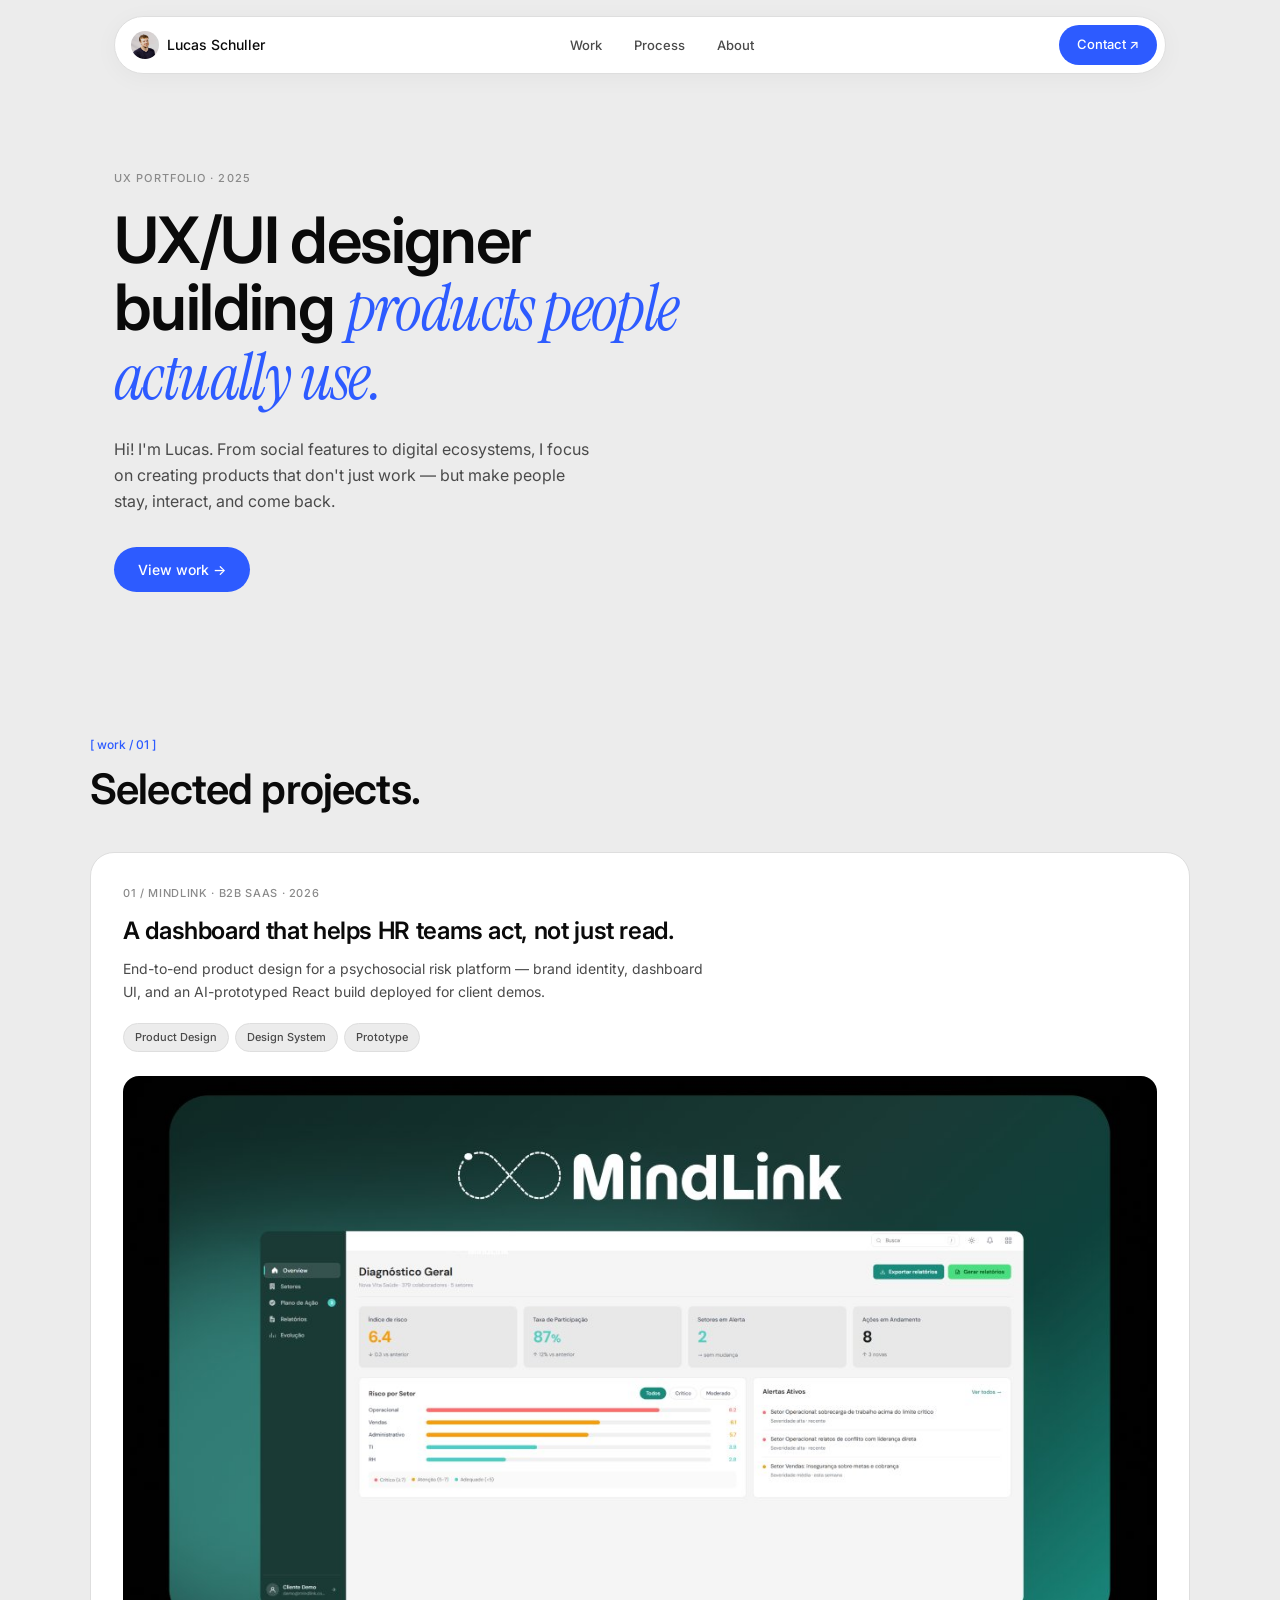
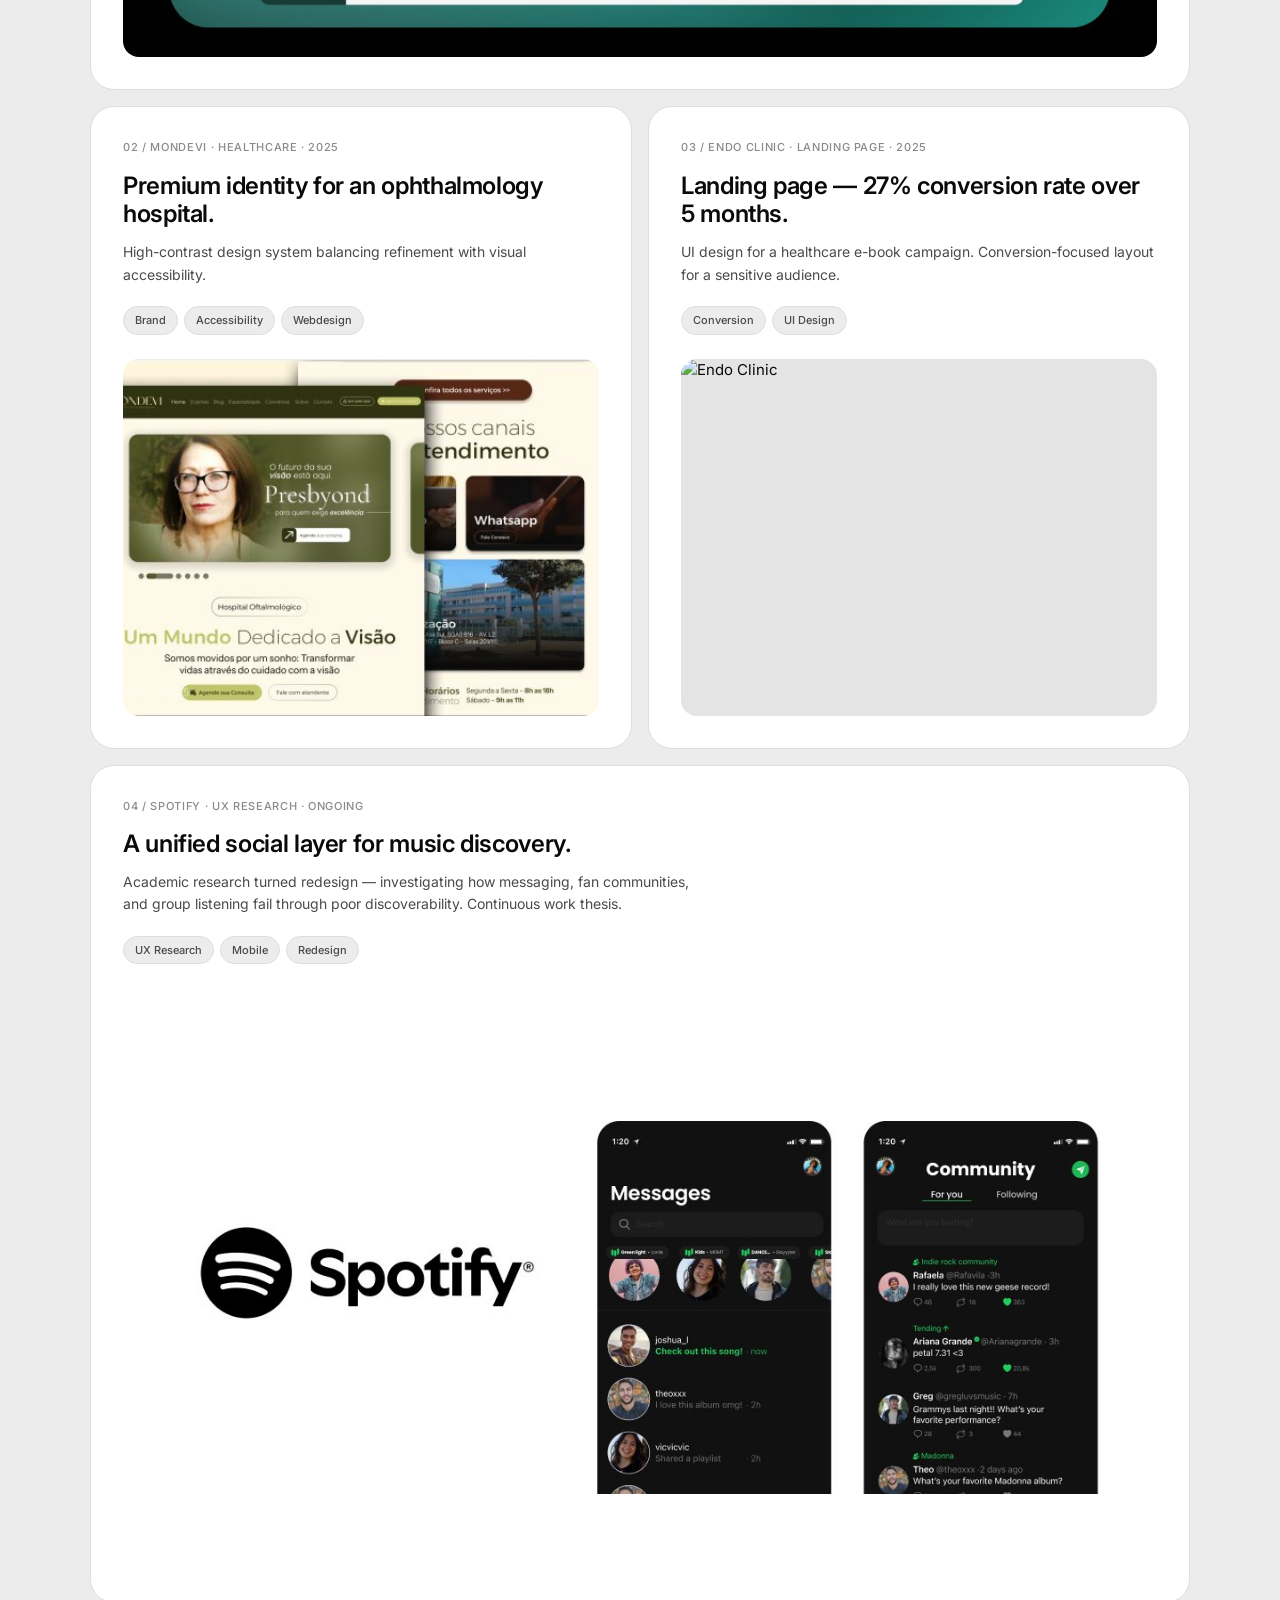
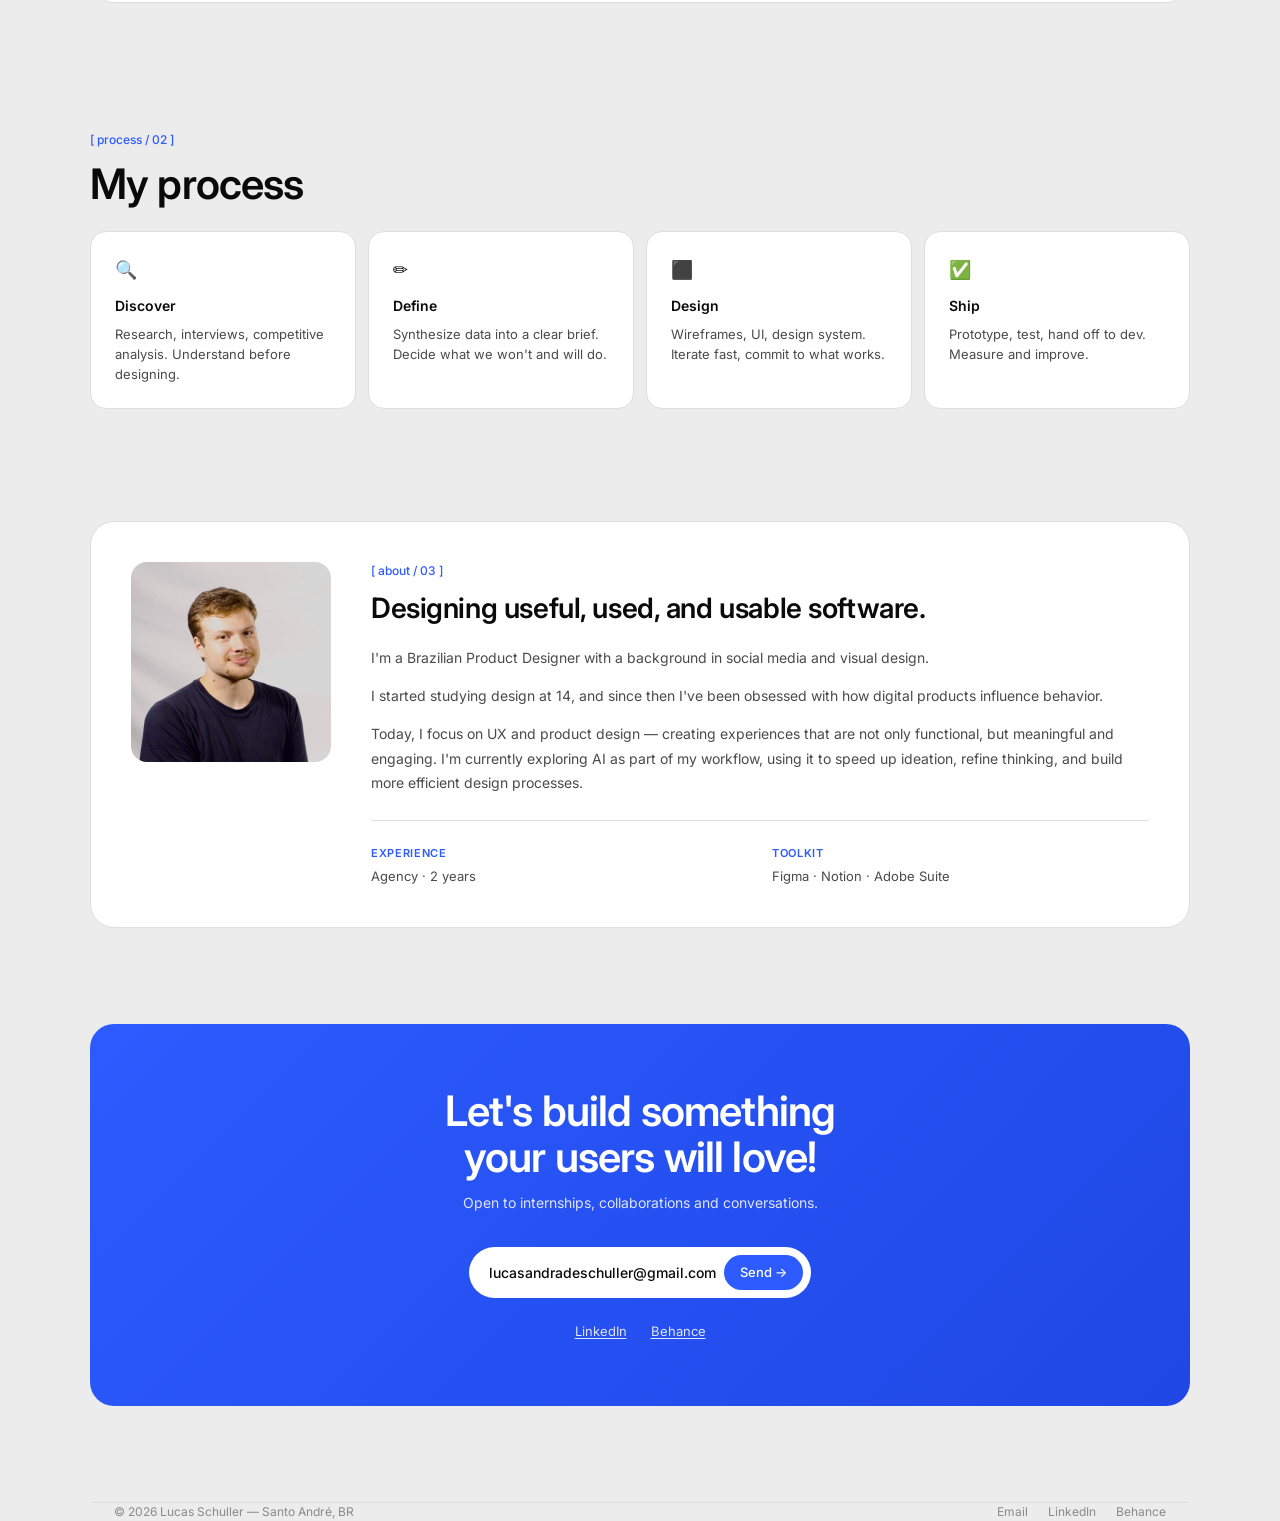
==== commit b51101d8: "Update index.html" ====
--- a/index.html
+++ b/index.html
@@ -58,7 +58,7 @@
         <h3 class="card-title">Landing page — 27% conversion rate over 5 months.</h3>
         <p class="card-desc">UI design for a healthcare e-book campaign. Conversion-focused layout for a sensitive audience.</p>
         <div class="tags"><span class="tag">Conversion</span><span class="tag">UI Design</span></div>
-        <div class="visual"><img src="assets/endo-lp-clean.png" alt="Endo Clinic"></div>
+        <div class="visual"><img src="assets/endo-video.mp4" alt="Endo Clinic"></div>
       </a>
     </div>
     <a href="case-spotify.html" class="card">
@@ -125,4 +125,4 @@
   document.getElementById('nav-bar').classList.toggle('scrolled', window.scrollY > 40);
 });
 </script>
-</body></html>+</body></html>
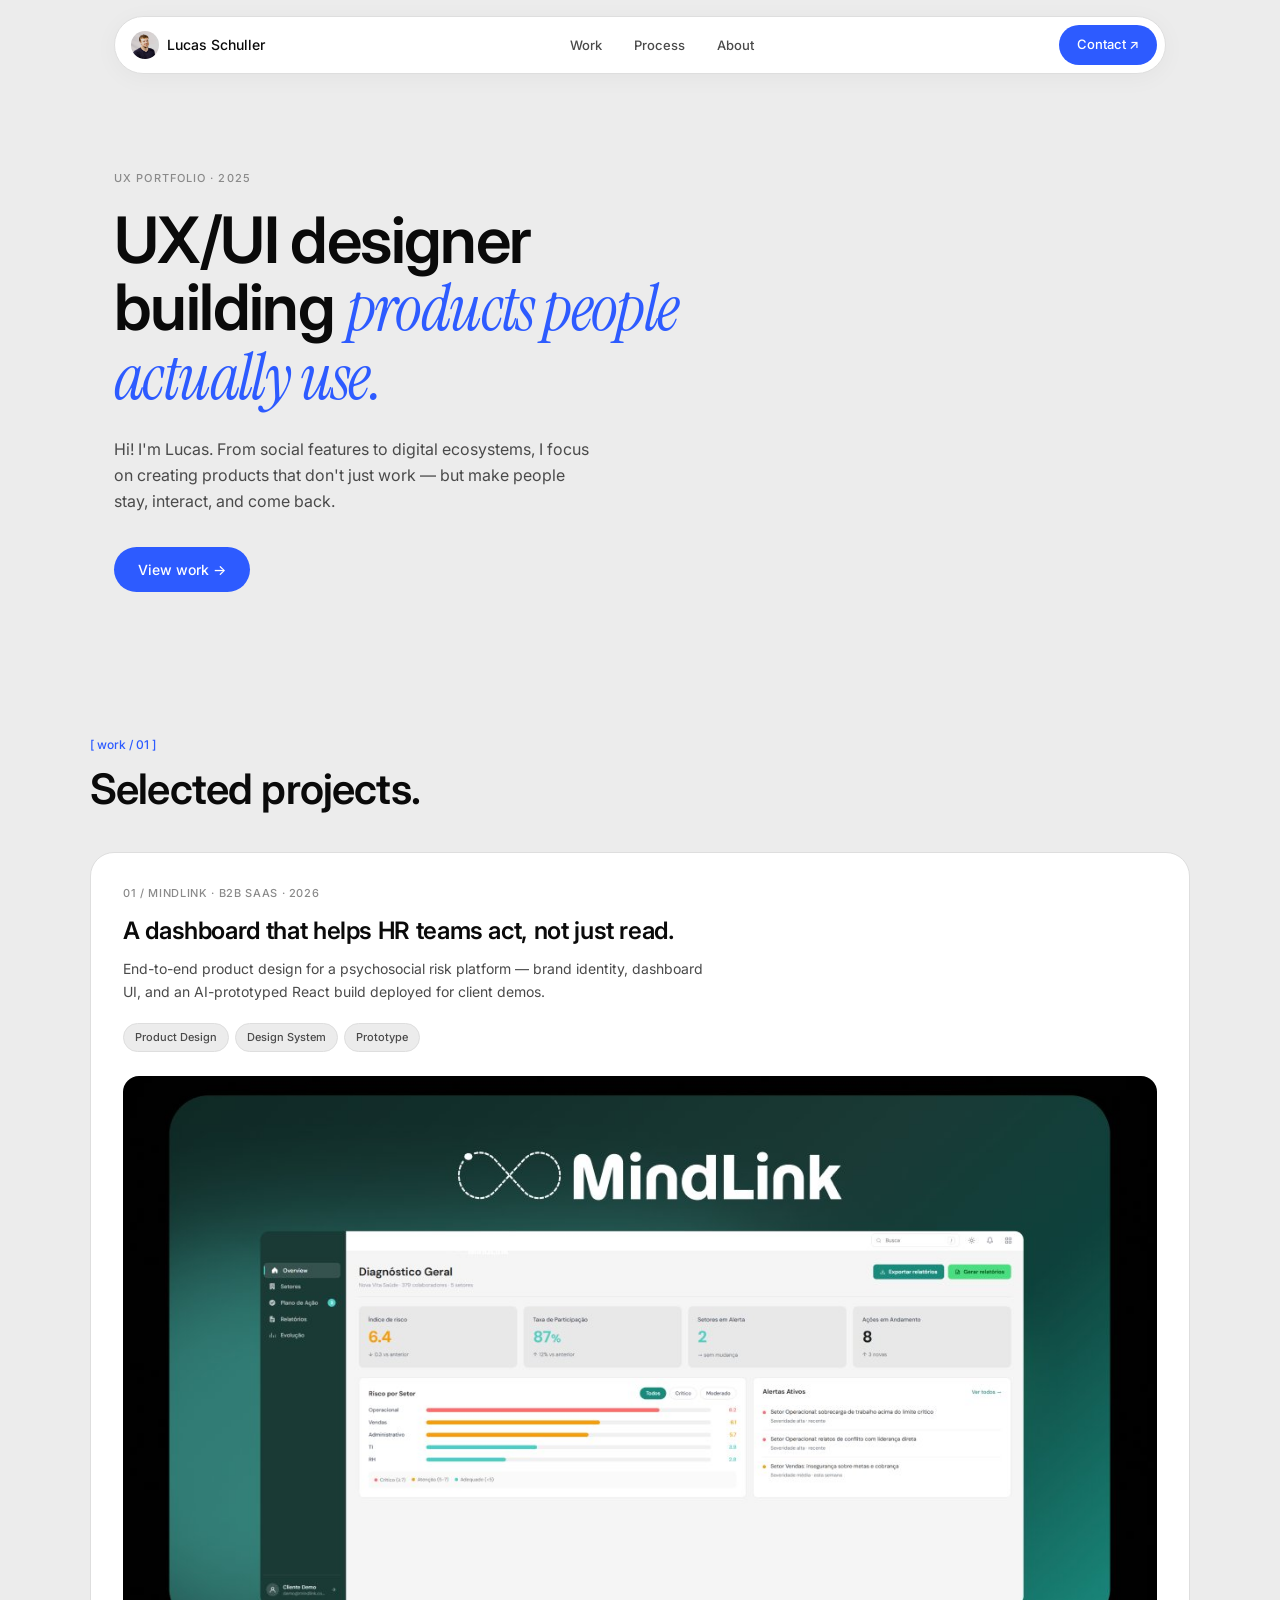
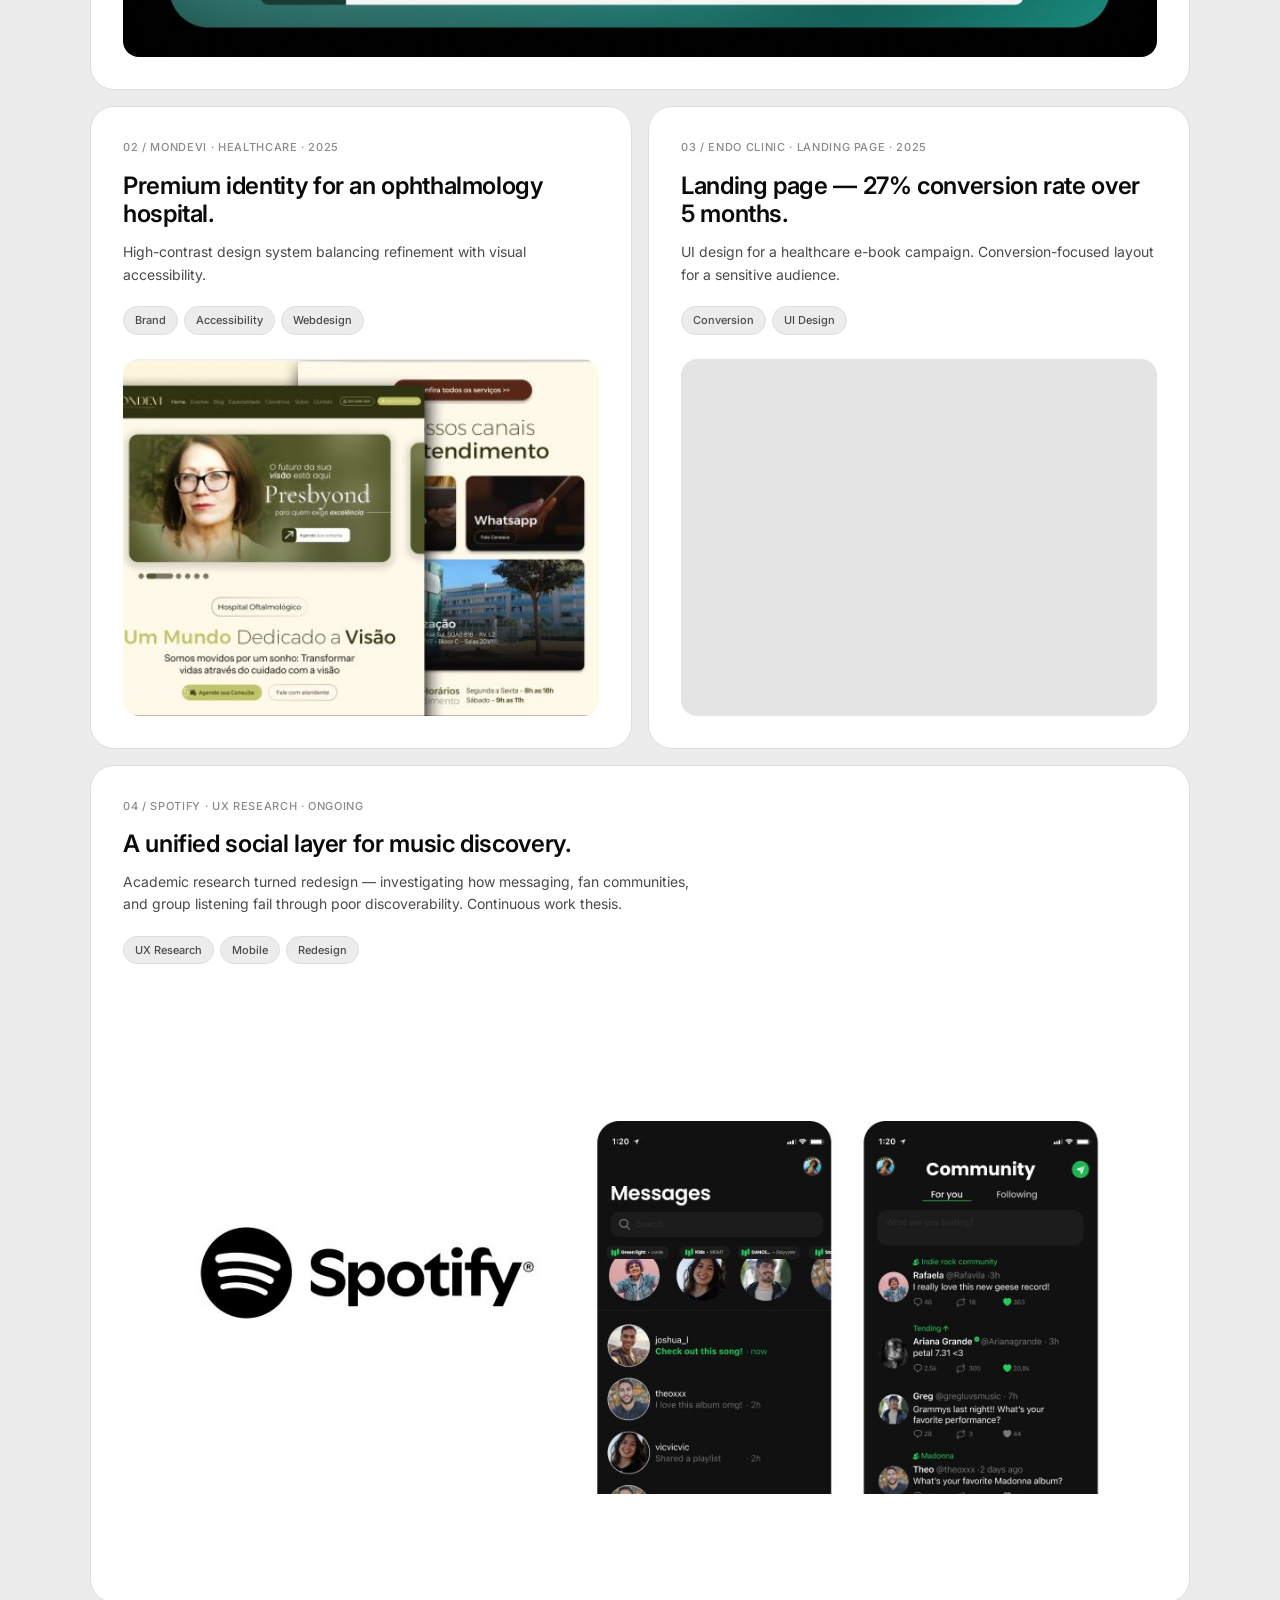
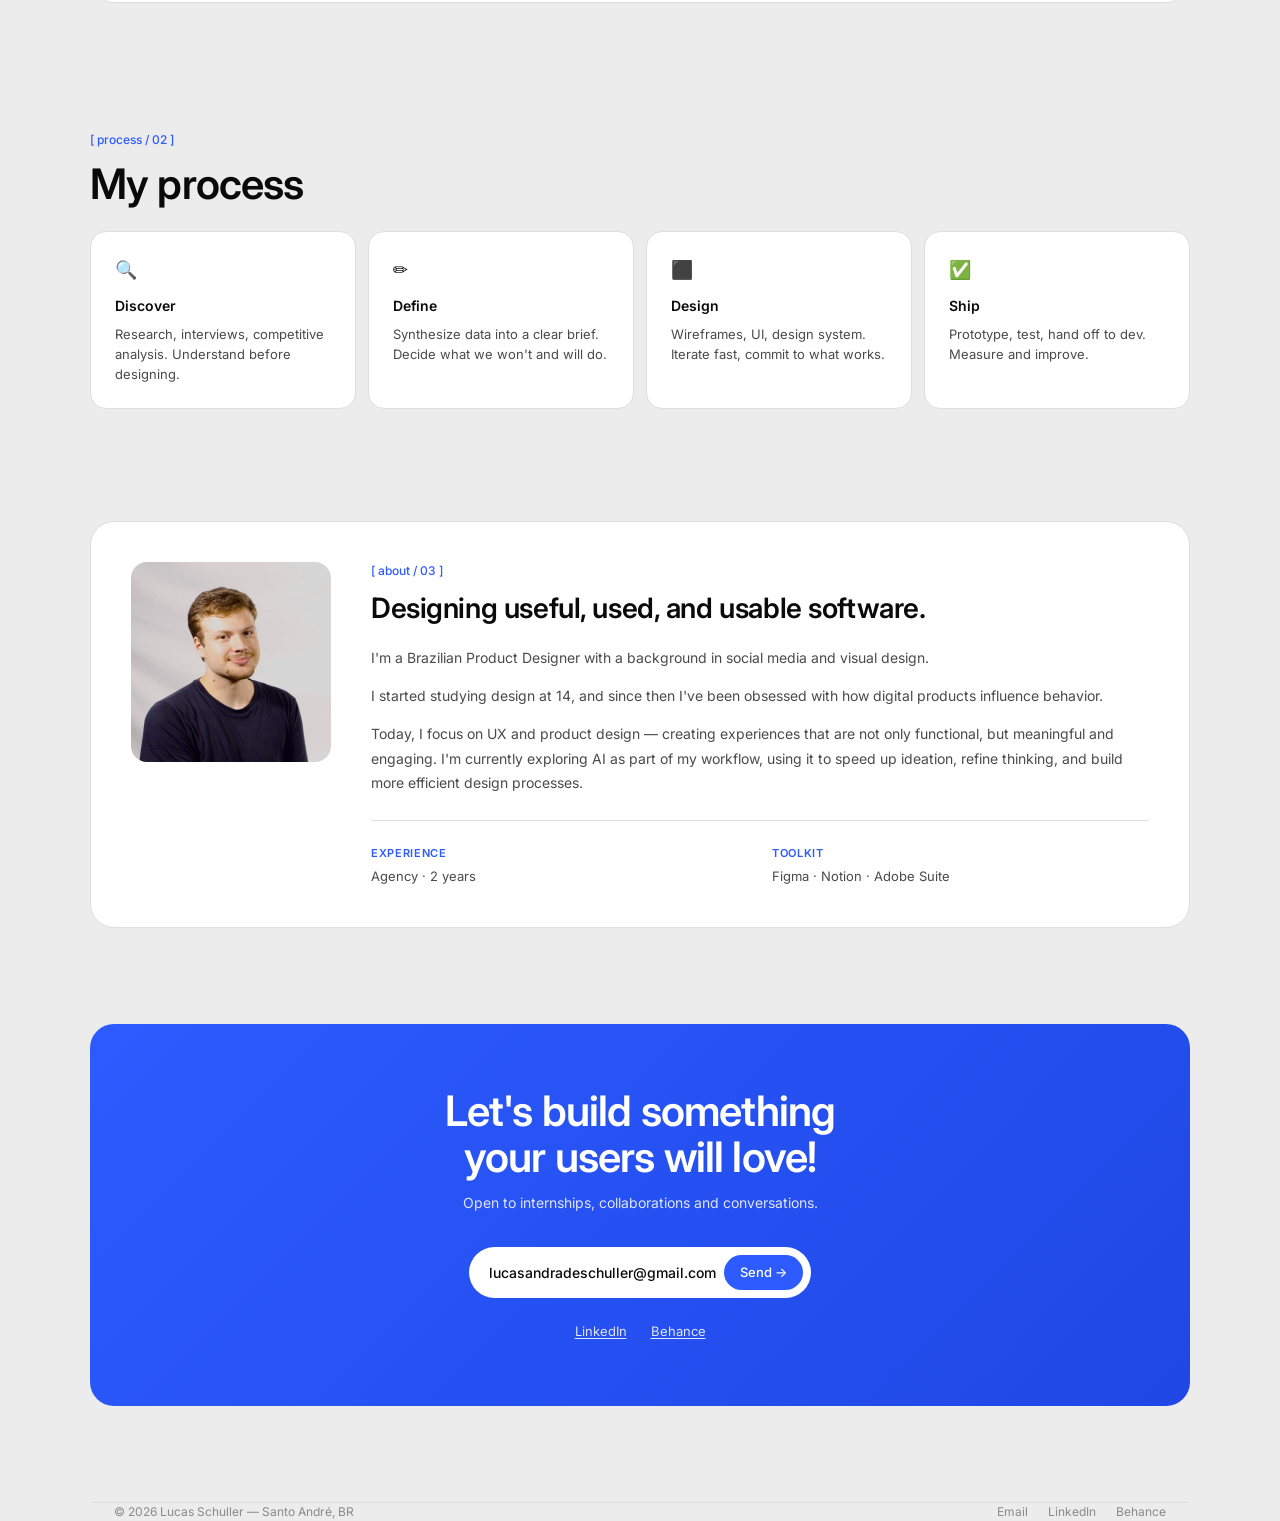
==== commit 89d3b240: "Update index.html" ====
--- a/index.html
+++ b/index.html
@@ -58,7 +58,8 @@
         <h3 class="card-title">Landing page — 27% conversion rate over 5 months.</h3>
         <p class="card-desc">UI design for a healthcare e-book campaign. Conversion-focused layout for a sensitive audience.</p>
         <div class="tags"><span class="tag">Conversion</span><span class="tag">UI Design</span></div>
-        <div class="visual"><img src="assets/endo-video.mp4" alt="Endo Clinic"></div>
+        <div class="visual"><video autoplay muted loop playsinline><source src="assets/endo-video.mp4" type="video/mp4"></video>
+</div>
       </a>
     </div>
     <a href="case-spotify.html" class="card">
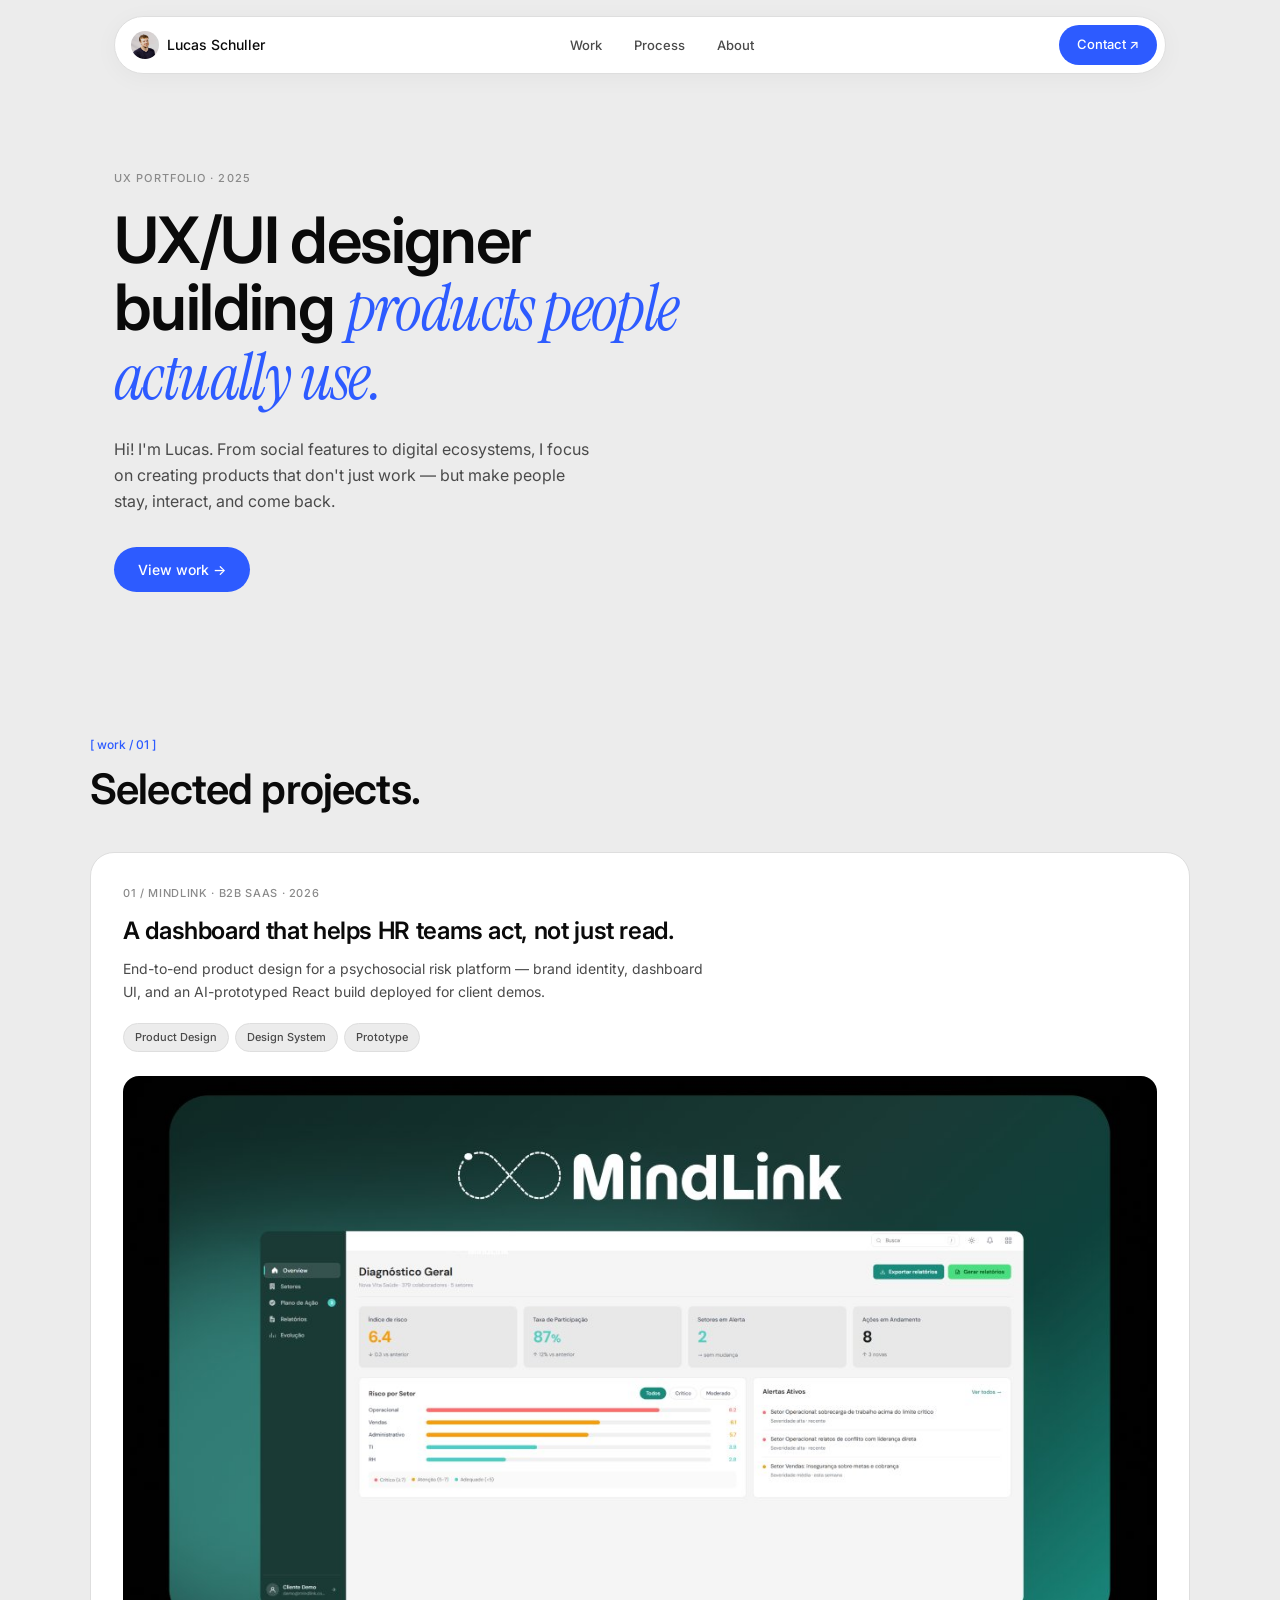
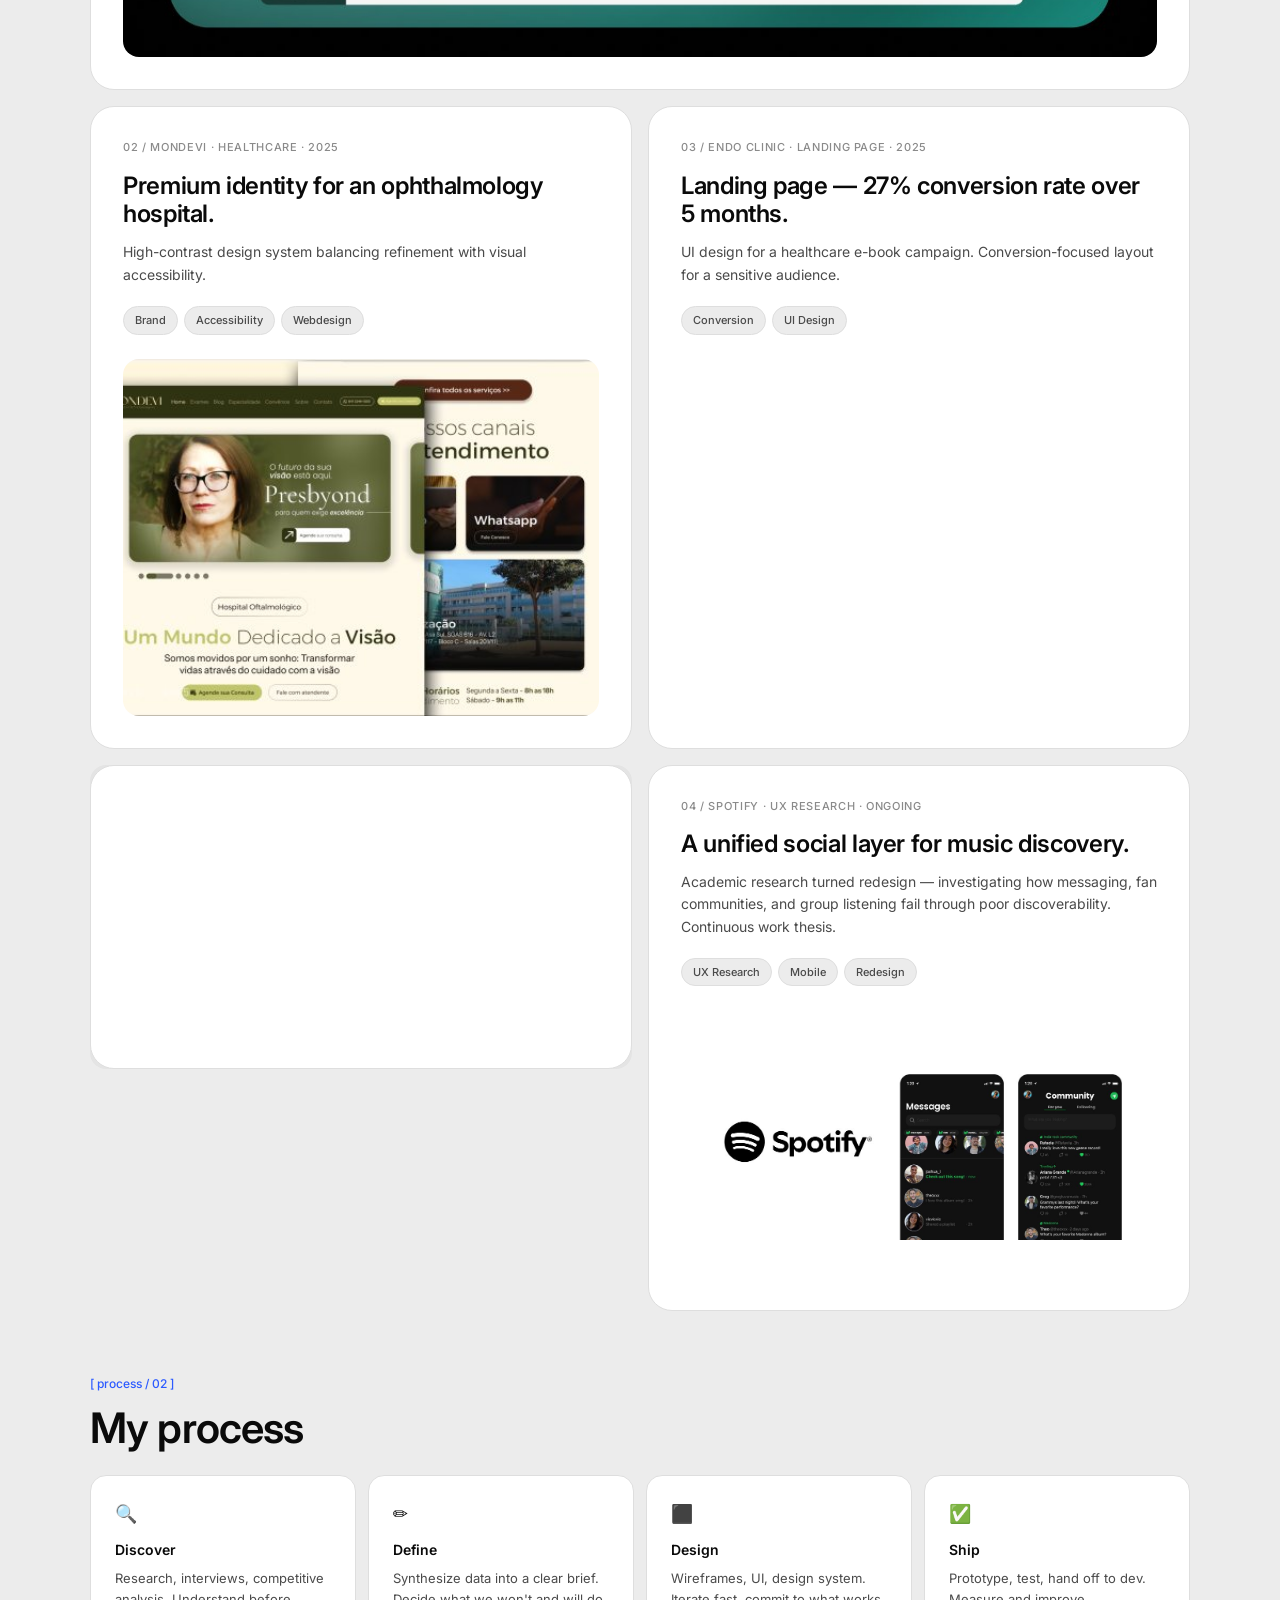
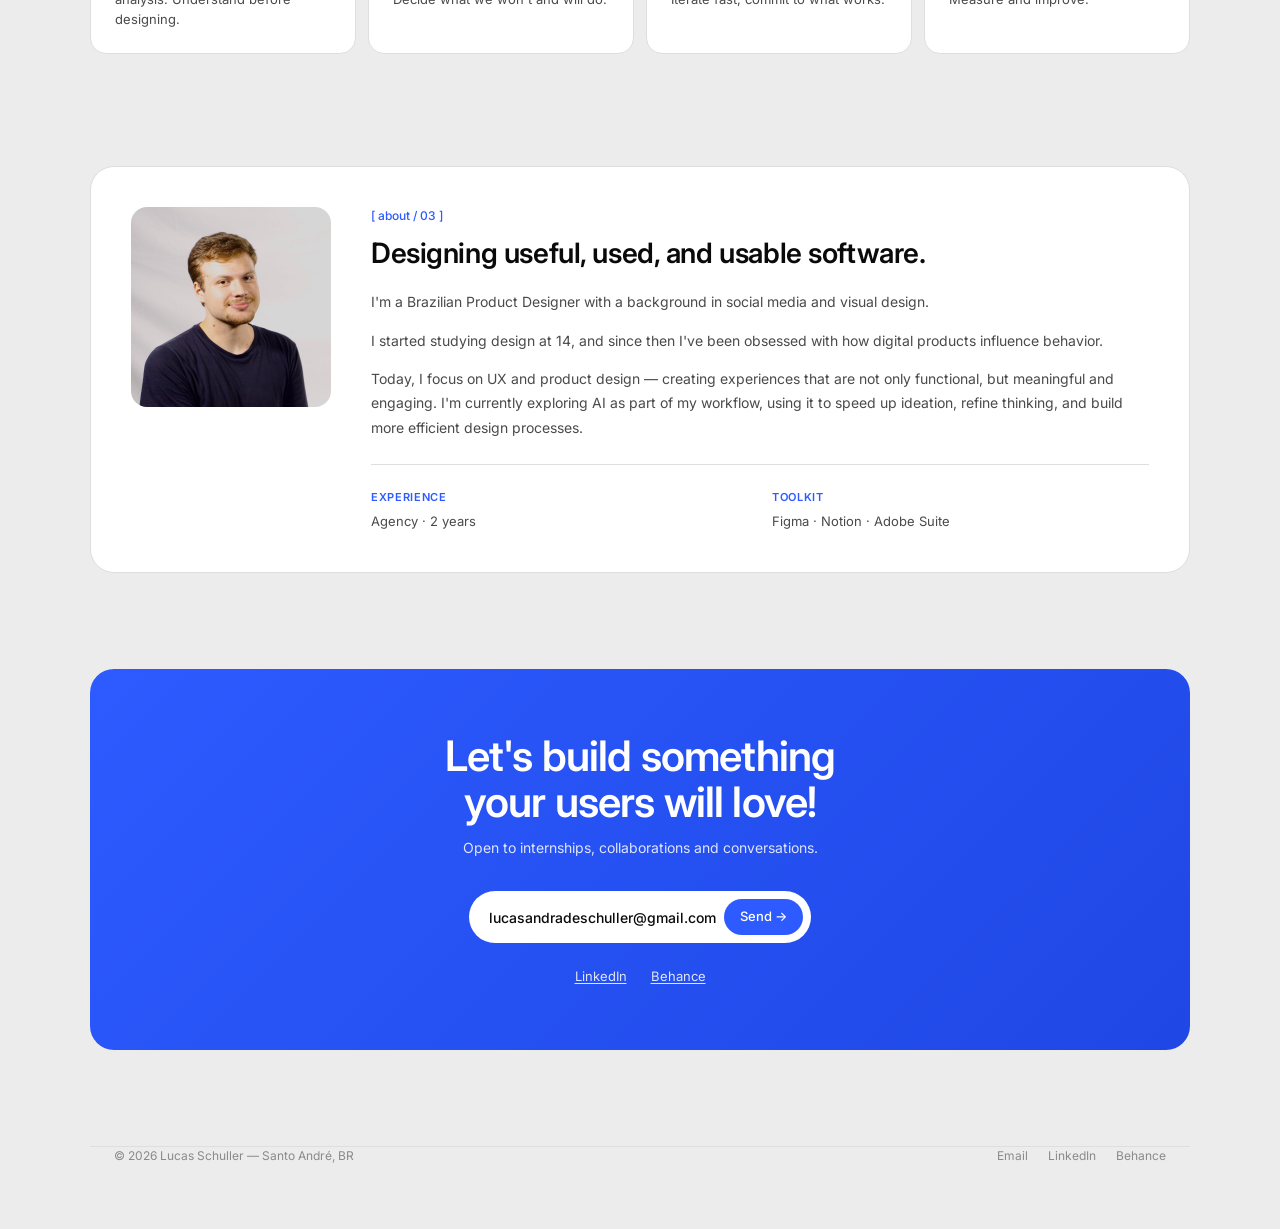
==== commit be2b1604: "Update index.html" ====
--- a/index.html
+++ b/index.html
@@ -59,7 +59,6 @@
         <p class="card-desc">UI design for a healthcare e-book campaign. Conversion-focused layout for a sensitive audience.</p>
         <div class="tags"><span class="tag">Conversion</span><span class="tag">UI Design</span></div>
         <div class="visual"><video autoplay muted loop playsinline><source src="assets/endo-video.mp4" type="video/mp4"></video>
-</div>
       </a>
     </div>
     <a href="case-spotify.html" class="card">
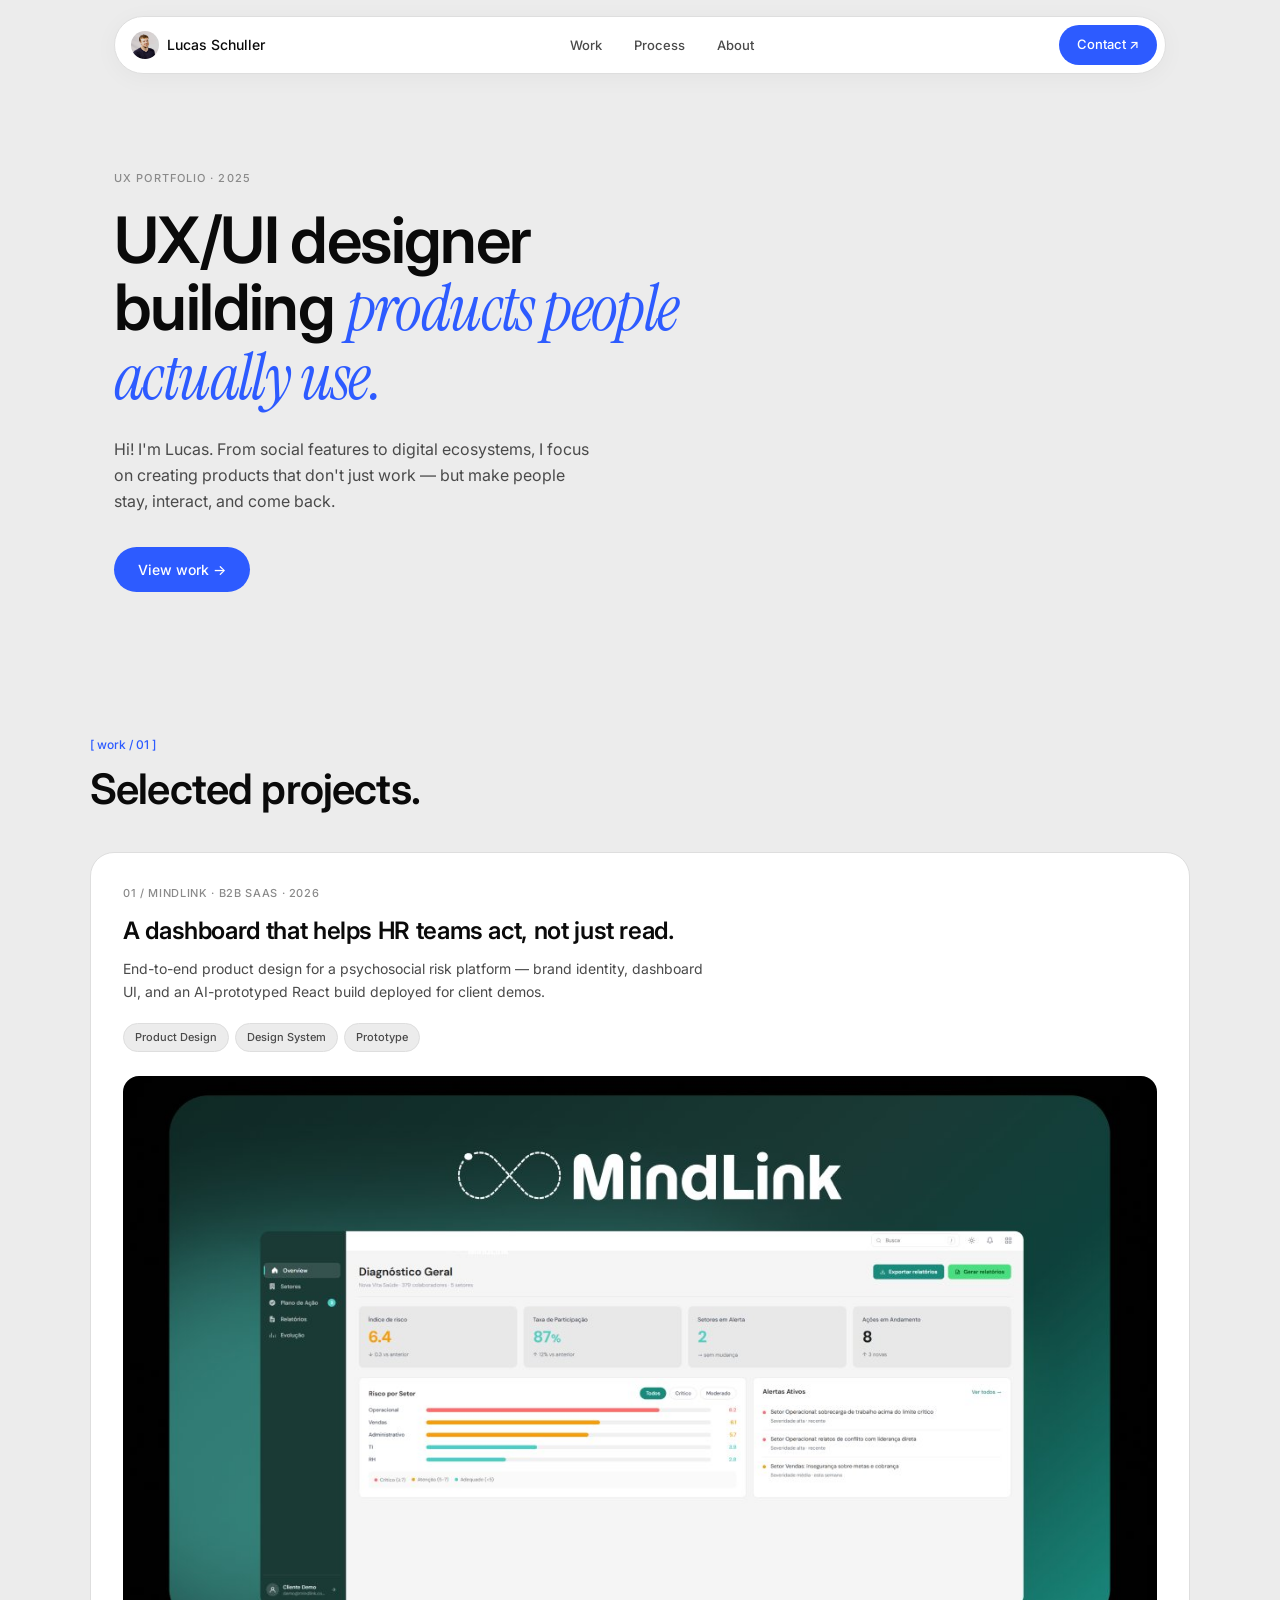
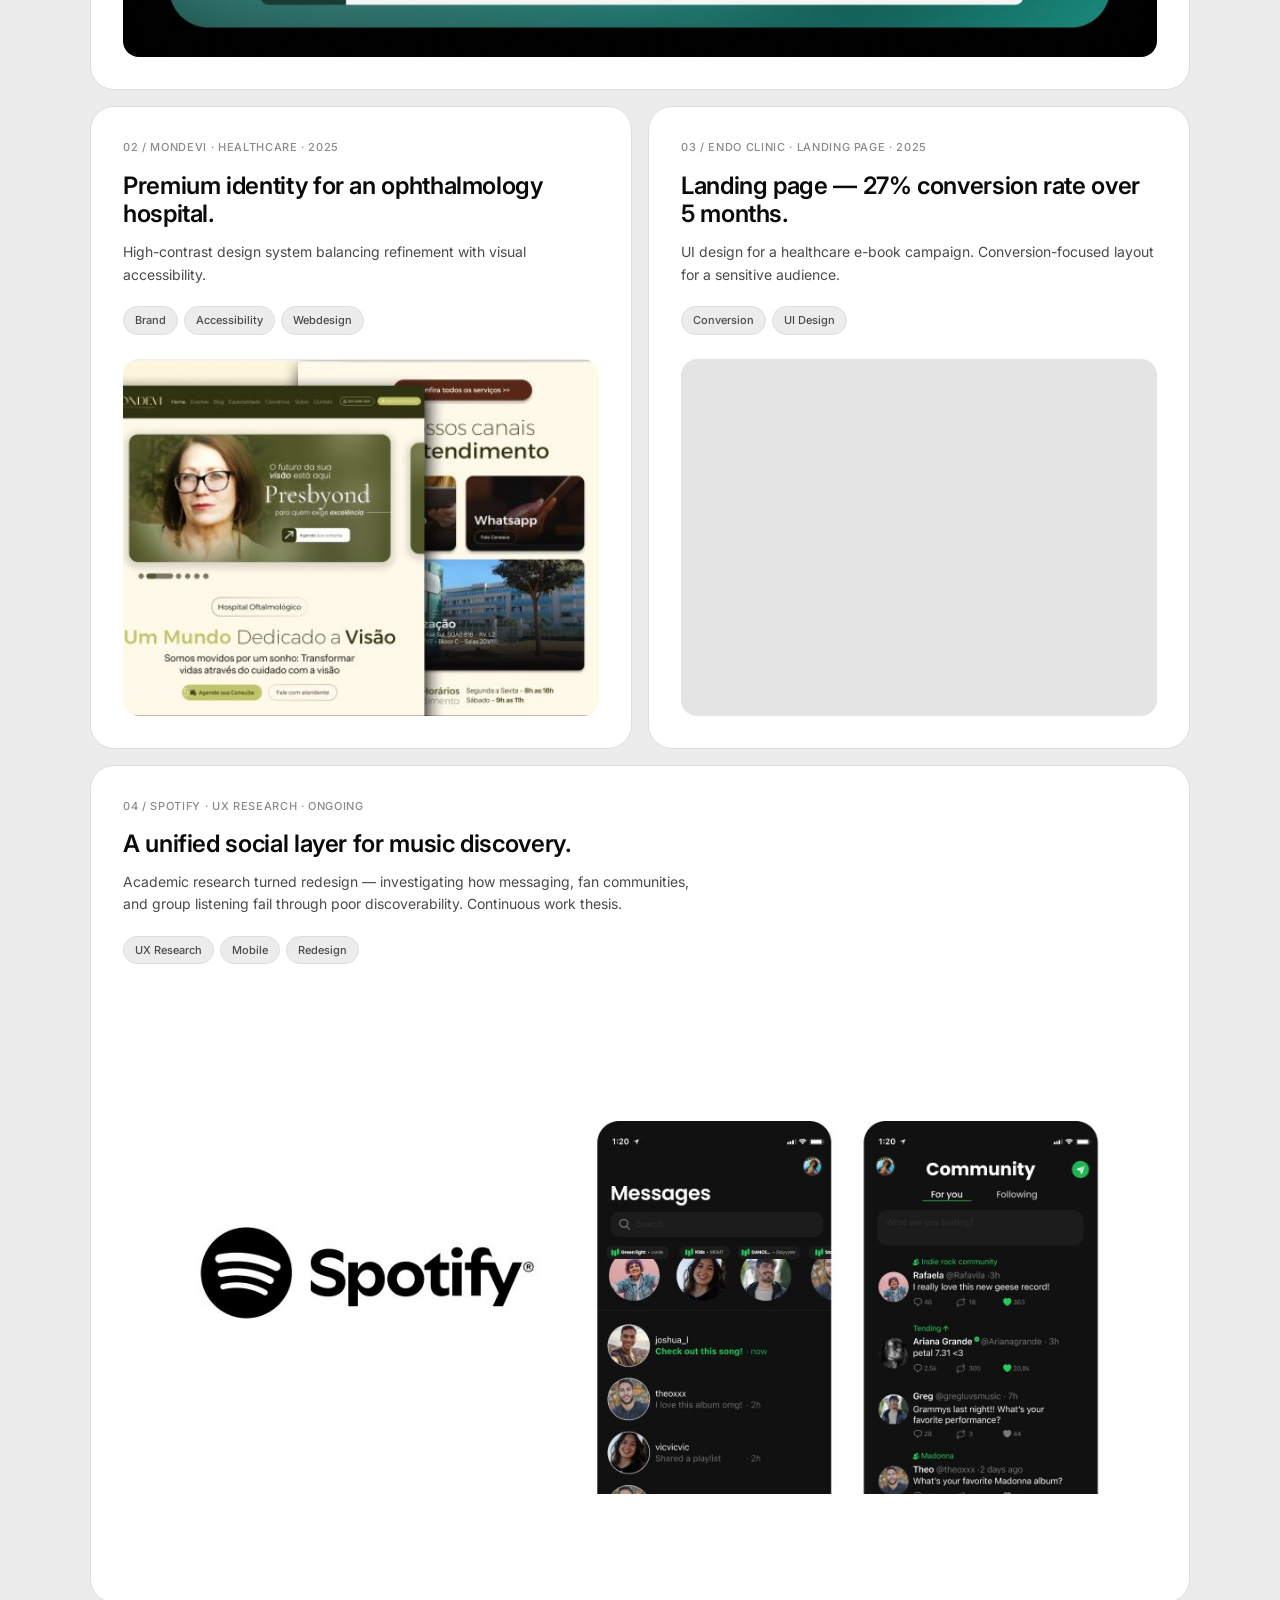
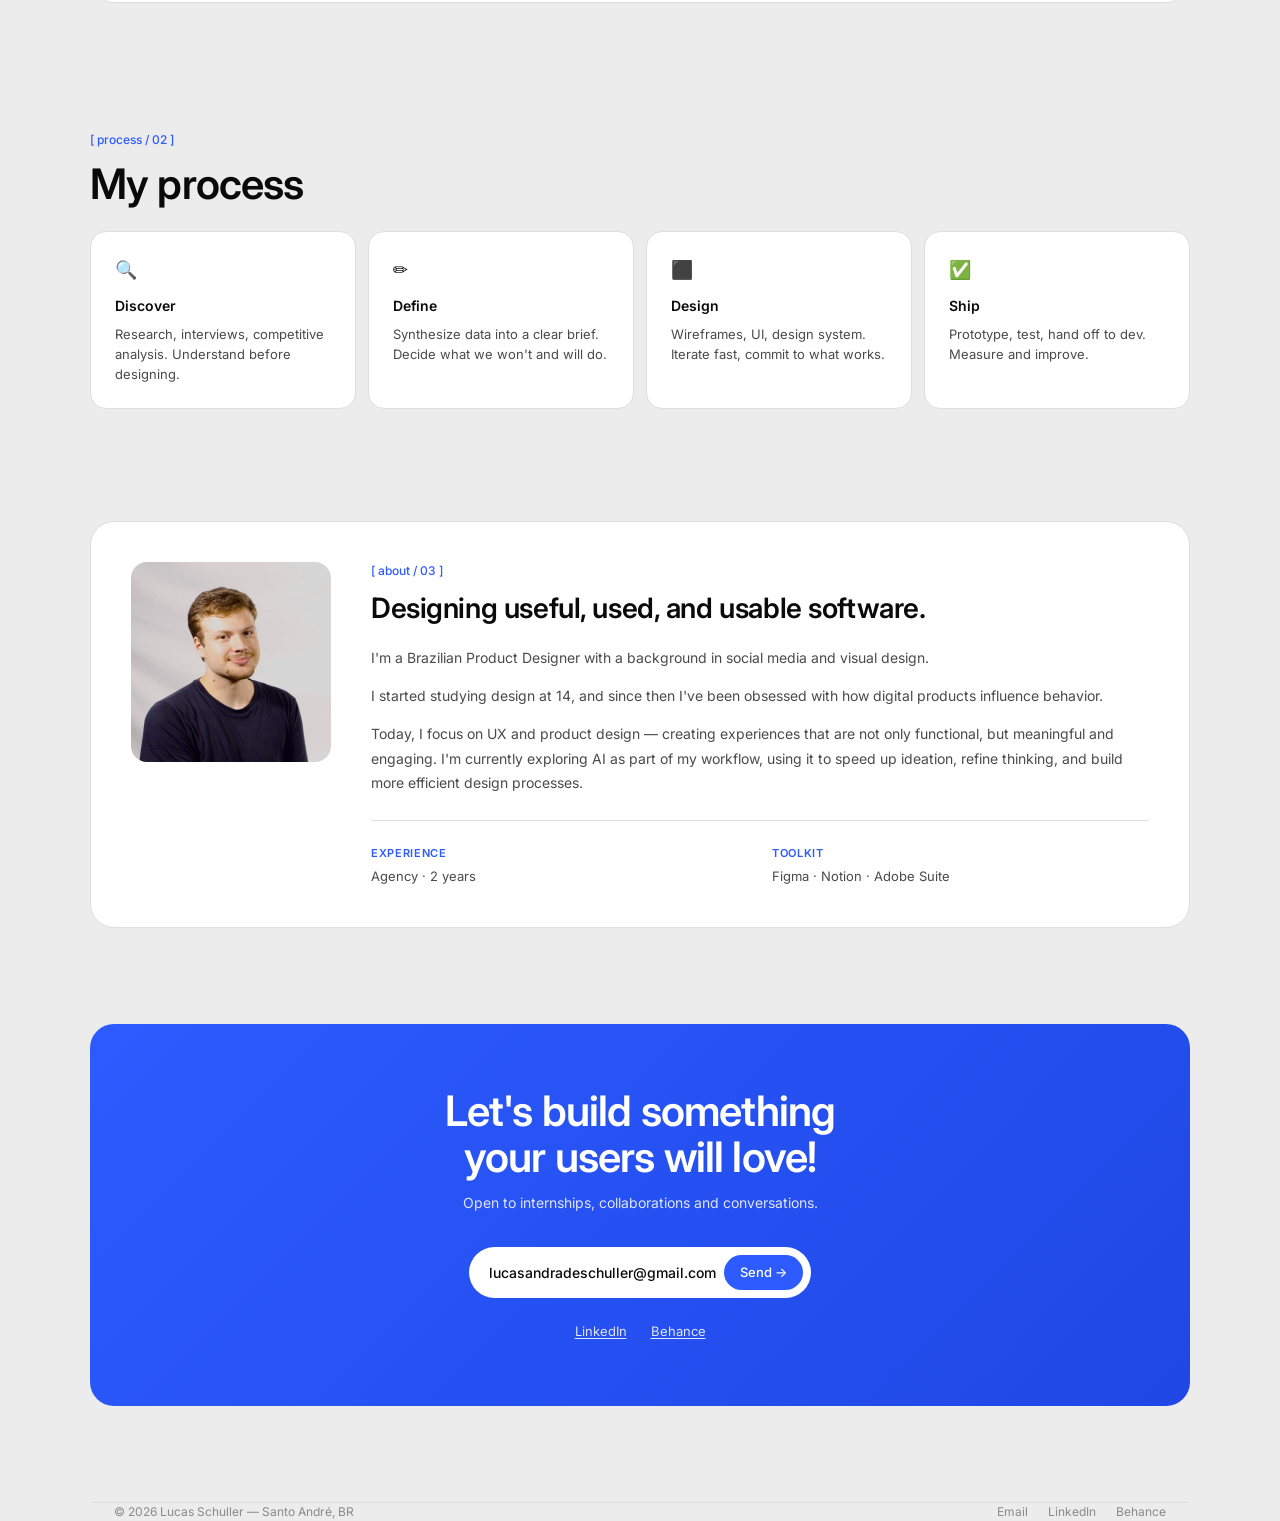
==== commit 157aa60f: "Update index.html" ====
--- a/index.html
+++ b/index.html
@@ -53,13 +53,21 @@
         <div class="tags"><span class="tag">Brand</span><span class="tag">Accessibility</span><span class="tag">Webdesign</span></div>
         <div class="visual"><img src="assets/mondevi-cover.png" alt="Mondevi"></div>
       </a>
-      <a href="case-endometriose.html" class="card compact">
-        <p class="card-meta">03 / Endo Clinic · Landing Page · 2025</p>
-        <h3 class="card-title">Landing page — 27% conversion rate over 5 months.</h3>
-        <p class="card-desc">UI design for a healthcare e-book campaign. Conversion-focused layout for a sensitive audience.</p>
-        <div class="tags"><span class="tag">Conversion</span><span class="tag">UI Design</span></div>
-        <div class="visual"><video autoplay muted loop playsinline><source src="assets/endo-video.mp4" type="video/mp4"></video>
-      </a>
+  <a href="case-endometriose.html" class="card compact">
+  <p class="card-meta">03 / Endo Clinic · Landing Page · 2025</p>
+  <h3 class="card-title">Landing page — 27% conversion rate over 5 months.</h3>
+  <p class="card-desc">UI design for a healthcare e-book campaign. Conversion-focused layout for a sensitive audience.</p>
+  <div class="tags">
+    <span class="tag">Conversion</span>
+    <span class="tag">UI Design</span>
+  </div>
+
+  <div class="visual">
+    <video autoplay muted loop playsinline>
+      <source src="assets/endo-video.mp4" type="video/mp4">
+    </video>
+  </div>
+</a>
     </div>
     <a href="case-spotify.html" class="card">
       <p class="card-meta">04 / Spotify · UX Research · Ongoing</p>
